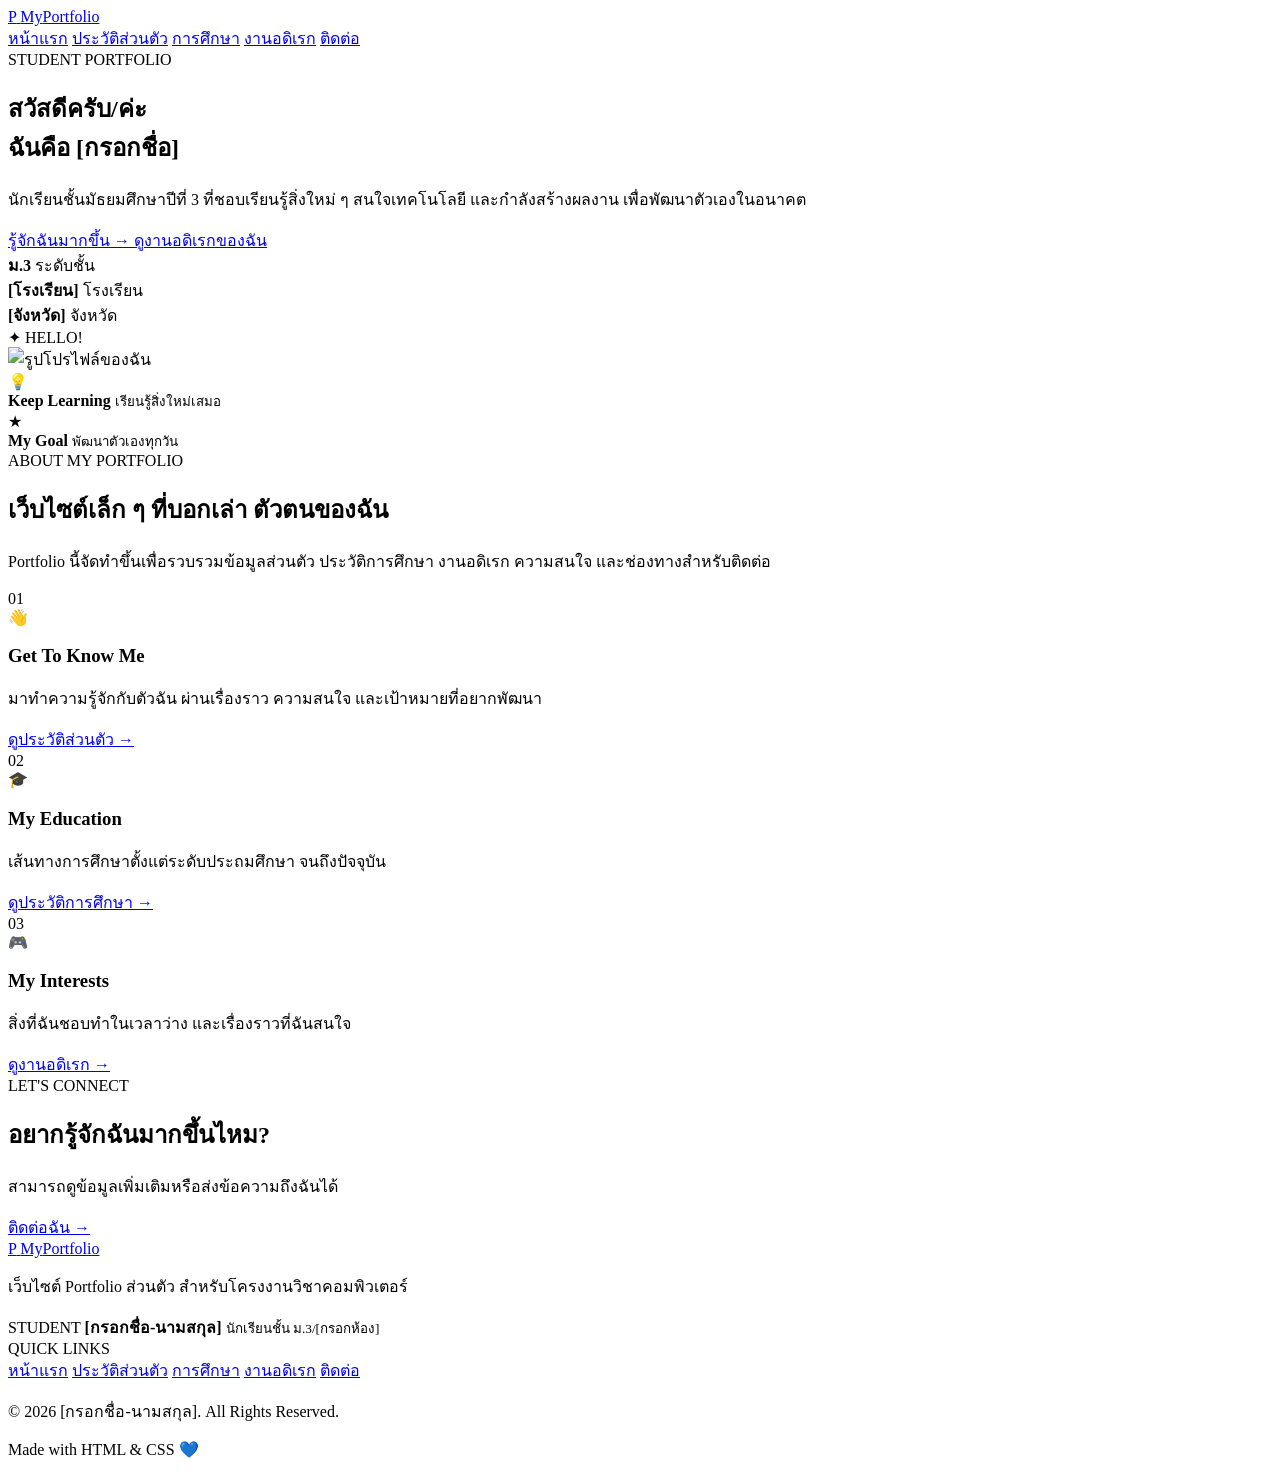
==== index.html @ a21ca3f0 "Create index.html" ====
<!DOCTYPE html>
<html lang="th">
<head>
    <meta charset="UTF-8">
    <meta name="viewport" content="width=device-width, initial-scale=1.0">
    <meta name="description" content="เว็บไซต์ Portfolio ส่วนตัวของนักเรียนชั้นมัธยมศึกษาปีที่ 3">
    <title>My Portfolio | หน้าแรก</title>

    <link rel="stylesheet" href="style.css">
</head>

<body>

    <!-- ================= NAVIGATION ================= -->
    <header class="site-header">
        <nav class="navbar container">

            <a href="index.html" class="logo">
                <span class="logo-mark">P</span>
                <span>My<span>Portfolio</span></span>
            </a>

            <div class="nav-links">
                <a href="index.html" class="active">หน้าแรก</a>
                <a href="profile.html">ประวัติส่วนตัว</a>
                <a href="education.html">การศึกษา</a>
                <a href="hobby.html">งานอดิเรก</a>
                <a href="contact.html">ติดต่อ</a>
            </div>

        </nav>
    </header>


    <main>

        <!-- ================= HERO ================= -->
        <section class="hero-section">
            <div class="hero-decoration hero-circle-one"></div>
            <div class="hero-decoration hero-circle-two"></div>
            <div class="hero-grid container">

                <div class="hero-content fade-up">

                    <div class="eyebrow">
                        <span class="eyebrow-dot"></span>
                        STUDENT PORTFOLIO
                    </div>

                    <h1>
                        สวัสดีครับ/ค่ะ<br>
                        ฉันคือ <span>[กรอกชื่อ]</span>
                    </h1>

                    <p class="hero-lead">
                        นักเรียนชั้นมัธยมศึกษาปีที่ 3
                        ที่ชอบเรียนรู้สิ่งใหม่ ๆ
                        สนใจเทคโนโลยี และกำลังสร้างผลงาน
                        เพื่อพัฒนาตัวเองในอนาคต
                    </p>

                    <div class="hero-actions">
                        <a href="profile.html" class="btn btn-primary">
                            รู้จักฉันมากขึ้น
                            <span>→</span>
                        </a>

                        <a href="hobby.html" class="btn btn-outline">
                            ดูงานอดิเรกของฉัน
                        </a>
                    </div>

                    <div class="hero-mini-info">
                        <div>
                            <strong>ม.3</strong>
                            <span>ระดับชั้น</span>
                        </div>

                        <div>
                            <strong>[โรงเรียน]</strong>
                            <span>โรงเรียน</span>
                        </div>

                        <div>
                            <strong>[จังหวัด]</strong>
                            <span>จังหวัด</span>
                        </div>
                    </div>

                </div>


                <div class="hero-visual fade-up delay-1">

                    <div class="profile-orbit orbit-one"></div>
                    <div class="profile-orbit orbit-two"></div>

                    <div class="profile-image-wrapper">

                        <div class="image-badge">
                            <span>✦</span>
                            HELLO!
                        </div>

                        <img
                            src="https://placehold.co/560x680/E3F2FD/0D47A1?text=YOUR+PHOTO"
                            alt="รูปโปรไฟล์ของฉัน"
                            class="hero-profile-image"
                        >

                    </div>

                    <div class="floating-card floating-card-top">
                        <span class="floating-icon">💡</span>
                        <div>
                            <strong>Keep Learning</strong>
                            <small>เรียนรู้สิ่งใหม่เสมอ</small>
                        </div>
                    </div>

                    <div class="floating-card floating-card-bottom">
                        <span class="floating-icon blue">★</span>
                        <div>
                            <strong>My Goal</strong>
                            <small>พัฒนาตัวเองทุกวัน</small>
                        </div>
                    </div>

                </div>

            </div>
        </section>


        <!-- ================= INTRO ================= -->
        <section class="section intro-section">
            <div class="container">

                <div class="section-heading centered">
                    <span class="section-label">ABOUT MY PORTFOLIO</span>

                    <h2>
                        เว็บไซต์เล็ก ๆ ที่บอกเล่า
                        <span>ตัวตนของฉัน</span>
                    </h2>

                    <p>
                        Portfolio นี้จัดทำขึ้นเพื่อรวบรวมข้อมูลส่วนตัว
                        ประวัติการศึกษา งานอดิเรก ความสนใจ
                        และช่องทางสำหรับติดต่อ
                    </p>
                </div>


                <div class="highlight-grid">

                    <article class="highlight-card highlight-main">
                        <div class="card-number">01</div>

                        <div class="highlight-icon">👋</div>

                        <h3>Get To Know Me</h3>

                        <p>
                            มาทำความรู้จักกับตัวฉัน
                            ผ่านเรื่องราว ความสนใจ
                            และเป้าหมายที่อยากพัฒนา
                        </p>

                        <a href="profile.html" class="text-link">
                            ดูประวัติส่วนตัว →
                        </a>
                    </article>


                    <article class="highlight-card">
                        <div class="card-number">02</div>

                        <div class="highlight-icon">🎓</div>

                        <h3>My Education</h3>

                        <p>
                            เส้นทางการศึกษาตั้งแต่ระดับประถมศึกษา
                            จนถึงปัจจุบัน
                        </p>

                        <a href="education.html" class="text-link">
                            ดูประวัติการศึกษา →
                        </a>
                    </article>


                    <article class="highlight-card">
                        <div class="card-number">03</div>

                        <div class="highlight-icon">🎮</div>

                        <h3>My Interests</h3>

                        <p>
                            สิ่งที่ฉันชอบทำในเวลาว่าง
                            และเรื่องราวที่ฉันสนใจ
                        </p>

                        <a href="hobby.html" class="text-link">
                            ดูงานอดิเรก →
                        </a>
                    </article>

                </div>

            </div>
        </section>


        <!-- ================= CTA ================= -->
        <section class="cta-section">
            <div class="container cta-inner">

                <div>
                    <span class="section-label light-label">LET'S CONNECT</span>

                    <h2>
                        อยากรู้จักฉันมากขึ้นไหม?
                    </h2>

                    <p>
                        สามารถดูข้อมูลเพิ่มเติมหรือส่งข้อความถึงฉันได้
                    </p>
                </div>

                <a href="contact.html" class="btn btn-white">
                    ติดต่อฉัน
                    <span>→</span>
                </a>

            </div>
        </section>

    </main>


    <!-- ================= FOOTER ================= -->
    <footer class="site-footer">

        <div class="container footer-grid">

            <div class="footer-brand">
                <a href="index.html" class="logo footer-logo">
                    <span class="logo-mark">P</span>
                    <span>My<span>Portfolio</span></span>
                </a>

                <p>
                    เว็บไซต์ Portfolio ส่วนตัว
                    สำหรับโครงงานวิชาคอมพิวเตอร์
                </p>
            </div>


            <div class="footer-info">
                <span>STUDENT</span>
                <strong>[กรอกชื่อ-นามสกุล]</strong>
                <small>นักเรียนชั้น ม.3/[กรอกห้อง]</small>
            </div>


            <div class="footer-links">
                <span>QUICK LINKS</span>

                <div>
                    <a href="index.html">หน้าแรก</a>
                    <a href="profile.html">ประวัติส่วนตัว</a>
                    <a href="education.html">การศึกษา</a>
                    <a href="hobby.html">งานอดิเรก</a>
                    <a href="contact.html">ติดต่อ</a>
                </div>
            </div>

        </div>

        <div class="container footer-bottom">
            <p>© 2026 [กรอกชื่อ-นามสกุล]. All Rights Reserved.</p>
            <p>Made with HTML & CSS 💙</p>
        </div>

    </footer>

</body>
</html>
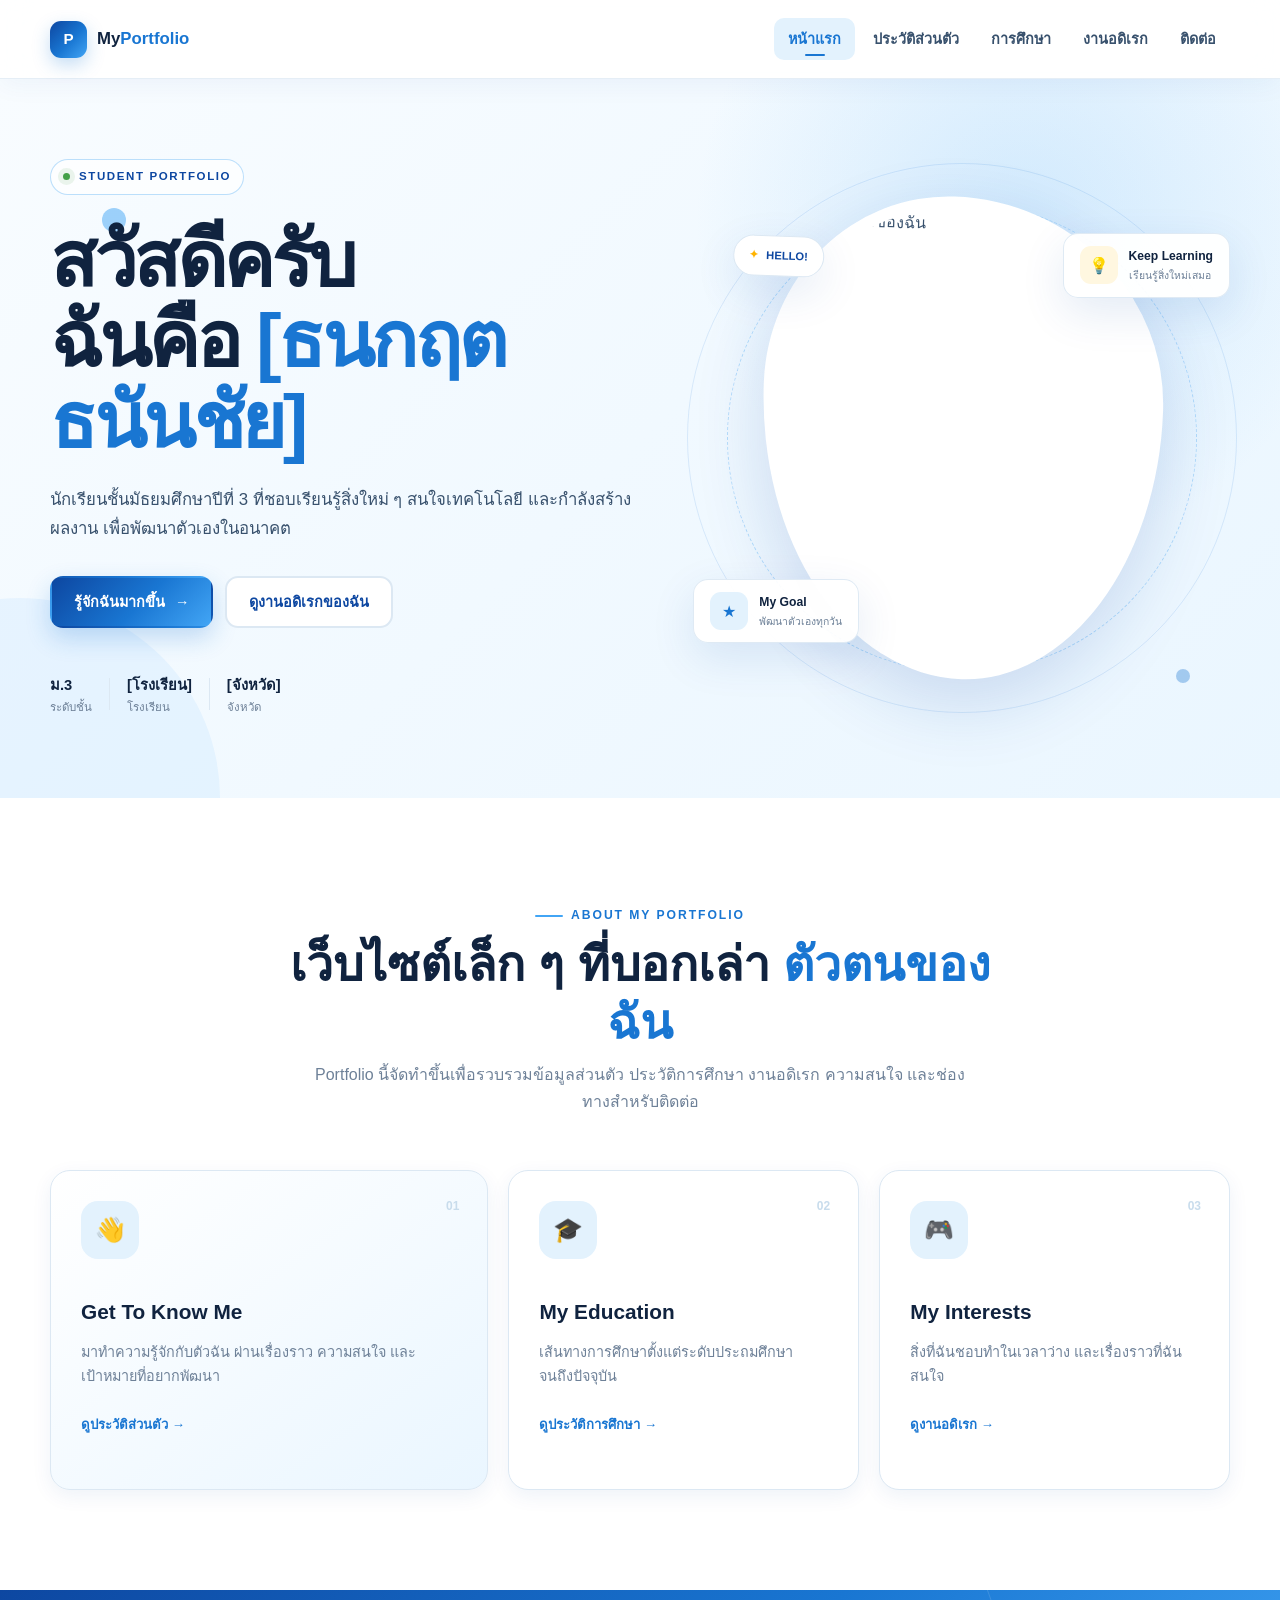
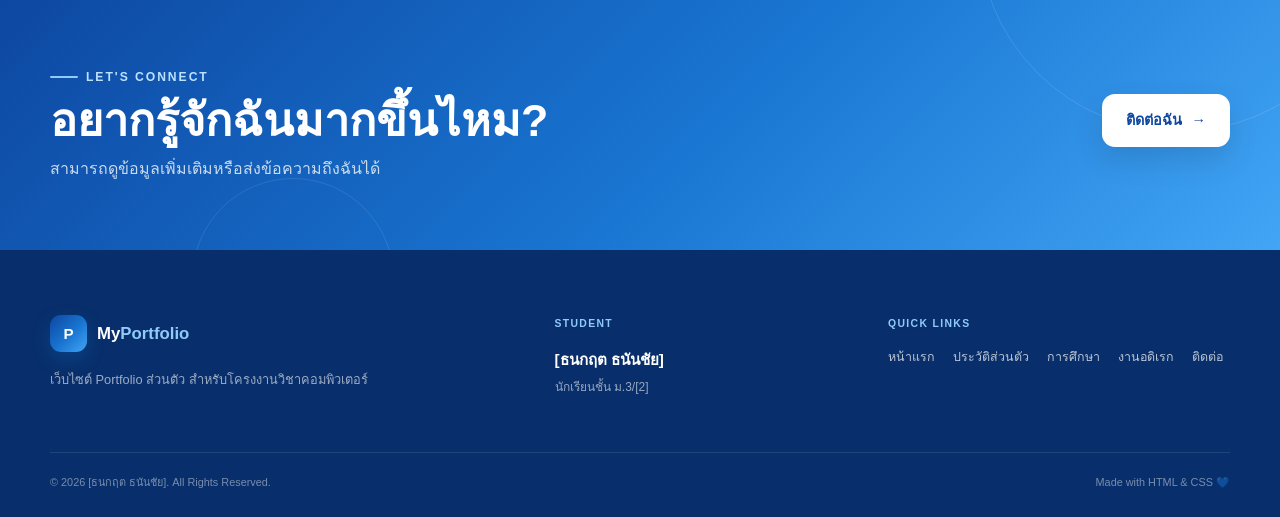
==== commit 8604038a: "Update index.html" ====
--- a/index.html
+++ b/index.html
@@ -48,8 +48,8 @@
                     </div>
 
                     <h1>
-                        สวัสดีครับ/ค่ะ<br>
-                        ฉันคือ <span>[กรอกชื่อ]</span>
+                        สวัสดีครับ<br>
+                        ฉันคือ <span>[ธนกฤต ธนันชัย]</span>
                     </h1>
 
                     <p class="hero-lead">
@@ -261,8 +261,8 @@
 
             <div class="footer-info">
                 <span>STUDENT</span>
-                <strong>[กรอกชื่อ-นามสกุล]</strong>
-                <small>นักเรียนชั้น ม.3/[กรอกห้อง]</small>
+                <strong>[ธนกฤต ธนันชัย]</strong>
+                <small>นักเรียนชั้น ม.3/[2]</small>
             </div>
 
 
@@ -281,7 +281,7 @@
         </div>
 
         <div class="container footer-bottom">
-            <p>© 2026 [กรอกชื่อ-นามสกุล]. All Rights Reserved.</p>
+            <p>© 2026 [ธนกฤต ธนันชัย]. All Rights Reserved.</p>
             <p>Made with HTML & CSS 💙</p>
         </div>
 
--- a/style.css
+++ b/style.css
@@ -0,0 +1,3005 @@
+/* =========================================================
+   MODERN STUDENT PORTFOLIO
+   HTML5 + CSS3
+   ========================================================= */
+
+
+/* =========================================================
+   1. VARIABLES
+   ========================================================= */
+
+:root {
+    --blue-dark: #0D47A1;
+    --blue: #1976D2;
+    --blue-light: #42A5F5;
+    --blue-soft: #90CAF9;
+    --blue-pale: #E3F2FD;
+
+    --white: #FFFFFF;
+    --background: #F7FAFD;
+    --surface: #FFFFFF;
+
+    --text-dark: #10233F;
+    --text: #38516D;
+    --text-light: #6E8198;
+
+    --border: #DCE8F3;
+
+    --shadow-sm:
+        0 6px 20px rgba(13, 71, 161, 0.07);
+
+    --shadow:
+        0 15px 45px rgba(13, 71, 161, 0.11);
+
+    --shadow-lg:
+        0 25px 70px rgba(13, 71, 161, 0.16);
+
+    --gradient:
+        linear-gradient(
+            135deg,
+            #0D47A1 0%,
+            #1976D2 55%,
+            #42A5F5 100%
+        );
+
+    --gradient-soft:
+        linear-gradient(
+            135deg,
+            #E3F2FD 0%,
+            #FFFFFF 100%
+        );
+
+    --radius-sm: 12px;
+    --radius: 20px;
+    --radius-lg: 30px;
+
+    --container: 1180px;
+}
+
+
+/* =========================================================
+   2. RESET
+   ========================================================= */
+
+* {
+    margin: 0;
+    padding: 0;
+    box-sizing: border-box;
+}
+
+html {
+    scroll-behavior: smooth;
+}
+
+body {
+    font-family:
+        "Segoe UI",
+        "Noto Sans Thai",
+        Tahoma,
+        Arial,
+        sans-serif;
+
+    color: var(--text);
+    background: var(--background);
+
+    line-height: 1.7;
+
+    overflow-x: hidden;
+}
+
+img {
+    max-width: 100%;
+    display: block;
+}
+
+a {
+    color: inherit;
+    text-decoration: none;
+}
+
+button,
+a {
+    -webkit-tap-highlight-color: transparent;
+}
+
+
+/* =========================================================
+   3. GENERAL
+   ========================================================= */
+
+.container {
+    width: min(
+        calc(100% - 40px),
+        var(--container)
+    );
+
+    margin-inline: auto;
+}
+
+.section {
+    padding: 100px 0;
+}
+
+.soft-section {
+    background: #EFF7FD;
+}
+
+.section-heading {
+    margin-bottom: 55px;
+    max-width: 720px;
+}
+
+.section-heading.centered {
+    margin-inline: auto;
+    text-align: center;
+}
+
+.section-heading h2,
+.section-heading p {
+    margin-top: 10px;
+}
+
+.section-heading h2 {
+    color: var(--text-dark);
+    font-size: clamp(2rem, 4vw, 3rem);
+    line-height: 1.2;
+}
+
+.section-heading h2 span {
+    color: var(--blue);
+}
+
+.section-heading p {
+    color: var(--text-light);
+    max-width: 650px;
+}
+
+.centered p {
+    margin-inline: auto;
+}
+
+.section-label {
+    display: inline-flex;
+    align-items: center;
+    gap: 8px;
+
+    color: var(--blue);
+    font-size: 0.76rem;
+    font-weight: 800;
+
+    letter-spacing: 0.16em;
+    text-transform: uppercase;
+}
+
+.section-label::before {
+    content: "";
+    width: 28px;
+    height: 2px;
+    background: var(--blue-light);
+    border-radius: 10px;
+}
+
+.light-label {
+    color: #BDE2FF;
+}
+
+.light-label::before {
+    background: #90CAF9;
+}
+
+
+/* =========================================================
+   4. NAVIGATION
+   ========================================================= */
+
+.site-header {
+    position: sticky;
+    top: 0;
+    z-index: 1000;
+
+    background: rgba(255, 255, 255, 0.9);
+
+    backdrop-filter: blur(16px);
+    -webkit-backdrop-filter: blur(16px);
+
+    border-bottom: 1px solid rgba(220, 232, 243, 0.75);
+
+    box-shadow:
+        0 5px 25px rgba(13, 71, 161, 0.05);
+}
+
+.navbar {
+    min-height: 78px;
+
+    display: flex;
+    align-items: center;
+    justify-content: space-between;
+
+    gap: 30px;
+}
+
+.logo {
+    display: inline-flex;
+    align-items: center;
+    gap: 10px;
+
+    color: var(--text-dark);
+
+    font-weight: 800;
+    font-size: 1.05rem;
+
+    white-space: nowrap;
+}
+
+.logo > span:last-child > span {
+    color: var(--blue);
+}
+
+.logo-mark {
+    width: 37px;
+    height: 37px;
+
+    display: grid;
+    place-items: center;
+
+    border-radius: 11px;
+
+    background: var(--gradient);
+
+    color: white;
+
+    font-size: 0.95rem;
+
+    box-shadow:
+        0 7px 18px rgba(25, 118, 210, 0.25);
+}
+
+.nav-links {
+    display: flex;
+    align-items: center;
+    gap: 4px;
+}
+
+.nav-links a {
+    position: relative;
+
+    padding: 9px 14px;
+
+    color: var(--text);
+
+    font-size: 0.9rem;
+    font-weight: 600;
+
+    border-radius: 10px;
+
+    transition:
+        color 0.25s ease,
+        background 0.25s ease;
+}
+
+.nav-links a::after {
+    content: "";
+
+    position: absolute;
+    left: 50%;
+    bottom: 4px;
+
+    width: 0;
+    height: 2px;
+
+    transform: translateX(-50%);
+
+    background: var(--blue);
+
+    border-radius: 5px;
+
+    transition: width 0.25s ease;
+}
+
+.nav-links a:hover,
+.nav-links a.active {
+    color: var(--blue);
+    background: var(--blue-pale);
+}
+
+.nav-links a:hover::after,
+.nav-links a.active::after {
+    width: 20px;
+}
+
+
+/* =========================================================
+   5. BUTTONS
+   ========================================================= */
+
+.btn {
+    min-height: 50px;
+
+    display: inline-flex;
+    align-items: center;
+    justify-content: center;
+    gap: 10px;
+
+    padding: 12px 22px;
+
+    border: 2px solid transparent;
+    border-radius: 13px;
+
+    font-size: 0.9rem;
+    font-weight: 700;
+
+    cursor: pointer;
+
+    transition:
+        transform 0.25s ease,
+        box-shadow 0.25s ease,
+        background 0.25s ease,
+        color 0.25s ease;
+}
+
+.btn:hover {
+    transform: translateY(-3px);
+}
+
+.btn-primary {
+    background: var(--gradient);
+    color: white;
+
+    box-shadow:
+        0 10px 25px rgba(25, 118, 210, 0.24);
+}
+
+.btn-primary:hover {
+    box-shadow:
+        0 15px 35px rgba(25, 118, 210, 0.32);
+}
+
+.btn-outline {
+    background: white;
+    border-color: var(--border);
+    color: var(--blue-dark);
+}
+
+.btn-outline:hover {
+    border-color: var(--blue-soft);
+    background: var(--blue-pale);
+}
+
+.btn-white {
+    background: white;
+    color: var(--blue-dark);
+
+    box-shadow:
+        0 12px 30px rgba(0, 0, 0, 0.12);
+}
+
+.btn-white:hover {
+    background: #F5FAFF;
+}
+
+
+/* =========================================================
+   6. HERO
+   ========================================================= */
+
+.hero-section {
+    position: relative;
+    min-height: 680px;
+
+    display: flex;
+    align-items: center;
+
+    overflow: hidden;
+
+    background:
+        radial-gradient(
+            circle at 80% 20%,
+            rgba(144, 202, 249, 0.32),
+            transparent 28%
+        ),
+        linear-gradient(
+            135deg,
+            #F8FCFF 0%,
+            #EAF6FF 100%
+        );
+}
+
+.hero-section::before {
+    content: "";
+
+    position: absolute;
+
+    width: 400px;
+    height: 400px;
+
+    left: -180px;
+    bottom: -200px;
+
+    border-radius: 50%;
+
+    background:
+        rgba(66, 165, 245, 0.08);
+}
+
+.hero-decoration {
+    position: absolute;
+    border-radius: 50%;
+    pointer-events: none;
+}
+
+.hero-circle-one {
+    width: 24px;
+    height: 24px;
+
+    top: 18%;
+    left: 8%;
+
+    background: var(--blue-light);
+    opacity: 0.5;
+}
+
+.hero-circle-two {
+    width: 14px;
+    height: 14px;
+
+    right: 7%;
+    bottom: 16%;
+
+    background: var(--blue);
+    opacity: 0.35;
+}
+
+.hero-grid {
+    position: relative;
+    z-index: 2;
+
+    display: grid;
+    grid-template-columns: 1.05fr 0.95fr;
+
+    align-items: center;
+
+    gap: 50px;
+
+    padding: 80px 0;
+}
+
+.eyebrow {
+    display: inline-flex;
+    align-items: center;
+    gap: 9px;
+
+    padding: 7px 12px;
+
+    background: rgba(255, 255, 255, 0.7);
+
+    border: 1px solid rgba(144, 202, 249, 0.6);
+
+    border-radius: 100px;
+
+    color: var(--blue-dark);
+
+    font-size: 0.72rem;
+    font-weight: 800;
+
+    letter-spacing: 0.14em;
+}
+
+.eyebrow-dot {
+    width: 7px;
+    height: 7px;
+
+    background: #43A047;
+
+    border-radius: 50%;
+
+    box-shadow:
+        0 0 0 5px rgba(67, 160, 71, 0.1);
+}
+
+.hero-content h1 {
+    margin-top: 25px;
+
+    color: var(--text-dark);
+
+    font-size: clamp(2.8rem, 6vw, 5.2rem);
+
+    line-height: 1.05;
+
+    letter-spacing: -0.045em;
+}
+
+.hero-content h1 span {
+    color: var(--blue);
+}
+
+.hero-lead {
+    max-width: 650px;
+
+    margin-top: 25px;
+
+    color: var(--text);
+
+    font-size: 1.05rem;
+}
+
+.hero-actions {
+    display: flex;
+    flex-wrap: wrap;
+
+    gap: 12px;
+
+    margin-top: 32px;
+}
+
+.hero-mini-info {
+    display: flex;
+    align-items: center;
+
+    gap: 35px;
+
+    margin-top: 45px;
+}
+
+.hero-mini-info div {
+    position: relative;
+
+    display: flex;
+    flex-direction: column;
+}
+
+.hero-mini-info div:not(:last-child)::after {
+    content: "";
+
+    position: absolute;
+
+    right: -18px;
+    top: 5px;
+
+    width: 1px;
+    height: 32px;
+
+    background: var(--border);
+}
+
+.hero-mini-info strong {
+    color: var(--text-dark);
+    font-size: 0.92rem;
+}
+
+.hero-mini-info span {
+    color: var(--text-light);
+    font-size: 0.72rem;
+}
+
+
+/* =========================================================
+   7. HERO VISUAL
+   ========================================================= */
+
+.hero-visual {
+    position: relative;
+
+    min-height: 550px;
+
+    display: grid;
+    place-items: center;
+}
+
+.profile-image-wrapper {
+    position: relative;
+    z-index: 2;
+
+    width: min(400px, 80%);
+
+    padding: 14px;
+
+    border-radius:
+        46% 54% 48% 52% /
+        40% 43% 57% 60%;
+
+    background: white;
+
+    box-shadow: var(--shadow-lg);
+
+    transform: rotate(2deg);
+
+    transition:
+        transform 0.4s ease;
+}
+
+.profile-image-wrapper:hover {
+    transform:
+        rotate(0deg)
+        scale(1.025);
+}
+
+.hero-profile-image {
+    width: 100%;
+    aspect-ratio: 0.82;
+
+    object-fit: cover;
+
+    border-radius:
+        44% 56% 45% 55% /
+        38% 40% 60% 62%;
+}
+
+.profile-orbit {
+    position: absolute;
+
+    border: 1px solid var(--blue-soft);
+
+    border-radius: 50%;
+}
+
+.orbit-one {
+    width: 470px;
+    height: 470px;
+
+    border-style: dashed;
+
+    opacity: 0.65;
+}
+
+.orbit-two {
+    width: 550px;
+    height: 550px;
+
+    border-color: rgba(25, 118, 210, 0.12);
+}
+
+.image-badge {
+    position: absolute;
+    z-index: 5;
+
+    top: 45px;
+    left: -35px;
+
+    display: flex;
+    align-items: center;
+    gap: 8px;
+
+    padding: 10px 15px;
+
+    background: white;
+
+    border: 1px solid var(--border);
+
+    border-radius: 100px;
+
+    color: var(--blue-dark);
+
+    font-size: 0.7rem;
+    font-weight: 800;
+
+    box-shadow: var(--shadow);
+}
+
+.image-badge span {
+    color: #FFB300;
+}
+
+.floating-card {
+    position: absolute;
+    z-index: 5;
+
+    display: flex;
+    align-items: center;
+    gap: 11px;
+
+    padding: 12px 16px;
+
+    background: rgba(255, 255, 255, 0.95);
+
+    border: 1px solid rgba(220, 232, 243, 0.9);
+
+    border-radius: 15px;
+
+    box-shadow: var(--shadow);
+
+    animation: floating 4s ease-in-out infinite;
+}
+
+.floating-card strong {
+    display: block;
+
+    color: var(--text-dark);
+
+    font-size: 0.76rem;
+}
+
+.floating-card small {
+    display: block;
+
+    color: var(--text-light);
+
+    font-size: 0.65rem;
+}
+
+.floating-icon {
+    width: 38px;
+    height: 38px;
+
+    display: grid;
+    place-items: center;
+
+    background: #FFF7E0;
+
+    border-radius: 11px;
+
+    font-size: 1rem;
+}
+
+.floating-icon.blue {
+    background: var(--blue-pale);
+    color: var(--blue);
+}
+
+.floating-card-top {
+    top: 70px;
+    right: 0;
+}
+
+.floating-card-bottom {
+    bottom: 70px;
+    left: 0;
+
+    animation-delay: -2s;
+}
+
+@keyframes floating {
+    0%,
+    100% {
+        transform: translateY(0);
+    }
+
+    50% {
+        transform: translateY(-9px);
+    }
+}
+
+
+/* =========================================================
+   8. INTRO / HIGHLIGHTS
+   ========================================================= */
+
+.intro-section {
+    background: white;
+}
+
+.highlight-grid {
+    display: grid;
+
+    grid-template-columns:
+        1.25fr
+        1fr
+        1fr;
+
+    gap: 20px;
+}
+
+.highlight-card {
+    position: relative;
+
+    min-height: 320px;
+
+    padding: 30px;
+
+    overflow: hidden;
+
+    background: white;
+
+    border: 1px solid var(--border);
+
+    border-radius: var(--radius);
+
+    box-shadow: var(--shadow-sm);
+
+    transition:
+        transform 0.3s ease,
+        box-shadow 0.3s ease,
+        border-color 0.3s ease;
+}
+
+.highlight-card:hover {
+    transform: translateY(-7px);
+
+    border-color: var(--blue-soft);
+
+    box-shadow: var(--shadow);
+}
+
+.highlight-main {
+    background:
+        linear-gradient(
+            145deg,
+            #FFFFFF,
+            #EAF6FF
+        );
+}
+
+.card-number {
+    position: absolute;
+
+    top: 25px;
+    right: 28px;
+
+    color: #C8DCEC;
+
+    font-size: 0.75rem;
+    font-weight: 800;
+}
+
+.highlight-icon {
+    width: 58px;
+    height: 58px;
+
+    display: grid;
+    place-items: center;
+
+    margin-bottom: 35px;
+
+    background: var(--blue-pale);
+
+    border-radius: 17px;
+
+    font-size: 1.5rem;
+}
+
+.highlight-card h3 {
+    color: var(--text-dark);
+    font-size: 1.3rem;
+}
+
+.highlight-card p {
+    max-width: 340px;
+
+    margin-top: 10px;
+
+    color: var(--text-light);
+
+    font-size: 0.9rem;
+}
+
+.text-link {
+    display: inline-block;
+
+    margin-top: 25px;
+
+    color: var(--blue);
+
+    font-size: 0.82rem;
+    font-weight: 800;
+
+    transition:
+        transform 0.2s ease;
+}
+
+.text-link:hover {
+    transform: translateX(4px);
+}
+
+
+/* =========================================================
+   9. CTA
+   ========================================================= */
+
+.cta-section {
+    position: relative;
+
+    overflow: hidden;
+
+    background: var(--gradient);
+
+    color: white;
+}
+
+.cta-section::before {
+    content: "";
+
+    position: absolute;
+
+    width: 400px;
+    height: 400px;
+
+    top: -260px;
+    right: -100px;
+
+    border: 1px solid rgba(255, 255, 255, 0.12);
+
+    border-radius: 50%;
+}
+
+.cta-section::after {
+    content: "";
+
+    position: absolute;
+
+    width: 200px;
+    height: 200px;
+
+    bottom: -130px;
+    left: 15%;
+
+    border: 1px solid rgba(255, 255, 255, 0.1);
+
+    border-radius: 50%;
+}
+
+.cta-inner {
+    position: relative;
+    z-index: 2;
+
+    min-height: 260px;
+
+    display: flex;
+    align-items: center;
+    justify-content: space-between;
+
+    gap: 40px;
+
+    padding-top: 55px;
+    padding-bottom: 55px;
+}
+
+.cta-inner h2 {
+    margin-top: 8px;
+
+    color: white;
+
+    font-size: clamp(1.8rem, 4vw, 2.8rem);
+
+    line-height: 1.15;
+}
+
+.cta-inner p {
+    margin-top: 8px;
+
+    color: rgba(255, 255, 255, 0.78);
+}
+
+
+/* =========================================================
+   10. PAGE HERO
+   ========================================================= */
+
+.page-hero {
+    position: relative;
+
+    overflow: hidden;
+
+    background:
+        linear-gradient(
+            135deg,
+            #EAF6FF,
+            #F8FCFF
+        );
+
+    border-bottom: 1px solid var(--border);
+}
+
+.page-hero::after {
+    content: "";
+
+    position: absolute;
+
+    width: 500px;
+    height: 500px;
+
+    right: -200px;
+    top: -350px;
+
+    border: 1px solid rgba(25, 118, 210, 0.12);
+
+    border-radius: 50%;
+}
+
+.page-hero-inner {
+    min-height: 350px;
+
+    display: flex;
+    align-items: center;
+    justify-content: space-between;
+
+    gap: 50px;
+}
+
+.page-hero h1 {
+    margin-top: 12px;
+
+    color: var(--text-dark);
+
+    font-size: clamp(2.5rem, 5vw, 4.2rem);
+
+    line-height: 1.1;
+
+    letter-spacing: -0.04em;
+}
+
+.page-hero p {
+    max-width: 600px;
+
+    margin-top: 15px;
+
+    color: var(--text-light);
+
+    font-size: 1rem;
+}
+
+.page-hero-number {
+    position: relative;
+    z-index: 2;
+
+    color: rgba(25, 118, 210, 0.1);
+
+    font-size: clamp(7rem, 16vw, 13rem);
+
+    font-weight: 900;
+
+    line-height: 1;
+}
+
+
+/* =========================================================
+   11. PROFILE PAGE
+   ========================================================= */
+
+.profile-layout {
+    display: grid;
+
+    grid-template-columns:
+        0.9fr
+        1.1fr;
+
+    align-items: center;
+
+    gap: 90px;
+}
+
+.profile-photo-area {
+    position: relative;
+
+    max-width: 480px;
+    margin-inline: auto;
+}
+
+.photo-decoration {
+    position: absolute;
+
+    width: 85%;
+    height: 85%;
+
+    left: -25px;
+    top: 30px;
+
+    background: var(--blue-pale);
+
+    border-radius:
+        35px 80px 40px 90px;
+
+    transform: rotate(-6deg);
+
+    z-index: 0;
+}
+
+.profile-large-image {
+    position: relative;
+    z-index: 1;
+
+    width: 100%;
+    aspect-ratio: 0.84;
+
+    object-fit: cover;
+
+    border: 12px solid white;
+
+    border-radius:
+        40px 90px 40px 90px;
+
+    box-shadow: var(--shadow-lg);
+
+    transition:
+        transform 0.35s ease;
+}
+
+.profile-large-image:hover {
+    transform: translateY(-7px);
+}
+
+.photo-caption {
+    position: absolute;
+    z-index: 3;
+
+    right: -30px;
+    bottom: 25px;
+
+    display: flex;
+    align-items: center;
+    gap: 12px;
+
+    padding: 14px 18px;
+
+    background: white;
+
+    border: 1px solid var(--border);
+
+    border-radius: 15px;
+
+    box-shadow: var(--shadow);
+}
+
+.photo-caption > span {
+    color: var(--blue);
+
+    font-weight: 900;
+}
+
+.photo-caption strong,
+.photo-caption small {
+    display: block;
+}
+
+.photo-caption strong {
+    color: var(--text-dark);
+
+    font-size: 0.78rem;
+}
+
+.photo-caption small {
+    color: var(--text-light);
+
+    font-size: 0.65rem;
+}
+
+.profile-information h2 {
+    margin-top: 12px;
+
+    color: var(--text-dark);
+
+    font-size: clamp(2.2rem, 4vw, 3.5rem);
+
+    line-height: 1.15;
+}
+
+.profile-information h2 span {
+    color: var(--blue);
+}
+
+.large-paragraph {
+    max-width: 650px;
+
+    margin-top: 20px;
+
+    font-size: 1rem;
+}
+
+.info-grid {
+    display: grid;
+
+    grid-template-columns: repeat(2, 1fr);
+
+    gap: 12px;
+
+    margin-top: 35px;
+}
+
+.info-item {
+    padding: 16px 18px;
+
+    background: #F7FBFE;
+
+    border: 1px solid var(--border);
+
+    border-radius: 13px;
+}
+
+.info-item span {
+    display: block;
+
+    color: var(--text-light);
+
+    font-size: 0.7rem;
+}
+
+.info-item strong {
+    display: block;
+
+    margin-top: 3px;
+
+    color: var(--text-dark);
+
+    font-size: 0.85rem;
+}
+
+
+/* =========================================================
+   12. ABOUT
+   ========================================================= */
+
+.about-grid {
+    display: grid;
+
+    grid-template-columns: 0.7fr 1.3fr;
+
+    gap: 80px;
+}
+
+.about-heading h2 {
+    margin-top: 12px;
+
+    color: var(--text-dark);
+
+    font-size: clamp(2.4rem, 5vw, 4rem);
+
+    line-height: 1.1;
+}
+
+.about-heading h2 span {
+    color: var(--blue);
+}
+
+.about-content {
+    max-width: 700px;
+}
+
+.about-content p + p {
+    margin-top: 18px;
+}
+
+.quote-box {
+    position: relative;
+
+    margin-top: 35px;
+    padding: 28px 30px 28px 60px;
+
+    background: white;
+
+    border: 1px solid var(--border);
+
+    border-radius: 18px;
+
+    box-shadow: var(--shadow-sm);
+}
+
+.quote-mark {
+    position: absolute;
+
+    left: 20px;
+    top: 15px;
+
+    color: var(--blue-light);
+
+    font-family: Georgia, serif;
+
+    font-size: 4rem;
+
+    line-height: 1;
+}
+
+.quote-box p {
+    color: var(--text-dark);
+
+    font-weight: 700;
+}
+
+.quote-line {
+    display: block;
+
+    width: 45px;
+    height: 3px;
+
+    margin-top: 15px;
+
+    background: var(--blue);
+
+    border-radius: 5px;
+}
+
+
+/* =========================================================
+   13. FACTS
+   ========================================================= */
+
+.fact-grid {
+    display: grid;
+
+    grid-template-columns: repeat(4, 1fr);
+
+    gap: 16px;
+}
+
+.fact-card {
+    padding: 28px;
+
+    background: white;
+
+    border: 1px solid var(--border);
+
+    border-radius: 18px;
+
+    transition:
+        transform 0.25s ease,
+        box-shadow 0.25s ease;
+}
+
+.fact-card:hover {
+    transform: translateY(-5px);
+
+    box-shadow: var(--shadow);
+}
+
+.fact-icon {
+    display: block;
+
+    margin-bottom: 20px;
+
+    font-size: 1.7rem;
+}
+
+.fact-card strong {
+    display: block;
+
+    color: var(--text-dark);
+}
+
+.fact-card p {
+    margin-top: 6px;
+
+    color: var(--text-light);
+
+    font-size: 0.84rem;
+}
+
+
+/* =========================================================
+   14. EDUCATION TIMELINE
+   ========================================================= */
+
+.timeline {
+    position: relative;
+
+    max-width: 850px;
+
+    margin: 0 auto;
+}
+
+.timeline::before {
+    content: "";
+
+    position: absolute;
+
+    left: 27px;
+    top: 20px;
+    bottom: 20px;
+
+    width: 2px;
+
+    background:
+        linear-gradient(
+            to bottom,
+            var(--blue-light),
+            var(--blue-pale)
+        );
+}
+
+.timeline-item {
+    position: relative;
+
+    display: grid;
+
+    grid-template-columns: 56px 1fr;
+
+    gap: 28px;
+
+    padding-bottom: 45px;
+}
+
+.timeline-item:last-child {
+    padding-bottom: 0;
+}
+
+.timeline-marker {
+    position: relative;
+    z-index: 2;
+
+    width: 56px;
+    height: 56px;
+
+    display: grid;
+    place-items: center;
+
+    background: white;
+
+    border: 2px solid var(--blue-light);
+
+    border-radius: 50%;
+
+    color: var(--blue);
+
+    font-size: 0.75rem;
+    font-weight: 900;
+
+    box-shadow:
+        0 0 0 7px var(--background);
+}
+
+.timeline-item.current .timeline-marker {
+    background: var(--blue);
+    color: white;
+
+    border-color: var(--blue);
+}
+
+.timeline-content {
+    padding: 25px 28px;
+
+    background: white;
+
+    border: 1px solid var(--border);
+
+    border-radius: 18px;
+
+    box-shadow: var(--shadow-sm);
+
+    transition:
+        transform 0.25s ease,
+        box-shadow 0.25s ease;
+}
+
+.timeline-content:hover {
+    transform: translateX(5px);
+
+    box-shadow: var(--shadow);
+}
+
+.timeline-year {
+    color: var(--blue);
+
+    font-size: 0.72rem;
+    font-weight: 800;
+
+    letter-spacing: 0.1em;
+    text-transform: uppercase;
+}
+
+.current-label {
+    color: #2E7D32;
+}
+
+.timeline-content h3 {
+    margin-top: 7px;
+
+    color: var(--text-dark);
+
+    font-size: 1.3rem;
+}
+
+.timeline-content p {
+    margin-top: 8px;
+
+    color: var(--text-light);
+
+    font-size: 0.9rem;
+}
+
+.timeline-tags {
+    display: flex;
+    flex-wrap: wrap;
+
+    gap: 7px;
+
+    margin-top: 17px;
+}
+
+.timeline-tags span {
+    padding: 5px 10px;
+
+    background: var(--blue-pale);
+
+    border-radius: 100px;
+
+    color: var(--blue-dark);
+
+    font-size: 0.67rem;
+    font-weight: 700;
+}
+
+
+/* =========================================================
+   15. EDUCATION HIGHLIGHTS
+   ========================================================= */
+
+.education-highlights {
+    display: grid;
+
+    grid-template-columns:
+        1.3fr
+        1fr
+        1fr;
+
+    gap: 18px;
+}
+
+.education-highlight {
+    min-height: 300px;
+
+    padding: 30px;
+
+    background: white;
+
+    border: 1px solid var(--border);
+
+    border-radius: 22px;
+
+    box-shadow: var(--shadow-sm);
+
+    transition:
+        transform 0.3s ease,
+        box-shadow 0.3s ease;
+}
+
+.education-highlight:hover {
+    transform: translateY(-6px);
+    box-shadow: var(--shadow);
+}
+
+.main-highlight {
+    background:
+        linear-gradient(
+            145deg,
+            #FFFFFF,
+            #E3F2FD
+        );
+}
+
+.highlight-top {
+    display: flex;
+    align-items: center;
+    justify-content: space-between;
+}
+
+.highlight-icon-large {
+    width: 55px;
+    height: 55px;
+
+    display: grid;
+    place-items: center;
+
+    background: white;
+
+    border-radius: 15px;
+
+    font-size: 1.4rem;
+
+    box-shadow: var(--shadow-sm);
+}
+
+.highlight-index {
+    color: #B9CBDD;
+
+    font-size: 0.72rem;
+    font-weight: 800;
+}
+
+.highlight-small-title {
+    display: block;
+
+    margin-top: 35px;
+
+    color: var(--blue);
+
+    font-size: 0.67rem;
+    font-weight: 800;
+
+    letter-spacing: 0.12em;
+}
+
+.education-highlight h3 {
+    margin-top: 5px;
+
+    color: var(--text-dark);
+
+    font-size: 1.25rem;
+}
+
+.education-highlight p {
+    margin-top: 10px;
+
+    color: var(--text-light);
+
+    font-size: 0.85rem;
+}
+
+
+/* =========================================================
+   16. EDUCATION TABLE
+   ========================================================= */
+
+.table-wrapper {
+    overflow-x: auto;
+
+    border: 1px solid var(--border);
+
+    border-radius: 18px;
+
+    background: white;
+
+    box-shadow: var(--shadow-sm);
+}
+
+.education-table {
+    width: 100%;
+
+    min-width: 650px;
+
+    border-collapse: collapse;
+}
+
+.education-table th,
+.education-table td {
+    padding: 17px 20px;
+
+    text-align: left;
+
+    border-bottom: 1px solid var(--border);
+}
+
+.education-table th {
+    background: #EDF7FD;
+
+    color: var(--blue-dark);
+
+    font-size: 0.75rem;
+
+    letter-spacing: 0.04em;
+}
+
+.education-table td {
+    color: var(--text);
+
+    font-size: 0.85rem;
+}
+
+.education-table tr:last-child td {
+    border-bottom: none;
+}
+
+.education-table tbody tr {
+    transition: background 0.2s ease;
+}
+
+.education-table tbody tr:hover {
+    background: #F8FCFF;
+}
+
+.status {
+    display: inline-flex;
+
+    padding: 5px 10px;
+
+    border-radius: 100px;
+
+    font-size: 0.68rem;
+    font-weight: 700;
+}
+
+.completed {
+    background: #EEF7EE;
+    color: #388E3C;
+}
+
+.current-status {
+    background: var(--blue-pale);
+    color: var(--blue-dark);
+}
+
+
+/* =========================================================
+   17. HOBBY
+   ========================================================= */
+
+.hobby-page-hero {
+    background:
+        radial-gradient(
+            circle at 80% 30%,
+            rgba(144, 202, 249, 0.4),
+            transparent 25%
+        ),
+        linear-gradient(
+            135deg,
+            #EAF6FF,
+            #FFFFFF
+        );
+}
+
+.hobby-grid {
+    display: grid;
+
+    grid-template-columns: repeat(3, 1fr);
+
+    gap: 18px;
+}
+
+.hobby-card {
+    position: relative;
+
+    min-height: 350px;
+
+    display: flex;
+    flex-direction: column;
+    justify-content: space-between;
+
+    padding: 28px;
+
+    overflow: hidden;
+
+    background: white;
+
+    border: 1px solid var(--border);
+
+    border-radius: 22px;
+
+    box-shadow: var(--shadow-sm);
+
+    transition:
+        transform 0.3s ease,
+        box-shadow 0.3s ease,
+        border-color 0.3s ease;
+}
+
+.hobby-card::before {
+    content: "";
+
+    position: absolute;
+
+    width: 180px;
+    height: 180px;
+
+    top: -100px;
+    right: -80px;
+
+    background: var(--blue-pale);
+
+    border-radius: 50%;
+
+    transition:
+        transform 0.4s ease;
+}
+
+.hobby-card:hover {
+    transform: translateY(-8px);
+
+    border-color: var(--blue-soft);
+
+    box-shadow: var(--shadow);
+}
+
+.hobby-card:hover::before {
+    transform: scale(1.3);
+}
+
+.hobby-featured {
+    background:
+        linear-gradient(
+            145deg,
+            #FFFFFF,
+            #E7F5FF
+        );
+}
+
+.hobby-wide {
+    grid-column: span 2;
+}
+
+.hobby-card-top {
+    position: relative;
+    z-index: 2;
+
+    display: flex;
+    justify-content: space-between;
+    align-items: flex-start;
+}
+
+.hobby-icon {
+    width: 58px;
+    height: 58px;
+
+    display: grid;
+    place-items: center;
+
+    background: var(--blue-pale);
+
+    border-radius: 17px;
+
+    font-size: 1.5rem;
+
+    transition:
+        transform 0.3s ease;
+}
+
+.hobby-card:hover .hobby-icon {
+    transform: rotate(-5deg) scale(1.08);
+}
+
+.hobby-number {
+    color: #B9CBDD;
+
+    font-size: 0.72rem;
+    font-weight: 800;
+}
+
+.hobby-label {
+    display: block;
+
+    color: var(--blue);
+
+    font-size: 0.65rem;
+    font-weight: 800;
+
+    letter-spacing: 0.13em;
+}
+
+.hobby-card h3 {
+    margin-top: 6px;
+
+    color: var(--text-dark);
+
+    font-size: 1.5rem;
+}
+
+.hobby-card p {
+    max-width: 500px;
+
+    margin-top: 9px;
+
+    color: var(--text-light);
+
+    font-size: 0.87rem;
+}
+
+.hobby-line {
+    width: 40px;
+    height: 3px;
+
+    background: var(--blue);
+
+    border-radius: 10px;
+
+    transition:
+        width 0.3s ease;
+}
+
+.hobby-card:hover .hobby-line {
+    width: 70px;
+}
+
+
+/* =========================================================
+   18. INTEREST BANNER
+   ========================================================= */
+
+.interest-banner {
+    padding: 75px 0;
+
+    background: #0D47A1;
+
+    color: white;
+}
+
+.interest-banner-inner {
+    display: flex;
+    align-items: center;
+
+    gap: 30px;
+}
+
+.interest-symbol {
+    width: 70px;
+    height: 70px;
+
+    flex-shrink: 0;
+
+    display: grid;
+    place-items: center;
+
+    border: 1px solid rgba(255, 255, 255, 0.2);
+
+    border-radius: 20px;
+
+    color: #90CAF9;
+
+    font-size: 1.7rem;
+}
+
+.interest-banner-inner > div:last-child span {
+    color: #90CAF9;
+
+    font-size: 0.7rem;
+    font-weight: 800;
+
+    letter-spacing: 0.15em;
+}
+
+.interest-banner h2 {
+    max-width: 850px;
+
+    margin-top: 7px;
+
+    font-size: clamp(1.5rem, 4vw, 2.6rem);
+
+    line-height: 1.3;
+}
+
+
+/* =========================================================
+   19. SIMPLE CTA
+   ========================================================= */
+
+.simple-cta {
+    display: flex;
+
+    align-items: center;
+    justify-content: space-between;
+
+    gap: 40px;
+
+    padding: 50px;
+
+    background: white;
+
+    border: 1px solid var(--border);
+
+    border-radius: 25px;
+
+    box-shadow: var(--shadow-sm);
+}
+
+.simple-cta h2 {
+    margin-top: 10px;
+
+    color: var(--text-dark);
+
+    font-size: clamp(1.8rem, 4vw, 2.6rem);
+
+    line-height: 1.15;
+}
+
+.simple-cta p {
+    max-width: 650px;
+
+    margin-top: 10px;
+
+    color: var(--text-light);
+}
+
+
+/* =========================================================
+   20. CONTACT
+   ========================================================= */
+
+.contact-page-hero {
+    background:
+        linear-gradient(
+            135deg,
+            #E8F5FF,
+            #FFFFFF
+        );
+}
+
+.contact-intro {
+    display: grid;
+
+    grid-template-columns: 1fr 1fr;
+
+    align-items: end;
+
+    gap: 70px;
+
+    margin-bottom: 50px;
+}
+
+.contact-intro h2 {
+    margin-top: 12px;
+
+    color: var(--text-dark);
+
+    font-size: clamp(2.5rem, 5vw, 4.3rem);
+
+    line-height: 1.05;
+}
+
+.contact-intro h2 span {
+    color: var(--blue);
+}
+
+.contact-intro > p {
+    color: var(--text-light);
+
+    max-width: 500px;
+}
+
+.contact-grid {
+    display: grid;
+
+    grid-template-columns: repeat(3, 1fr);
+
+    gap: 18px;
+}
+
+.contact-card {
+    position: relative;
+
+    min-height: 250px;
+
+    display: flex;
+    flex-direction: column;
+    justify-content: space-between;
+
+    padding: 27px;
+
+    background: white;
+
+    border: 1px solid var(--border);
+
+    border-radius: 22px;
+
+    box-shadow: var(--shadow-sm);
+
+    transition:
+        transform 0.3s ease,
+        box-shadow 0.3s ease,
+        border-color 0.3s ease;
+}
+
+.contact-card:hover {
+    transform: translateY(-7px);
+
+    border-color: var(--blue-soft);
+
+    box-shadow: var(--shadow);
+}
+
+.contact-primary {
+    background:
+        linear-gradient(
+            145deg,
+            #0D47A1,
+            #1976D2
+        );
+
+    border-color: transparent;
+}
+
+.contact-card-icon {
+    width: 53px;
+    height: 53px;
+
+    display: grid;
+    place-items: center;
+
+    background: var(--blue-pale);
+
+    border-radius: 15px;
+
+    font-size: 1.25rem;
+}
+
+.contact-primary .contact-card-icon {
+    background: rgba(255, 255, 255, 0.15);
+}
+
+.contact-card-content {
+    margin-top: 25px;
+}
+
+.contact-card-content > span {
+    color: var(--blue);
+
+    font-size: 0.65rem;
+    font-weight: 800;
+
+    letter-spacing: 0.13em;
+}
+
+.contact-primary .contact-card-content > span {
+    color: #A9D8FF;
+}
+
+.contact-card h3 {
+    margin-top: 5px;
+
+    color: var(--text-dark);
+
+    font-size: 1.1rem;
+
+    word-break: break-word;
+}
+
+.contact-primary h3 {
+    color: white;
+}
+
+.contact-card p {
+    margin-top: 4px;
+
+    color: var(--text-light);
+
+    font-size: 0.78rem;
+}
+
+.contact-primary p {
+    color: rgba(255, 255, 255, 0.72);
+}
+
+.contact-arrow {
+    position: absolute;
+
+    right: 25px;
+    bottom: 25px;
+
+    width: 35px;
+    height: 35px;
+
+    display: grid;
+    place-items: center;
+
+    background: #F2F8FC;
+
+    border-radius: 50%;
+
+    color: var(--blue);
+
+    font-weight: 800;
+
+    transition:
+        transform 0.25s ease;
+}
+
+.contact-primary .contact-arrow {
+    background: rgba(255, 255, 255, 0.14);
+    color: white;
+}
+
+.contact-card:hover .contact-arrow {
+    transform: translateX(4px);
+}
+
+
+/* =========================================================
+   21. CONTACT DETAILS
+   ========================================================= */
+
+.contact-details-grid {
+    display: grid;
+
+    grid-template-columns: 1fr 0.9fr;
+
+    gap: 80px;
+
+    align-items: center;
+}
+
+.contact-message h2 {
+    margin-top: 12px;
+
+    color: var(--text-dark);
+
+    font-size: clamp(2rem, 4vw, 3.3rem);
+
+    line-height: 1.15;
+}
+
+.contact-message p {
+    max-width: 650px;
+
+    margin-top: 20px;
+
+    color: var(--text-light);
+}
+
+.contact-info-panel {
+    padding: 10px 25px;
+
+    background: white;
+
+    border: 1px solid var(--border);
+
+    border-radius: 20px;
+
+    box-shadow: var(--shadow-sm);
+}
+
+.contact-info-row {
+    display: flex;
+    justify-content: space-between;
+    align-items: center;
+
+    gap: 20px;
+
+    padding: 19px 0;
+
+    border-bottom: 1px solid var(--border);
+}
+
+.contact-info-row:last-child {
+    border-bottom: none;
+}
+
+.contact-info-row span {
+    color: var(--text-light);
+
+    font-size: 0.68rem;
+    font-weight: 800;
+
+    letter-spacing: 0.1em;
+}
+
+.contact-info-row strong {
+    color: var(--text-dark);
+
+    font-size: 0.82rem;
+
+    text-align: right;
+}
+
+
+/* =========================================================
+   22. CONTACT FINAL
+   ========================================================= */
+
+.contact-final {
+    position: relative;
+
+    overflow: hidden;
+
+    padding: 100px 0;
+
+    background: var(--gradient);
+
+    color: white;
+
+    text-align: center;
+}
+
+.contact-final::before {
+    content: "";
+
+    position: absolute;
+
+    width: 450px;
+    height: 450px;
+
+    left: -180px;
+    top: -280px;
+
+    border: 1px solid rgba(255, 255, 255, 0.1);
+
+    border-radius: 50%;
+}
+
+.contact-final::after {
+    content: "";
+
+    position: absolute;
+
+    width: 300px;
+    height: 300px;
+
+    right: -120px;
+    bottom: -220px;
+
+    border: 1px solid rgba(255, 255, 255, 0.1);
+
+    border-radius: 50%;
+}
+
+.contact-final-inner {
+    position: relative;
+    z-index: 2;
+
+    display: flex;
+    flex-direction: column;
+    align-items: center;
+}
+
+.final-decoration {
+    color: #BDE2FF;
+
+    font-size: 2rem;
+
+    margin-bottom: 10px;
+}
+
+.contact-final h2 {
+    margin-top: 10px;
+
+    color: white;
+
+    font-size: clamp(2.5rem, 6vw, 4.5rem);
+
+    line-height: 1.05;
+}
+
+.contact-final p {
+    margin-top: 12px;
+
+    color: rgba(255, 255, 255, 0.78);
+}
+
+.contact-final .btn {
+    margin-top: 30px;
+}
+
+
+/* =========================================================
+   23. FOOTER
+   ========================================================= */
+
+.site-footer {
+    background: #082F6B;
+
+    color: white;
+}
+
+.footer-grid {
+    display: grid;
+
+    grid-template-columns:
+        1.3fr
+        0.8fr
+        1fr;
+
+    gap: 60px;
+
+    padding-top: 65px;
+    padding-bottom: 55px;
+}
+
+.footer-logo {
+    color: white;
+}
+
+.footer-logo > span:last-child > span {
+    color: #90CAF9;
+}
+
+.footer-brand p {
+    max-width: 330px;
+
+    margin-top: 17px;
+
+    color: rgba(255, 255, 255, 0.6);
+
+    font-size: 0.8rem;
+}
+
+.footer-info > span,
+.footer-links > span {
+    display: block;
+
+    margin-bottom: 14px;
+
+    color: #90CAF9;
+
+    font-size: 0.65rem;
+    font-weight: 800;
+
+    letter-spacing: 0.13em;
+}
+
+.footer-info strong {
+    display: block;
+
+    font-size: 0.95rem;
+}
+
+.footer-info small {
+    display: block;
+
+    margin-top: 4px;
+
+    color: rgba(255, 255, 255, 0.58);
+
+    font-size: 0.75rem;
+}
+
+.footer-links > div {
+    display: flex;
+    flex-wrap: wrap;
+
+    gap: 7px 18px;
+}
+
+.footer-links a {
+    color: rgba(255, 255, 255, 0.72);
+
+    font-size: 0.78rem;
+
+    transition:
+        color 0.2s ease,
+        transform 0.2s ease;
+}
+
+.footer-links a:hover {
+    color: white;
+
+    transform: translateY(-2px);
+}
+
+.footer-bottom {
+    display: flex;
+    align-items: center;
+    justify-content: space-between;
+
+    gap: 20px;
+
+    padding-top: 20px;
+    padding-bottom: 25px;
+
+    border-top: 1px solid rgba(255, 255, 255, 0.1);
+
+    color: rgba(255, 255, 255, 0.45);
+
+    font-size: 0.68rem;
+}
+
+
+/* =========================================================
+   24. ANIMATIONS
+   ========================================================= */
+
+.fade-up {
+    animation:
+        fadeUp 0.8s ease both;
+}
+
+.delay-1 {
+    animation-delay: 0.15s;
+}
+
+@keyframes fadeUp {
+
+    from {
+        opacity: 0;
+        transform: translateY(20px);
+    }
+
+    to {
+        opacity: 1;
+        transform: translateY(0);
+    }
+
+}
+
+
+/* =========================================================
+   25. ACCESSIBILITY
+   ========================================================= */
+
+a:focus-visible {
+    outline: 3px solid rgba(66, 165, 245, 0.45);
+    outline-offset: 3px;
+}
+
+
+/* =========================================================
+   26. TABLET
+   ========================================================= */
+
+@media (max-width: 1000px) {
+
+    .nav-links a {
+        padding-inline: 9px;
+
+        font-size: 0.8rem;
+    }
+
+    .hero-grid {
+        grid-template-columns: 1fr 0.85fr;
+    }
+
+    .hero-content h1 {
+        font-size: clamp(2.7rem, 6vw, 4.3rem);
+    }
+
+    .profile-orbit.orbit-two {
+        display: none;
+    }
+
+    .highlight-grid {
+        grid-template-columns: repeat(2, 1fr);
+    }
+
+    .highlight-main {
+        grid-column: span 2;
+    }
+
+    .profile-layout {
+        gap: 50px;
+    }
+
+    .fact-grid {
+        grid-template-columns: repeat(2, 1fr);
+    }
+
+    .education-highlights {
+        grid-template-columns: 1fr 1fr;
+    }
+
+    .main-highlight {
+        grid-column: span 2;
+    }
+
+    .hobby-grid {
+        grid-template-columns: repeat(2, 1fr);
+    }
+
+    .hobby-wide {
+        grid-column: span 2;
+    }
+
+    .footer-grid {
+        grid-template-columns: 1fr 1fr;
+    }
+
+    .footer-links {
+        grid-column: span 2;
+    }
+
+}
+
+
+/* =========================================================
+   27. MOBILE
+   ========================================================= */
+
+@media (max-width: 720px) {
+
+    .container {
+        width: min(
+            calc(100% - 28px),
+            var(--container)
+        );
+    }
+
+    .section {
+        padding: 70px 0;
+    }
+
+
+    /* Navigation */
+
+    .site-header {
+        position: relative;
+    }
+
+    .navbar {
+        min-height: auto;
+
+        flex-direction: column;
+
+        align-items: stretch;
+
+        gap: 10px;
+
+        padding-top: 14px;
+        padding-bottom: 14px;
+    }
+
+    .logo {
+        justify-content: center;
+    }
+
+    .nav-links {
+        display: grid;
+
+        grid-template-columns: repeat(3, 1fr);
+
+        gap: 4px;
+    }
+
+    .nav-links a {
+        padding: 7px 3px;
+
+        text-align: center;
+
+        font-size: 0.69rem;
+    }
+
+    .nav-links a::after {
+        bottom: 2px;
+    }
+
+
+    /* Hero */
+
+    .hero-section {
+        min-height: auto;
+    }
+
+    .hero-grid {
+        grid-template-columns: 1fr;
+
+        padding-top: 65px;
+        padding-bottom: 75px;
+
+        gap: 40px;
+    }
+
+    .hero-content {
+        text-align: center;
+    }
+
+    .eyebrow {
+        margin-inline: auto;
+    }
+
+    .hero-content h1 {
+        font-size: clamp(2.6rem, 13vw, 4rem);
+    }
+
+    .hero-lead {
+        margin-inline: auto;
+
+        font-size: 0.94rem;
+    }
+
+    .hero-actions {
+        justify-content: center;
+    }
+
+    .hero-mini-info {
+        justify-content: center;
+
+        gap: 22px;
+
+        margin-top: 32px;
+    }
+
+    .hero-mini-info div:not(:last-child)::after {
+        right: -12px;
+    }
+
+    .hero-visual {
+        min-height: 450px;
+    }
+
+    .profile-image-wrapper {
+        width: min(330px, 78%);
+    }
+
+    .orbit-one {
+        width: 380px;
+        height: 380px;
+    }
+
+    .image-badge {
+        left: -10px;
+        top: 25px;
+    }
+
+    .floating-card-top {
+        right: -3px;
+        top: 40px;
+    }
+
+    .floating-card-bottom {
+        left: -3px;
+        bottom: 45px;
+    }
+
+
+    /* General headings */
+
+    .section-heading {
+        margin-bottom: 38px;
+    }
+
+    .section-heading h2 {
+        font-size: 2rem;
+    }
+
+
+    /* Highlights */
+
+    .highlight-grid {
+        grid-template-columns: 1fr;
+    }
+
+    .highlight-main {
+        grid-column: auto;
+    }
+
+    .highlight-card {
+        min-height: 270px;
+    }
+
+
+    /* CTA */
+
+    .cta-inner {
+        flex-direction: column;
+
+        align-items: flex-start;
+
+        padding-top: 55px;
+        padding-bottom: 55px;
+    }
+
+
+    /* Page hero */
+
+    .page-hero-inner {
+        min-height: 280px;
+
+        align-items: center;
+    }
+
+    .page-hero-number {
+        display: none;
+    }
+
+    .page-hero h1 {
+        font-size: 2.7rem;
+    }
+
+
+    /* Profile */
+
+    .profile-layout {
+        grid-template-columns: 1fr;
+
+        gap: 60px;
+    }
+
+    .profile-information {
+        text-align: center;
+    }
+
+    .profile-information h2 {
+        font-size: 2.4rem;
+    }
+
+    .large-paragraph {
+        margin-inline: auto;
+    }
+
+    .info-grid {
+        text-align: left;
+    }
+
+    .photo-caption {
+        right: 0;
+    }
+
+    .about-grid {
+        grid-template-columns: 1fr;
+
+        gap: 30px;
+    }
+
+    .about-heading h2 {
+        font-size: 2.8rem;
+    }
+
+    .fact-grid {
+        grid-template-columns: 1fr 1fr;
+    }
+
+
+    /* Timeline */
+
+    .timeline::before {
+        left: 22px;
+    }
+
+    .timeline-item {
+        grid-template-columns: 45px 1fr;
+
+        gap: 18px;
+    }
+
+    .timeline-marker {
+        width: 45px;
+        height: 45px;
+    }
+
+    .timeline-content {
+        padding: 20px;
+    }
+
+
+    /* Education */
+
+    .education-highlights {
+        grid-template-columns: 1fr;
+    }
+
+    .main-highlight {
+        grid-column: auto;
+    }
+
+
+    /* Hobby */
+
+    .hobby-grid {
+        grid-template-columns: 1fr;
+    }
+
+    .hobby-wide {
+        grid-column: auto;
+    }
+
+    .hobby-card {
+        min-height: 300px;
+    }
+
+    .interest-banner-inner {
+        align-items: flex-start;
+
+        flex-direction: column;
+    }
+
+
+    /* Simple CTA */
+
+    .simple-cta {
+        flex-direction: column;
+
+        align-items: flex-start;
+
+        padding: 30px;
+    }
+
+
+    /* Contact */
+
+    .contact-intro {
+        grid-template-columns: 1fr;
+
+        gap: 20px;
+    }
+
+    .contact-intro h2 {
+        font-size: 2.8rem;
+    }
+
+    .contact-grid {
+        grid-template-columns: 1fr;
+    }
+
+    .contact-details-grid {
+        grid-template-columns: 1fr;
+
+        gap: 40px;
+    }
+
+    .contact-info-row {
+        align-items: flex-start;
+
+        flex-direction: column;
+
+        gap: 4px;
+    }
+
+    .contact-info-row strong {
+        text-align: left;
+    }
+
+
+    /* Footer */
+
+    .footer-grid {
+        grid-template-columns: 1fr;
+
+        gap: 35px;
+
+        padding-top: 50px;
+    }
+
+    .footer-links {
+        grid-column: auto;
+    }
+
+    .footer-bottom {
+        flex-direction: column;
+
+        align-items: flex-start;
+    }
+
+}
+
+
+/* =========================================================
+   28. SMALL MOBILE
+   ========================================================= */
+
+@media (max-width: 430px) {
+
+    .nav-links a {
+        font-size: 0.61rem;
+    }
+
+    .hero-content h1 {
+        font-size: 2.55rem;
+    }
+
+    .hero-actions {
+        flex-direction: column;
+    }
+
+    .hero-actions .btn {
+        width: 100%;
+    }
+
+    .hero-mini-info {
+        gap: 16px;
+    }
+
+    .hero-mini-info strong {
+        font-size: 0.76rem;
+    }
+
+    .hero-mini-info span {
+        font-size: 0.61rem;
+    }
+
+    .hero-visual {
+        min-height: 390px;
+    }
+
+    .floating-card {
+        padding: 9px 11px;
+    }
+
+    .floating-card strong {
+        font-size: 0.68rem;
+    }
+
+    .floating-card small {
+        font-size: 0.57rem;
+    }
+
+    .floating-icon {
+        width: 32px;
+        height: 32px;
+    }
+
+    .profile-image-wrapper {
+        width: 76%;
+    }
+
+    .orbit-one {
+        width: 320px;
+        height: 320px;
+    }
+
+    .fact-grid {
+        grid-template-columns: 1fr;
+    }
+
+    .info-grid {
+        grid-template-columns: 1fr;
+    }
+
+    .page-hero h1 {
+        font-size: 2.35rem;
+    }
+
+    .timeline-content h3 {
+        font-size: 1.1rem;
+    }
+
+    .simple-cta {
+        padding: 25px;
+    }
+
+    .contact-intro h2 {
+        font-size: 2.45rem;
+    }
+
+    .contact-final {
+        padding: 80px 0;
+    }
+
+}
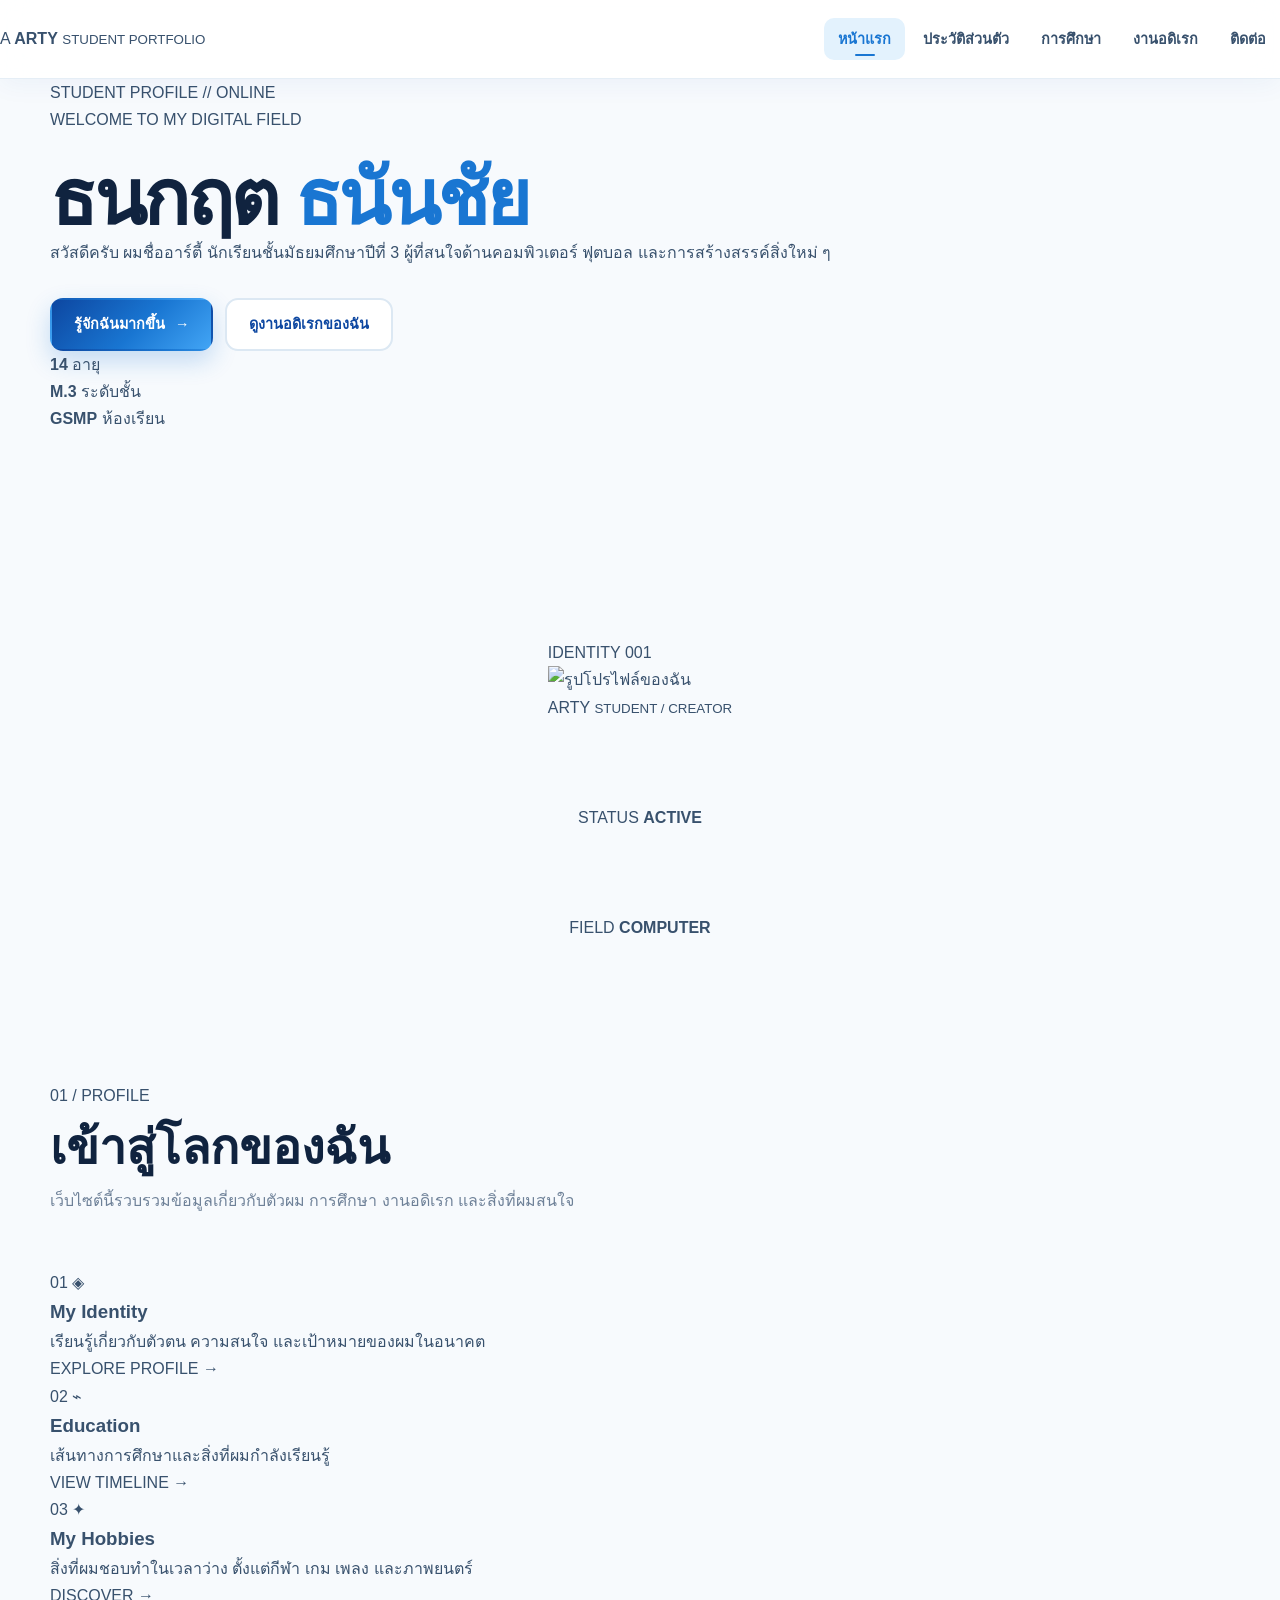
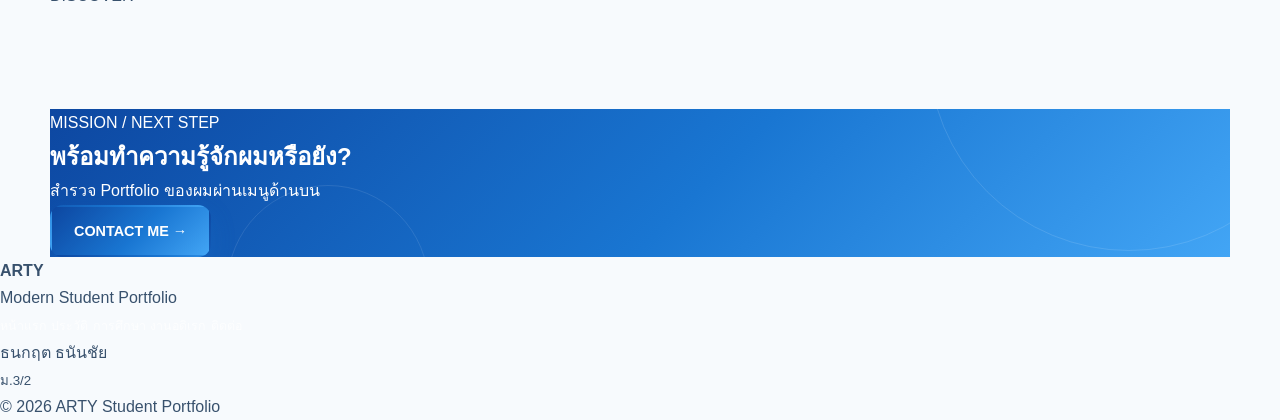
==== commit 931cf1f0: "Update index.html" ====
--- a/index.html
+++ b/index.html
@@ -3,21 +3,30 @@
 <head>
     <meta charset="UTF-8">
     <meta name="viewport" content="width=device-width, initial-scale=1.0">
-    <meta name="description" content="เว็บไซต์ Portfolio ส่วนตัวของนักเรียนชั้นมัธยมศึกษาปีที่ 3">
-    <title>My Portfolio | หน้าแรก</title>
-
+    <meta name="description" content="Arty - Modern Student Portfolio">
+    <title>ARTY | Student Portfolio</title>
     <link rel="stylesheet" href="style.css">
 </head>
 
 <body>
 
-    <!-- ================= NAVIGATION ================= -->
+    <!-- Background Effects -->
+    <div class="battlefield-bg"></div>
+    <div class="smoke-layer smoke-one"></div>
+    <div class="smoke-layer smoke-two"></div>
+    <div class="ember-layer"></div>
+    <div class="scanlines"></div>
+
+    <!-- Navigation -->
     <header class="site-header">
-        <nav class="navbar container">
-
-            <a href="index.html" class="logo">
-                <span class="logo-mark">P</span>
-                <span>My<span>Portfolio</span></span>
+        <nav class="navbar">
+
+            <a href="index.html" class="brand">
+                <span class="brand-mark">A</span>
+                <span>
+                    <strong>ARTY</strong>
+                    <small>STUDENT PORTFOLIO</small>
+                </span>
             </a>
 
             <div class="nav-links">
@@ -31,261 +40,247 @@
         </nav>
     </header>
 
-
     <main>
 
-        <!-- ================= HERO ================= -->
-        <section class="hero-section">
-            <div class="hero-decoration hero-circle-one"></div>
-            <div class="hero-decoration hero-circle-two"></div>
-            <div class="hero-grid container">
-
-                <div class="hero-content fade-up">
-
-                    <div class="eyebrow">
-                        <span class="eyebrow-dot"></span>
-                        STUDENT PORTFOLIO
-                    </div>
-
-                    <h1>
-                        สวัสดีครับ<br>
-                        ฉันคือ <span>[ธนกฤต ธนันชัย]</span>
-                    </h1>
-
-                    <p class="hero-lead">
-                        นักเรียนชั้นมัธยมศึกษาปีที่ 3
-                        ที่ชอบเรียนรู้สิ่งใหม่ ๆ
-                        สนใจเทคโนโลยี และกำลังสร้างผลงาน
-                        เพื่อพัฒนาตัวเองในอนาคต
-                    </p>
-
-                    <div class="hero-actions">
-                        <a href="profile.html" class="btn btn-primary">
-                            รู้จักฉันมากขึ้น
-                            <span>→</span>
-                        </a>
-
-                        <a href="hobby.html" class="btn btn-outline">
-                            ดูงานอดิเรกของฉัน
-                        </a>
-                    </div>
-
-                    <div class="hero-mini-info">
-                        <div>
-                            <strong>ม.3</strong>
-                            <span>ระดับชั้น</span>
-                        </div>
-
-                        <div>
-                            <strong>[โรงเรียน]</strong>
-                            <span>โรงเรียน</span>
-                        </div>
-
-                        <div>
-                            <strong>[จังหวัด]</strong>
-                            <span>จังหวัด</span>
-                        </div>
-                    </div>
-
-                </div>
-
-
-                <div class="hero-visual fade-up delay-1">
-
-                    <div class="profile-orbit orbit-one"></div>
-                    <div class="profile-orbit orbit-two"></div>
-
-                    <div class="profile-image-wrapper">
-
-                        <div class="image-badge">
-                            <span>✦</span>
-                            HELLO!
-                        </div>
-
-                        <img
-                            src="https://placehold.co/560x680/E3F2FD/0D47A1?text=YOUR+PHOTO"
-                            alt="รูปโปรไฟล์ของฉัน"
-                            class="hero-profile-image"
-                        >
-
-                    </div>
-
-                    <div class="floating-card floating-card-top">
-                        <span class="floating-icon">💡</span>
-                        <div>
-                            <strong>Keep Learning</strong>
-                            <small>เรียนรู้สิ่งใหม่เสมอ</small>
-                        </div>
-                    </div>
-
-                    <div class="floating-card floating-card-bottom">
-                        <span class="floating-icon blue">★</span>
-                        <div>
-                            <strong>My Goal</strong>
-                            <small>พัฒนาตัวเองทุกวัน</small>
-                        </div>
-                    </div>
-
-                </div>
-
-            </div>
+        <!-- Hero -->
+        <section class="hero container">
+
+            <div class="hero-content">
+
+                <div class="status-line">
+                    <span class="status-dot"></span>
+                    STUDENT PROFILE // ONLINE
+                </div>
+
+                <p class="hero-kicker">WELCOME TO MY DIGITAL FIELD</p>
+
+                <h1>
+                    ธนกฤต
+                    <span>ธนันชัย</span>
+                </h1>
+
+                <p class="hero-description">
+                    สวัสดีครับ ผมชื่ออาร์ตี้ นักเรียนชั้นมัธยมศึกษาปีที่ 3
+                    ผู้ที่สนใจด้านคอมพิวเตอร์ ฟุตบอล และการสร้างสรรค์สิ่งใหม่ ๆ
+                </p>
+
+                <div class="hero-actions">
+                    <a href="profile.html" class="btn btn-primary">
+                        รู้จักฉันมากขึ้น
+                        <span>→</span>
+                    </a>
+
+                    <a href="hobby.html" class="btn btn-outline">
+                        ดูงานอดิเรกของฉัน
+                    </a>
+                </div>
+
+                <div class="hero-stats">
+
+                    <div>
+                        <strong>14</strong>
+                        <span>อายุ</span>
+                    </div>
+
+                    <div>
+                        <strong>M.3</strong>
+                        <span>ระดับชั้น</span>
+                    </div>
+
+                    <div>
+                        <strong>GSMP</strong>
+                        <span>ห้องเรียน</span>
+                    </div>
+
+                </div>
+
+            </div>
+
+            <!-- Profile Visual -->
+            <div class="hero-visual">
+
+                <div class="target-ring ring-one"></div>
+                <div class="target-ring ring-two"></div>
+
+                <div class="profile-frame">
+
+                    <div class="frame-label">
+                        <span>IDENTITY</span>
+                        <span>001</span>
+                    </div>
+
+                    <img
+                        src="https://placehold.co/700x850/0a1726/bdeaff?text=ARTY"
+                        alt="รูปโปรไฟล์ของฉัน"
+                    >
+
+                    <div class="profile-overlay">
+                        <span>ARTY</span>
+                        <small>STUDENT / CREATOR</small>
+                    </div>
+
+                </div>
+
+                <div class="floating-data data-one">
+                    <span>STATUS</span>
+                    <strong>ACTIVE</strong>
+                </div>
+
+                <div class="floating-data data-two">
+                    <span>FIELD</span>
+                    <strong>COMPUTER</strong>
+                </div>
+
+            </div>
+
         </section>
 
-
-        <!-- ================= INTRO ================= -->
-        <section class="section intro-section">
-            <div class="container">
-
-                <div class="section-heading centered">
-                    <span class="section-label">ABOUT MY PORTFOLIO</span>
-
-                    <h2>
-                        เว็บไซต์เล็ก ๆ ที่บอกเล่า
-                        <span>ตัวตนของฉัน</span>
-                    </h2>
-
-                    <p>
-                        Portfolio นี้จัดทำขึ้นเพื่อรวบรวมข้อมูลส่วนตัว
-                        ประวัติการศึกษา งานอดิเรก ความสนใจ
-                        และช่องทางสำหรับติดต่อ
-                    </p>
-                </div>
-
-
-                <div class="highlight-grid">
-
-                    <article class="highlight-card highlight-main">
-                        <div class="card-number">01</div>
-
-                        <div class="highlight-icon">👋</div>
-
-                        <h3>Get To Know Me</h3>
-
-                        <p>
-                            มาทำความรู้จักกับตัวฉัน
-                            ผ่านเรื่องราว ความสนใจ
-                            และเป้าหมายที่อยากพัฒนา
-                        </p>
-
-                        <a href="profile.html" class="text-link">
-                            ดูประวัติส่วนตัว →
-                        </a>
-                    </article>
-
-
-                    <article class="highlight-card">
-                        <div class="card-number">02</div>
-
-                        <div class="highlight-icon">🎓</div>
-
-                        <h3>My Education</h3>
-
-                        <p>
-                            เส้นทางการศึกษาตั้งแต่ระดับประถมศึกษา
-                            จนถึงปัจจุบัน
-                        </p>
-
-                        <a href="education.html" class="text-link">
-                            ดูประวัติการศึกษา →
-                        </a>
-                    </article>
-
-
-                    <article class="highlight-card">
-                        <div class="card-number">03</div>
-
-                        <div class="highlight-icon">🎮</div>
-
-                        <h3>My Interests</h3>
-
-                        <p>
-                            สิ่งที่ฉันชอบทำในเวลาว่าง
-                            และเรื่องราวที่ฉันสนใจ
-                        </p>
-
-                        <a href="hobby.html" class="text-link">
-                            ดูงานอดิเรก →
-                        </a>
-                    </article>
-
-                </div>
-
-            </div>
+        <!-- Intro -->
+        <section class="section container">
+
+            <div class="section-heading">
+                <div>
+                    <span class="section-number">01 / PROFILE</span>
+                    <h2>เข้าสู่โลกของฉัน</h2>
+                </div>
+
+                <p>
+                    เว็บไซต์นี้รวบรวมข้อมูลเกี่ยวกับตัวผม
+                    การศึกษา งานอดิเรก และสิ่งที่ผมสนใจ
+                </p>
+            </div>
+
+            <div class="feature-grid">
+
+                <article class="feature-card large">
+                    <span class="feature-number">01</span>
+                    <span class="feature-icon">◈</span>
+                    <h3>My Identity</h3>
+                    <p>
+                        เรียนรู้เกี่ยวกับตัวตน ความสนใจ
+                        และเป้าหมายของผมในอนาคต
+                    </p>
+                    <a href="profile.html">EXPLORE PROFILE →</a>
+                </article>
+
+                <article class="feature-card">
+                    <span class="feature-number">02</span>
+                    <span class="feature-icon">⌁</span>
+                    <h3>Education</h3>
+                    <p>
+                        เส้นทางการศึกษาและสิ่งที่ผมกำลังเรียนรู้
+                    </p>
+                    <a href="education.html">VIEW TIMELINE →</a>
+                </article>
+
+                <article class="feature-card accent-card">
+                    <span class="feature-number">03</span>
+                    <span class="feature-icon">✦</span>
+                    <h3>My Hobbies</h3>
+                    <p>
+                        สิ่งที่ผมชอบทำในเวลาว่าง
+                        ตั้งแต่กีฬา เกม เพลง และภาพยนตร์
+                    </p>
+                    <a href="hobby.html">DISCOVER →</a>
+                </article>
+
+            </div>
+
         </section>
 
-
-        <!-- ================= CTA ================= -->
-        <section class="cta-section">
-            <div class="container cta-inner">
+        <!-- CTA -->
+        <section class="cta-section container">
+
+            <div class="cta-box">
 
                 <div>
-                    <span class="section-label light-label">LET'S CONNECT</span>
-
-                    <h2>
-                        อยากรู้จักฉันมากขึ้นไหม?
-                    </h2>
-
-                    <p>
-                        สามารถดูข้อมูลเพิ่มเติมหรือส่งข้อความถึงฉันได้
-                    </p>
-                </div>
-
-                <a href="contact.html" class="btn btn-white">
-                    ติดต่อฉัน
-                    <span>→</span>
+                    <span class="section-number">MISSION / NEXT STEP</span>
+                    <h2>พร้อมทำความรู้จักผมหรือยัง?</h2>
+                    <p>
+                        สำรวจ Portfolio ของผมผ่านเมนูด้านบน
+                    </p>
+                </div>
+
+                <a href="contact.html" class="btn btn-primary">
+                    CONTACT ME →
                 </a>
 
             </div>
+
         </section>
 
     </main>
 
-
-    <!-- ================= FOOTER ================= -->
-    <footer class="site-footer">
-
-        <div class="container footer-grid">
-
-            <div class="footer-brand">
-                <a href="index.html" class="logo footer-logo">
-                    <span class="logo-mark">P</span>
-                    <span>My<span>Portfolio</span></span>
-                </a>
-
-                <p>
-                    เว็บไซต์ Portfolio ส่วนตัว
-                    สำหรับโครงงานวิชาคอมพิวเตอร์
-                </p>
-            </div>
-
-
-            <div class="footer-info">
-                <span>STUDENT</span>
-                <strong>[ธนกฤต ธนันชัย]</strong>
-                <small>นักเรียนชั้น ม.3/[2]</small>
-            </div>
-
+    <!-- Footer -->
+    <footer class="footer">
+
+        <div class="footer-inner">
+
+            <div>
+                <strong>ARTY</strong>
+                <p>Modern Student Portfolio</p>
+            </div>
 
             <div class="footer-links">
-                <span>QUICK LINKS</span>
-
-                <div>
-                    <a href="index.html">หน้าแรก</a>
-                    <a href="profile.html">ประวัติส่วนตัว</a>
-                    <a href="education.html">การศึกษา</a>
-                    <a href="hobby.html">งานอดิเรก</a>
-                    <a href="contact.html">ติดต่อ</a>
-                </div>
+                <a href="index.html">หน้าแรก</a>
+                <a href="profile.html">ประวัติ</a>
+                <a href="education.html">การศึกษา</a>
+                <a href="hobby.html">งานอดิเรก</a>
+                <a href="contact.html">ติดต่อ</a>
+            </div>
+
+            <div>
+                <p>ธนกฤต ธนันชัย</p>
+                <small>ม.3/2</small>
             </div>
 
         </div>
 
-        <div class="container footer-bottom">
-            <p>© 2026 [ธนกฤต ธนันชัย]. All Rights Reserved.</p>
-            <p>Made with HTML & CSS 💙</p>
+        <div class="copyright">
+            © 2026 ARTY Student Portfolio
         </div>
 
     </footer>
+
+    <!-- Mouse Impact Effect -->
+    <script>
+        document.addEventListener("pointerdown", function(event) {
+
+            if (event.button !== 0) return;
+
+            if (
+                event.target.closest("a") ||
+                event.target.closest("button")
+            ) {
+                return;
+            }
+
+            const burst = document.createElement("div");
+            burst.className = "click-burst";
+
+            burst.style.left = event.clientX + "px";
+            burst.style.top = event.clientY + "px";
+
+            burst.innerHTML = `
+                <span class="burst-flash"></span>
+                <span class="burst-ring"></span>
+                <span class="burst-ring ring-delay"></span>
+                <span class="burst-spark s1"></span>
+                <span class="burst-spark s2"></span>
+                <span class="burst-spark s3"></span>
+                <span class="burst-spark s4"></span>
+                <span class="burst-spark s5"></span>
+                <span class="burst-spark s6"></span>
+                <span class="burst-smoke"></span>
+            `;
+
+            document.body.appendChild(burst);
+
+            setTimeout(() => {
+                burst.remove();
+            }, 900);
+        });
+    </script>
 
 </body>
 </html>
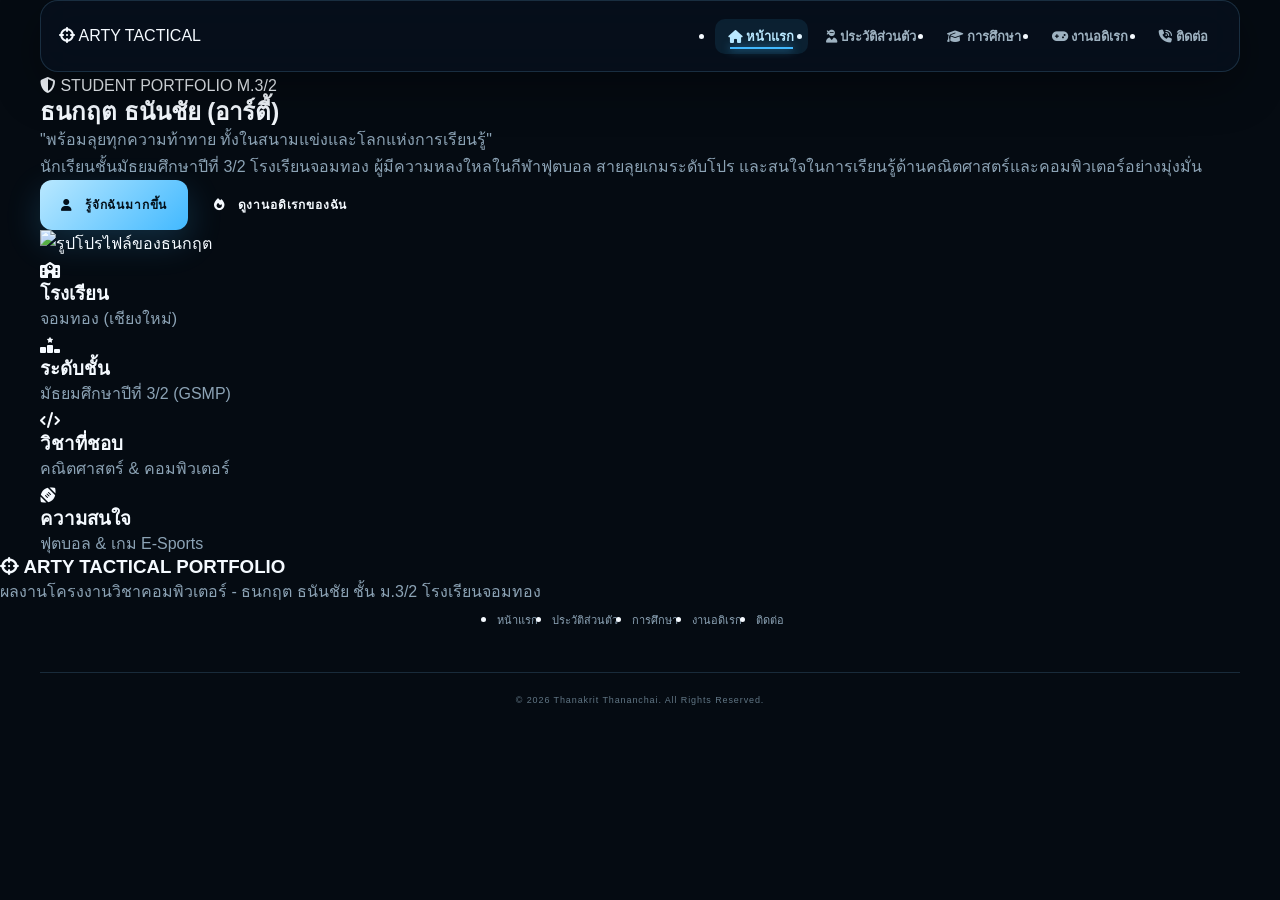
==== commit d0b7f21a: "Revise HTML structure and add effects Updated the title and footer content, added particle spark eff" ====
--- a/index.html
+++ b/index.html
@@ -3,284 +3,133 @@
 <head>
     <meta charset="UTF-8">
     <meta name="viewport" content="width=device-width, initial-scale=1.0">
-    <meta name="description" content="Arty - Modern Student Portfolio">
-    <title>ARTY | Student Portfolio</title>
+    <title>อาร์ตี้ ธนกฤต - Warzone Portfolio</title>
     <link rel="stylesheet" href="style.css">
+    <link rel="stylesheet" href="https://cdnjs.cloudflare.com/ajax/libs/font-awesome/6.4.0/css/all.min.css">
 </head>
-
 <body>
 
-    <!-- Background Effects -->
-    <div class="battlefield-bg"></div>
-    <div class="smoke-layer smoke-one"></div>
-    <div class="smoke-layer smoke-two"></div>
-    <div class="ember-layer"></div>
-    <div class="scanlines"></div>
+    <!-- Particle Spark Effect Layer -->
+    <div class="fire-sparks">
+        <div class="spark"></div>
+        <div class="spark"></div>
+        <div class="spark"></div>
+        <div class="spark"></div>
+        <div class="spark"></div>
+        <div class="spark"></div>
+        <div class="spark"></div>
+        <div class="spark"></div>
+    </div>
 
-    <!-- Navigation -->
-    <header class="site-header">
+    <!-- Navigation Bar -->
+    <header>
         <nav class="navbar">
-
-            <a href="index.html" class="brand">
-                <span class="brand-mark">A</span>
-                <span>
-                    <strong>ARTY</strong>
-                    <small>STUDENT PORTFOLIO</small>
-                </span>
-            </a>
-
-            <div class="nav-links">
-                <a href="index.html" class="active">หน้าแรก</a>
-                <a href="profile.html">ประวัติส่วนตัว</a>
-                <a href="education.html">การศึกษา</a>
-                <a href="hobby.html">งานอดิเรก</a>
-                <a href="contact.html">ติดต่อ</a>
+            <div class="logo">
+                <i class="fa-solid fa-crosshairs"></i> ARTY <span>TACTICAL</span>
             </div>
-
+            <ul class="nav-links">
+                <li><a href="index.html" class="active"><i class="fa-solid fa-house"></i> หน้าแรก</a></li>
+                <li><a href="profile.html"><i class="fa-solid fa-user-ninja"></i> ประวัติส่วนตัว</a></li>
+                <li><a href="education.html"><i class="fa-solid fa-graduation-cap"></i> การศึกษา</a></li>
+                <li><a href="hobby.html"><i class="fa-solid fa-gamepad"></i> งานอดิเรก</a></li>
+                <li><a href="contact.html"><i class="fa-solid fa-phone-volume"></i> ติดต่อ</a></li>
+            </ul>
         </nav>
     </header>
 
-    <main>
-
-        <!-- Hero -->
-        <section class="hero container">
-
+    <!-- Main Content: Hero Section -->
+    <main class="container">
+        <section class="hero-section">
             <div class="hero-content">
-
-                <div class="status-line">
-                    <span class="status-dot"></span>
-                    STUDENT PROFILE // ONLINE
+                <div class="badge"><i class="fa-solid fa-shield-halved"></i> STUDENT PORTFOLIO M.3/2</div>
+                <h1>ธนกฤต ธนันชัย <span class="highlight">(อาร์ตี้)</span></h1>
+                <p class="hero-subtitle">"พร้อมลุยทุกความท้าทาย ทั้งในสนามแข่งและโลกแห่งการเรียนรู้"</p>
+                <p class="hero-desc">นักเรียนชั้นมัธยมศึกษาปีที่ 3/2 โรงเรียนจอมทอง ผู้มีความหลงใหลในกีฬาฟุตบอล สายลุยเกมระดับโปร และสนใจในการเรียนรู้ด้านคณิตศาสตร์และคอมพิวเตอร์อย่างมุ่งมั่น</p>
+                
+                <div class="hero-buttons">
+                    <a href="profile.html" class="btn btn-primary"><i class="fa-solid fa-user"></i> รู้จักฉันมากขึ้น</a>
+                    <a href="hobby.html" class="btn btn-secondary"><i class="fa-solid fa-fire"></i> ดูงานอดิเรกของฉัน</a>
                 </div>
-
-                <p class="hero-kicker">WELCOME TO MY DIGITAL FIELD</p>
-
-                <h1>
-                    ธนกฤต
-                    <span>ธนันชัย</span>
-                </h1>
-
-                <p class="hero-description">
-                    สวัสดีครับ ผมชื่ออาร์ตี้ นักเรียนชั้นมัธยมศึกษาปีที่ 3
-                    ผู้ที่สนใจด้านคอมพิวเตอร์ ฟุตบอล และการสร้างสรรค์สิ่งใหม่ ๆ
-                </p>
-
-                <div class="hero-actions">
-                    <a href="profile.html" class="btn btn-primary">
-                        รู้จักฉันมากขึ้น
-                        <span>→</span>
-                    </a>
-
-                    <a href="hobby.html" class="btn btn-outline">
-                        ดูงานอดิเรกของฉัน
-                    </a>
-                </div>
-
-                <div class="hero-stats">
-
-                    <div>
-                        <strong>14</strong>
-                        <span>อายุ</span>
-                    </div>
-
-                    <div>
-                        <strong>M.3</strong>
-                        <span>ระดับชั้น</span>
-                    </div>
-
-                    <div>
-                        <strong>GSMP</strong>
-                        <span>ห้องเรียน</span>
-                    </div>
-
-                </div>
-
             </div>
 
-            <!-- Profile Visual -->
-            <div class="hero-visual">
-
-                <div class="target-ring ring-one"></div>
-                <div class="target-ring ring-two"></div>
-
-                <div class="profile-frame">
-
-                    <div class="frame-label">
-                        <span>IDENTITY</span>
-                        <span>001</span>
-                    </div>
-
-                    <img
-                        src="https://placehold.co/700x850/0a1726/bdeaff?text=ARTY"
-                        alt="รูปโปรไฟล์ของฉัน"
-                    >
-
-                    <div class="profile-overlay">
-                        <span>ARTY</span>
-                        <small>STUDENT / CREATOR</small>
-                    </div>
-
+            <div class="hero-image-wrapper">
+                <div class="image-frame">
+                    <img src="https://placehold.co/400x500/2b1a0e/ff6600?text=ARTY+PROFILE" alt="รูปโปรไฟล์ของธนกฤต">
+                    <div class="frame-border"></div>
                 </div>
-
-                <div class="floating-data data-one">
-                    <span>STATUS</span>
-                    <strong>ACTIVE</strong>
-                </div>
-
-                <div class="floating-data data-two">
-                    <span>FIELD</span>
-                    <strong>COMPUTER</strong>
-                </div>
-
             </div>
-
         </section>
 
-        <!-- Intro -->
-        <section class="section container">
-
-            <div class="section-heading">
-                <div>
-                    <span class="section-number">01 / PROFILE</span>
-                    <h2>เข้าสู่โลกของฉัน</h2>
-                </div>
-
-                <p>
-                    เว็บไซต์นี้รวบรวมข้อมูลเกี่ยวกับตัวผม
-                    การศึกษา งานอดิเรก และสิ่งที่ผมสนใจ
-                </p>
+        <!-- Highlight Grid Section -->
+        <section class="stats-grid">
+            <div class="stat-card">
+                <i class="fa-solid fa-school icon"></i>
+                <h3>โรงเรียน</h3>
+                <p>จอมทอง (เชียงใหม่)</p>
             </div>
-
-            <div class="feature-grid">
-
-                <article class="feature-card large">
-                    <span class="feature-number">01</span>
-                    <span class="feature-icon">◈</span>
-                    <h3>My Identity</h3>
-                    <p>
-                        เรียนรู้เกี่ยวกับตัวตน ความสนใจ
-                        และเป้าหมายของผมในอนาคต
-                    </p>
-                    <a href="profile.html">EXPLORE PROFILE →</a>
-                </article>
-
-                <article class="feature-card">
-                    <span class="feature-number">02</span>
-                    <span class="feature-icon">⌁</span>
-                    <h3>Education</h3>
-                    <p>
-                        เส้นทางการศึกษาและสิ่งที่ผมกำลังเรียนรู้
-                    </p>
-                    <a href="education.html">VIEW TIMELINE →</a>
-                </article>
-
-                <article class="feature-card accent-card">
-                    <span class="feature-number">03</span>
-                    <span class="feature-icon">✦</span>
-                    <h3>My Hobbies</h3>
-                    <p>
-                        สิ่งที่ผมชอบทำในเวลาว่าง
-                        ตั้งแต่กีฬา เกม เพลง และภาพยนตร์
-                    </p>
-                    <a href="hobby.html">DISCOVER →</a>
-                </article>
-
+            <div class="stat-card">
+                <i class="fa-solid fa-ranking-star icon"></i>
+                <h3>ระดับชั้น</h3>
+                <p>มัธยมศึกษาปีที่ 3/2 (GSMP)</p>
             </div>
-
+            <div class="stat-card">
+                <i class="fa-solid fa-code icon"></i>
+                <h3>วิชาที่ชอบ</h3>
+                <p>คณิตศาสตร์ & คอมพิวเตอร์</p>
+            </div>
+            <div class="stat-card">
+                <i class="fa-solid fa-football icon"></i>
+                <h3>ความสนใจ</h3>
+                <p>ฟุตบอล & เกม E-Sports</p>
+            </div>
         </section>
-
-        <!-- CTA -->
-        <section class="cta-section container">
-
-            <div class="cta-box">
-
-                <div>
-                    <span class="section-number">MISSION / NEXT STEP</span>
-                    <h2>พร้อมทำความรู้จักผมหรือยัง?</h2>
-                    <p>
-                        สำรวจ Portfolio ของผมผ่านเมนูด้านบน
-                    </p>
-                </div>
-
-                <a href="contact.html" class="btn btn-primary">
-                    CONTACT ME →
-                </a>
-
-            </div>
-
-        </section>
-
     </main>
 
     <!-- Footer -->
-    <footer class="footer">
-
-        <div class="footer-inner">
-
-            <div>
-                <strong>ARTY</strong>
-                <p>Modern Student Portfolio</p>
+    <footer>
+        <div class="footer-container">
+            <div class="footer-info">
+                <h3><i class="fa-solid fa-crosshairs"></i> ARTY TACTICAL PORTFOLIO</h3>
+                <p>ผลงานโครงงานวิชาคอมพิวเตอร์ - ธนกฤต ธนันชัย ชั้น ม.3/2 โรงเรียนจอมทอง</p>
             </div>
-
-            <div class="footer-links">
-                <a href="index.html">หน้าแรก</a>
-                <a href="profile.html">ประวัติ</a>
-                <a href="education.html">การศึกษา</a>
-                <a href="hobby.html">งานอดิเรก</a>
-                <a href="contact.html">ติดต่อ</a>
+            <ul class="footer-links">
+                <li><a href="index.html">หน้าแรก</a></li>
+                <li><a href="profile.html">ประวัติส่วนตัว</a></li>
+                <li><a href="education.html">การศึกษา</a></li>
+                <li><a href="hobby.html">งานอดิเรก</a></li>
+                <li><a href="contact.html">ติดต่อ</a></li>
+            </ul>
+            <div class="copyright">
+                &copy; 2026 Thanakrit Thananchai. All Rights Reserved.
             </div>
-
-            <div>
-                <p>ธนกฤต ธนันชัย</p>
-                <small>ม.3/2</small>
-            </div>
-
         </div>
-
-        <div class="copyright">
-            © 2026 ARTY Student Portfolio
-        </div>
-
     </footer>
 
-    <!-- Mouse Impact Effect -->
+    <!-- Interactive Explosion Effect Script -->
     <script>
-        document.addEventListener("pointerdown", function(event) {
-
-            if (event.button !== 0) return;
-
-            if (
-                event.target.closest("a") ||
-                event.target.closest("button")
-            ) {
-                return;
+        document.addEventListener('click', function(e) {
+            const explosion = document.createElement('div');
+            explosion.className = 'explosion';
+            explosion.style.left = e.clientX + 'px';
+            explosion.style.top = e.clientY + 'px';
+            
+            // Create particle sparks on click
+            for (let i = 0; i < 12; i++) {
+                const spark = document.createElement('div');
+                spark.className = 'spark-particle';
+                const angle = Math.random() * Math.PI * 2;
+                const dist = Math.random() * 80 + 20;
+                spark.style.setProperty('--dx', Math.cos(angle) * dist + 'px');
+                spark.style.setProperty('--dy', Math.sin(angle) * dist + 'px');
+                explosion.appendChild(spark);
             }
 
-            const burst = document.createElement("div");
-            burst.className = "click-burst";
-
-            burst.style.left = event.clientX + "px";
-            burst.style.top = event.clientY + "px";
-
-            burst.innerHTML = `
-                <span class="burst-flash"></span>
-                <span class="burst-ring"></span>
-                <span class="burst-ring ring-delay"></span>
-                <span class="burst-spark s1"></span>
-                <span class="burst-spark s2"></span>
-                <span class="burst-spark s3"></span>
-                <span class="burst-spark s4"></span>
-                <span class="burst-spark s5"></span>
-                <span class="burst-spark s6"></span>
-                <span class="burst-smoke"></span>
-            `;
-
-            document.body.appendChild(burst);
+            document.body.appendChild(explosion);
 
             setTimeout(() => {
-                burst.remove();
-            }, 900);
+                explosion.remove();
+            }, 800);
         });
     </script>
-
 </body>
 </html>
--- a/style.css
+++ b/style.css
@@ -1,64 +1,33 @@
 /* =========================================================
-   MODERN STUDENT PORTFOLIO
-   HTML5 + CSS3
+   ARTY STUDENT PORTFOLIO
+   Modern Cinematic Battlefield-Inspired Theme
    ========================================================= */
 
+:root {
+    --bg: #050b12;
+    --bg-soft: #0a1420;
+    --panel: rgba(13, 28, 43, 0.72);
+    --panel-strong: #0c1a29;
+
+    --blue: #42b9ff;
+    --blue-light: #b9e8ff;
+    --blue-dark: #0b5f91;
+
+    --amber: #ffb84d;
+    --white: #f5faff;
+    --muted: #8ca3b5;
+
+    --border: rgba(115, 190, 235, 0.18);
+
+    --shadow:
+        0 25px 70px rgba(0, 0, 0, 0.45);
+
+    --radius: 22px;
+    --max-width: 1200px;
+}
 
 /* =========================================================
-   1. VARIABLES
-   ========================================================= */
-
-:root {
-    --blue-dark: #0D47A1;
-    --blue: #1976D2;
-    --blue-light: #42A5F5;
-    --blue-soft: #90CAF9;
-    --blue-pale: #E3F2FD;
-
-    --white: #FFFFFF;
-    --background: #F7FAFD;
-    --surface: #FFFFFF;
-
-    --text-dark: #10233F;
-    --text: #38516D;
-    --text-light: #6E8198;
-
-    --border: #DCE8F3;
-
-    --shadow-sm:
-        0 6px 20px rgba(13, 71, 161, 0.07);
-
-    --shadow:
-        0 15px 45px rgba(13, 71, 161, 0.11);
-
-    --shadow-lg:
-        0 25px 70px rgba(13, 71, 161, 0.16);
-
-    --gradient:
-        linear-gradient(
-            135deg,
-            #0D47A1 0%,
-            #1976D2 55%,
-            #42A5F5 100%
-        );
-
-    --gradient-soft:
-        linear-gradient(
-            135deg,
-            #E3F2FD 0%,
-            #FFFFFF 100%
-        );
-
-    --radius-sm: 12px;
-    --radius: 20px;
-    --radius-lg: 30px;
-
-    --container: 1180px;
-}
-
-
-/* =========================================================
-   2. RESET
+   RESET
    ========================================================= */
 
 * {
@@ -72,24 +41,23 @@
 }
 
 body {
+    min-height: 100vh;
+    background: var(--bg);
+    color: var(--white);
     font-family:
+        Inter,
         "Segoe UI",
-        "Noto Sans Thai",
         Tahoma,
         Arial,
         sans-serif;
 
-    color: var(--text);
-    background: var(--background);
-
     line-height: 1.7;
-
     overflow-x: hidden;
 }
 
 img {
+    display: block;
     max-width: 100%;
-    display: block;
 }
 
 a {
@@ -102,15 +70,307 @@
     -webkit-tap-highlight-color: transparent;
 }
 
-
 /* =========================================================
-   3. GENERAL
+   CINEMATIC BACKGROUND
+   ========================================================= */
+
+.battlefield-bg {
+    position: fixed;
+    inset: 0;
+    z-index: -10;
+
+    background:
+        radial-gradient(
+            circle at 75% 35%,
+            rgba(47, 132, 177, 0.2),
+            transparent 25%
+        ),
+        radial-gradient(
+            circle at 15% 80%,
+            rgba(31, 76, 99, 0.22),
+            transparent 30%
+        ),
+        linear-gradient(
+            115deg,
+            #03080d 0%,
+            #071522 45%,
+            #050b11 100%
+        );
+
+    overflow: hidden;
+}
+
+.battlefield-bg::before {
+    content: "";
+    position: absolute;
+    inset: 0;
+
+    background:
+        linear-gradient(
+            transparent 0 96%,
+            rgba(91, 182, 230, 0.05) 96% 100%
+        );
+
+    background-size: 100% 45px;
+
+    animation: gridMove 9s linear infinite;
+}
+
+.battlefield-bg::after {
+    content: "";
+    position: absolute;
+    inset: -20%;
+
+    background:
+        radial-gradient(
+            ellipse at 30% 70%,
+            rgba(200, 215, 220, 0.08),
+            transparent 22%
+        ),
+        radial-gradient(
+            ellipse at 70% 40%,
+            rgba(140, 160, 170, 0.08),
+            transparent 25%
+        ),
+        radial-gradient(
+            ellipse at 50% 90%,
+            rgba(255, 160, 60, 0.05),
+            transparent 20%
+        );
+
+    filter: blur(25px);
+
+    animation: atmosphere 16s ease-in-out infinite alternate;
+}
+
+.smoke-layer {
+    position: fixed;
+    inset: -20%;
+    z-index: -7;
+    pointer-events: none;
+
+    filter: blur(45px);
+    opacity: 0.32;
+}
+
+.smoke-one {
+    background:
+        radial-gradient(
+            ellipse at 25% 55%,
+            rgba(165, 180, 188, 0.18),
+            transparent 30%
+        ),
+        radial-gradient(
+            ellipse at 65% 45%,
+            rgba(118, 137, 148, 0.15),
+            transparent 28%
+        );
+
+    animation: smokeDrift 18s ease-in-out infinite alternate;
+}
+
+.smoke-two {
+    background:
+        radial-gradient(
+            ellipse at 75% 70%,
+            rgba(60, 94, 111, 0.2),
+            transparent 30%
+        ),
+        radial-gradient(
+            ellipse at 20% 20%,
+            rgba(115, 145, 158, 0.1),
+            transparent 25%
+        );
+
+    animation: smokeDriftReverse 25s ease-in-out infinite alternate;
+}
+
+.ember-layer {
+    position: fixed;
+    inset: 0;
+    z-index: -4;
+    pointer-events: none;
+
+    background-image:
+        radial-gradient(
+            circle,
+            rgba(255, 184, 77, 0.85) 0 1px,
+            transparent 2px
+        ),
+        radial-gradient(
+            circle,
+            rgba(116, 204, 255, 0.65) 0 1px,
+            transparent 2px
+        );
+
+    background-size:
+        150px 130px,
+        220px 190px;
+
+    background-position:
+        20px 30px,
+        100px 80px;
+
+    opacity: 0.28;
+
+    animation: emberFloat 14s linear infinite;
+}
+
+.scanlines {
+    position: fixed;
+    inset: 0;
+    z-index: 20;
+    pointer-events: none;
+
+    background:
+        repeating-linear-gradient(
+            0deg,
+            transparent,
+            transparent 3px,
+            rgba(255, 255, 255, 0.012) 4px
+        );
+
+    opacity: 0.5;
+}
+
+/* =========================================================
+   HEADER
+   ========================================================= */
+
+.site-header {
+    position: sticky;
+    top: 14px;
+    z-index: 100;
+
+    padding: 14px 20px 0;
+}
+
+.navbar {
+    max-width: var(--max-width);
+    margin: auto;
+
+    min-height: 72px;
+
+    display: flex;
+    align-items: center;
+    justify-content: space-between;
+    gap: 30px;
+
+    padding: 12px 18px;
+
+    background: rgba(7, 17, 29, 0.76);
+    border: 1px solid var(--border);
+
+    border-radius: 18px;
+
+    backdrop-filter: blur(18px);
+    -webkit-backdrop-filter: blur(18px);
+
+    box-shadow: 0 15px 45px rgba(0, 0, 0, 0.35);
+}
+
+.brand {
+    display: flex;
+    align-items: center;
+    gap: 11px;
+}
+
+.brand-mark {
+    width: 42px;
+    height: 42px;
+
+    display: grid;
+    place-items: center;
+
+    color: #06111a;
+
+    background:
+        linear-gradient(
+            135deg,
+            var(--blue-light),
+            var(--blue)
+        );
+
+    border-radius: 10px;
+
+    font-weight: 900;
+
+    box-shadow:
+        0 0 25px rgba(66, 185, 255, 0.28);
+}
+
+.brand strong {
+    display: block;
+    font-size: 15px;
+    letter-spacing: 0.14em;
+}
+
+.brand small {
+    display: block;
+    color: var(--muted);
+    font-size: 8px;
+    letter-spacing: 0.16em;
+}
+
+.nav-links {
+    display: flex;
+    align-items: center;
+    gap: 5px;
+}
+
+.nav-links a {
+    position: relative;
+
+    padding: 10px 13px;
+
+    color: #9eb2c1;
+
+    font-size: 13px;
+    font-weight: 600;
+
+    border-radius: 10px;
+
+    transition:
+        color 0.25s ease,
+        background 0.25s ease,
+        transform 0.25s ease;
+}
+
+.nav-links a:hover {
+    color: var(--white);
+    background: rgba(66, 185, 255, 0.08);
+    transform: translateY(-2px);
+}
+
+.nav-links a.active {
+    color: var(--blue-light);
+    background: rgba(66, 185, 255, 0.1);
+}
+
+.nav-links a.active::after {
+    content: "";
+
+    position: absolute;
+    left: 15px;
+    right: 15px;
+    bottom: 5px;
+
+    height: 2px;
+
+    background: var(--blue);
+
+    box-shadow:
+        0 0 10px var(--blue);
+}
+
+/* =========================================================
+   GLOBAL
    ========================================================= */
 
 .container {
     width: min(
         calc(100% - 40px),
-        var(--container)
+        var(--max-width)
     );
 
     margin-inline: auto;
@@ -120,2886 +380,1986 @@
     padding: 100px 0;
 }
 
-.soft-section {
-    background: #EFF7FD;
-}
-
 .section-heading {
-    margin-bottom: 55px;
-    max-width: 720px;
-}
-
-.section-heading.centered {
-    margin-inline: auto;
-    text-align: center;
-}
-
-.section-heading h2,
-.section-heading p {
-    margin-top: 10px;
-}
-
-.section-heading h2 {
-    color: var(--text-dark);
-    font-size: clamp(2rem, 4vw, 3rem);
-    line-height: 1.2;
-}
-
-.section-heading h2 span {
+    display: flex;
+    align-items: end;
+    justify-content: space-between;
+    gap: 40px;
+
+    margin-bottom: 42px;
+}
+
+.section-heading > p {
+    max-width: 450px;
+    color: var(--muted);
+}
+
+.section-number {
+    display: inline-block;
+
     color: var(--blue);
-}
-
-.section-heading p {
-    color: var(--text-light);
-    max-width: 650px;
-}
-
-.centered p {
-    margin-inline: auto;
-}
-
-.section-label {
+    font-size: 11px;
+    font-weight: 800;
+
+    letter-spacing: 0.2em;
+}
+
+h1,
+h2,
+h3 {
+    line-height: 1.1;
+}
+
+p {
+    color: var(--muted);
+}
+
+/* =========================================================
+   HERO
+   ========================================================= */
+
+.hero {
+    min-height: calc(100vh - 110px);
+
+    display: grid;
+    grid-template-columns: 1.05fr 0.95fr;
+
+    align-items: center;
+
+    gap: 70px;
+
+    padding-top: 70px;
+    padding-bottom: 90px;
+}
+
+.status-line {
     display: inline-flex;
     align-items: center;
-    gap: 8px;
+    gap: 9px;
+
+    padding: 7px 12px;
+
+    margin-bottom: 22px;
+
+    color: #a7c4d5;
+
+    background: rgba(66, 185, 255, 0.07);
+    border: 1px solid rgba(66, 185, 255, 0.13);
+
+    border-radius: 100px;
+
+    font-size: 10px;
+    letter-spacing: 0.14em;
+}
+
+.status-dot {
+    width: 7px;
+    height: 7px;
+
+    border-radius: 50%;
+
+    background: #5ff0a8;
+
+    box-shadow:
+        0 0 12px #5ff0a8;
+
+    animation: pulse 1.8s infinite;
+}
+
+.hero-kicker {
+    margin-bottom: 10px;
 
     color: var(--blue);
-    font-size: 0.76rem;
+    font-size: 12px;
     font-weight: 800;
-
+    letter-spacing: 0.24em;
+}
+
+.hero h1 {
+    max-width: 720px;
+
+    font-size: clamp(
+        55px,
+        8vw,
+        100px
+    );
+
+    letter-spacing: -0.055em;
+
+    text-shadow:
+        0 15px 40px rgba(0, 0, 0, 0.45);
+}
+
+.hero h1 span {
+    display: block;
+    color: transparent;
+
+    -webkit-text-stroke:
+        1px rgba(189, 232, 255, 0.55);
+
+    background:
+        linear-gradient(
+            120deg,
+            #ffffff,
+            #5ebfff
+        );
+
+    background-clip: text;
+    -webkit-background-clip: text;
+}
+
+.hero-description {
+    max-width: 590px;
+
+    margin-top: 25px;
+
+    font-size: 17px;
+}
+
+.hero-actions {
+    display: flex;
+    flex-wrap: wrap;
+
+    gap: 12px;
+
+    margin-top: 35px;
+}
+
+.btn {
+    min-height: 50px;
+
+    display: inline-flex;
+    align-items: center;
+    justify-content: center;
+    gap: 12px;
+
+    padding: 0 21px;
+
+    border-radius: 12px;
+
+    font-size: 12px;
+    font-weight: 800;
+    letter-spacing: 0.07em;
+
+    transition:
+        transform 0.25s ease,
+        box-shadow 0.25s ease,
+        background 0.25s ease;
+}
+
+.btn:hover {
+    transform: translateY(-4px);
+}
+
+.btn-primary {
+    color: #04101a;
+
+    background:
+        linear-gradient(
+            135deg,
+            var(--blue-light),
+            var(--blue)
+        );
+
+    box-shadow:
+        0 12px 35px rgba(66, 185, 255, 0.2);
+}
+
+.btn-primary:hover {
+    box-shadow:
+        0 18px 45px rgba(66, 185, 255, 0.34);
+}
+
+.btn-outline {
+    color: var(--white);
+
+    border: 1px solid var(--border);
+
+    background: rgba(255, 255, 255, 0.025);
+}
+
+.btn-outline:hover {
+    border-color: rgba(66, 185, 255, 0.45);
+    background: rgba(66, 185, 255, 0.08);
+}
+
+.hero-stats {
+    display: flex;
+    gap: 38px;
+
+    margin-top: 50px;
+}
+
+.hero-stats div {
+    position: relative;
+}
+
+.hero-stats div:not(:last-child)::after {
+    content: "";
+
+    position: absolute;
+
+    width: 1px;
+    height: 35px;
+
+    right: -20px;
+    top: 5px;
+
+    background: var(--border);
+}
+
+.hero-stats strong {
+    display: block;
+
+    color: var(--blue-light);
+
+    font-size: 23px;
+}
+
+.hero-stats span {
+    color: var(--muted);
+
+    font-size: 10px;
+    letter-spacing: 0.12em;
+}
+
+/* =========================================================
+   PROFILE VISUAL
+   ========================================================= */
+
+.hero-visual {
+    position: relative;
+
+    min-height: 600px;
+
+    display: grid;
+    place-items: center;
+}
+
+.profile-frame {
+    position: relative;
+
+    width: min(390px, 80vw);
+
+    padding: 10px;
+
+    border: 1px solid rgba(141, 216, 255, 0.35);
+
+    background:
+        linear-gradient(
+            145deg,
+            rgba(61, 153, 198, 0.18),
+            rgba(0, 0, 0, 0.35)
+        );
+
+    box-shadow:
+        0 40px 100px rgba(0, 0, 0, 0.6),
+        0 0 70px rgba(39, 133, 177, 0.12);
+
+    transform: rotate(2deg);
+
+    transition:
+        transform 0.5s ease,
+        box-shadow 0.5s ease;
+}
+
+.profile-frame:hover {
+    transform:
+        rotate(0deg)
+        translateY(-8px)
+        scale(1.02);
+
+    box-shadow:
+        0 50px 120px rgba(0, 0, 0, 0.65),
+        0 0 90px rgba(66, 185, 255, 0.18);
+}
+
+.profile-frame img {
+    width: 100%;
+    aspect-ratio: 0.82;
+
+    object-fit: cover;
+
+    filter:
+        saturate(0.8)
+        contrast(1.12);
+}
+
+.frame-label {
+    position: absolute;
+    z-index: 2;
+
+    top: 23px;
+    left: 23px;
+    right: 23px;
+
+    display: flex;
+    justify-content: space-between;
+
+    color: rgba(230, 247, 255, 0.8);
+
+    font-size: 9px;
+    font-weight: 800;
+    letter-spacing: 0.18em;
+}
+
+.profile-overlay {
+    position: absolute;
+    left: 20px;
+    bottom: 20px;
+
+    padding: 12px 16px;
+
+    background: rgba(3, 10, 17, 0.75);
+
+    border-left: 2px solid var(--blue);
+
+    backdrop-filter: blur(8px);
+}
+
+.profile-overlay span {
+    display: block;
+
+    color: var(--white);
+
+    font-size: 18px;
+    font-weight: 900;
+}
+
+.profile-overlay small {
+    color: var(--blue-light);
+
+    font-size: 8px;
     letter-spacing: 0.16em;
-    text-transform: uppercase;
-}
-
-.section-label::before {
+}
+
+.target-ring {
+    position: absolute;
+
+    border: 1px solid rgba(66, 185, 255, 0.17);
+
+    border-radius: 50%;
+
+    pointer-events: none;
+
+    animation: rotateRing 20s linear infinite;
+}
+
+.ring-one {
+    width: 540px;
+    height: 540px;
+}
+
+.ring-two {
+    width: 680px;
+    height: 680px;
+
+    border-style: dashed;
+
+    opacity: 0.35;
+
+    animation-duration: 35s;
+    animation-direction: reverse;
+}
+
+.floating-data {
+    position: absolute;
+
+    padding: 11px 14px;
+
+    background: rgba(5, 14, 24, 0.78);
+
+    border: 1px solid var(--border);
+
+    backdrop-filter: blur(12px);
+
+    box-shadow: var(--shadow);
+}
+
+.floating-data span {
+    display: block;
+
+    color: var(--muted);
+
+    font-size: 8px;
+    letter-spacing: 0.15em;
+}
+
+.floating-data strong {
+    color: var(--blue-light);
+
+    font-size: 12px;
+}
+
+.data-one {
+    top: 20%;
+    right: 0;
+}
+
+.data-two {
+    bottom: 18%;
+    left: 0;
+}
+
+/* =========================================================
+   FEATURE CARDS
+   ========================================================= */
+
+.feature-grid {
+    display: grid;
+
+    grid-template-columns:
+        1.25fr
+        0.9fr
+        0.9fr;
+
+    gap: 18px;
+}
+
+.feature-card {
+    position: relative;
+
+    min-height: 300px;
+
+    padding: 32px;
+
+    overflow: hidden;
+
+    background:
+        linear-gradient(
+            145deg,
+            rgba(17, 39, 57, 0.82),
+            rgba(7, 16, 27, 0.78)
+        );
+
+    border: 1px solid var(--border);
+
+    border-radius: var(--radius);
+
+    box-shadow: var(--shadow);
+
+    transition:
+        transform 0.35s ease,
+        border-color 0.35s ease,
+        box-shadow 0.35s ease;
+}
+
+.feature-card::before {
     content: "";
-    width: 28px;
-    height: 2px;
-    background: var(--blue-light);
-    border-radius: 10px;
-}
-
-.light-label {
-    color: #BDE2FF;
-}
-
-.light-label::before {
-    background: #90CAF9;
-}
-
+
+    position: absolute;
+
+    width: 180px;
+    height: 180px;
+
+    right: -70px;
+    bottom: -80px;
+
+    border-radius: 50%;
+
+    background: rgba(66, 185, 255, 0.1);
+
+    filter: blur(15px);
+}
+
+.feature-card:hover {
+    transform: translateY(-9px);
+
+    border-color:
+        rgba(66, 185, 255, 0.4);
+
+    box-shadow:
+        0 30px 70px rgba(0, 0, 0, 0.45),
+        0 0 45px rgba(66, 185, 255, 0.07);
+}
+
+.feature-number {
+    position: absolute;
+    top: 22px;
+    right: 25px;
+
+    color: rgba(255,255,255,0.18);
+
+    font-size: 32px;
+    font-weight: 900;
+}
+
+.feature-icon {
+    display: block;
+
+    margin-bottom: 60px;
+
+    color: var(--blue);
+
+    font-size: 30px;
+}
+
+.feature-card h3 {
+    font-size: 27px;
+}
+
+.feature-card p {
+    margin-top: 12px;
+
+    font-size: 14px;
+}
+
+.feature-card a {
+    display: inline-block;
+
+    margin-top: 25px;
+
+    color: var(--blue-light);
+
+    font-size: 10px;
+    font-weight: 800;
+    letter-spacing: 0.12em;
+}
+
+.accent-card {
+    background:
+        linear-gradient(
+            145deg,
+            rgba(17, 54, 76, 0.88),
+            rgba(6, 19, 30, 0.85)
+        );
+}
 
 /* =========================================================
-   4. NAVIGATION
+   CTA
    ========================================================= */
 
-.site-header {
-    position: sticky;
-    top: 0;
-    z-index: 1000;
-
-    background: rgba(255, 255, 255, 0.9);
-
-    backdrop-filter: blur(16px);
-    -webkit-backdrop-filter: blur(16px);
-
-    border-bottom: 1px solid rgba(220, 232, 243, 0.75);
-
-    box-shadow:
-        0 5px 25px rgba(13, 71, 161, 0.05);
-}
-
-.navbar {
-    min-height: 78px;
-
+.cta-section {
+    padding-bottom: 110px;
+}
+
+.cta-box {
     display: flex;
     align-items: center;
     justify-content: space-between;
-
     gap: 30px;
-}
-
-.logo {
-    display: inline-flex;
+
+    padding: 40px;
+
+    background:
+        linear-gradient(
+            100deg,
+            rgba(27, 69, 94, 0.45),
+            rgba(10, 22, 34, 0.8)
+        );
+
+    border: 1px solid var(--border);
+
+    border-radius: 22px;
+
+    box-shadow: var(--shadow);
+}
+
+.cta-box h2 {
+    margin-top: 8px;
+
+    font-size: clamp(28px, 4vw, 45px);
+}
+
+.cta-box p {
+    margin-top: 8px;
+}
+
+/* =========================================================
+   PAGE HERO
+   ========================================================= */
+
+.page-hero {
+    padding-top: 150px;
+    padding-bottom: 70px;
+}
+
+.page-hero h1 {
+    margin-top: 10px;
+
+    font-size: clamp(
+        60px,
+        9vw,
+        110px
+    );
+
+    letter-spacing: -0.06em;
+}
+
+.page-hero h1 span {
+    color: transparent;
+
+    -webkit-text-stroke:
+        1px rgba(189, 232, 255, 0.55);
+}
+
+.page-hero p {
+    margin-top: 15px;
+    font-size: 17px;
+}
+
+/* =========================================================
+   PROFILE PAGE
+   ========================================================= */
+
+.profile-layout {
+    display: grid;
+
+    grid-template-columns:
+        0.75fr
+        1.25fr;
+
+    gap: 70px;
+
     align-items: center;
-    gap: 10px;
-
-    color: var(--text-dark);
-
-    font-weight: 800;
-    font-size: 1.05rem;
-
-    white-space: nowrap;
-}
-
-.logo > span:last-child > span {
-    color: var(--blue);
-}
-
-.logo-mark {
-    width: 37px;
-    height: 37px;
+}
+
+.profile-large .profile-frame {
+    width: 100%;
+    max-width: 410px;
+    margin: auto;
+}
+
+.profile-information h2 {
+    margin-top: 10px;
+
+    font-size: clamp(
+        35px,
+        5vw,
+        58px
+    );
+}
+
+.lead {
+    margin-top: 20px;
+
+    max-width: 620px;
+
+    font-size: 17px;
+}
+
+.info-grid {
+    display: grid;
+
+    grid-template-columns: repeat(2, 1fr);
+
+    gap: 12px;
+
+    margin-top: 35px;
+}
+
+.info-box {
+    padding: 18px;
+
+    background: rgba(14, 31, 46, 0.7);
+
+    border: 1px solid var(--border);
+
+    border-radius: 14px;
+
+    transition:
+        transform 0.25s ease,
+        border-color 0.25s ease;
+}
+
+.info-box:hover {
+    transform: translateY(-4px);
+    border-color: rgba(66, 185, 255, 0.35);
+}
+
+.info-box span {
+    display: block;
+
+    color: var(--muted);
+
+    font-size: 10px;
+    letter-spacing: 0.1em;
+}
+
+.info-box strong {
+    display: block;
+
+    margin-top: 5px;
+
+    color: var(--blue-light);
+}
+
+.about-panel {
+    display: grid;
+
+    grid-template-columns: 0.65fr 1.35fr;
+
+    gap: 60px;
+
+    padding: 45px;
+
+    background:
+        linear-gradient(
+            135deg,
+            rgba(16, 39, 56, 0.8),
+            rgba(7, 16, 25, 0.8)
+        );
+
+    border: 1px solid var(--border);
+
+    border-radius: 22px;
+
+    box-shadow: var(--shadow);
+}
+
+.about-title h2 {
+    margin-top: 8px;
+    font-size: 42px;
+}
+
+.about-text p + p {
+    margin-top: 20px;
+}
+
+/* =========================================================
+   TIMELINE
+   ========================================================= */
+
+.timeline {
+    position: relative;
+
+    max-width: 900px;
+
+    margin: auto;
+}
+
+.timeline::before {
+    content: "";
+
+    position: absolute;
+
+    left: 27px;
+    top: 0;
+    bottom: 0;
+
+    width: 1px;
+
+    background:
+        linear-gradient(
+            transparent,
+            var(--blue),
+            transparent
+        );
+}
+
+.timeline-item {
+    position: relative;
+
+    display: grid;
+
+    grid-template-columns: 55px 1fr;
+
+    gap: 28px;
+
+    margin-bottom: 35px;
+}
+
+.timeline-dot {
+    position: relative;
+    z-index: 2;
+
+    width: 55px;
+    height: 55px;
 
     display: grid;
     place-items: center;
 
-    border-radius: 11px;
-
-    background: var(--gradient);
-
-    color: white;
-
-    font-size: 0.95rem;
-
-    box-shadow:
-        0 7px 18px rgba(25, 118, 210, 0.25);
-}
-
-.nav-links {
-    display: flex;
-    align-items: center;
-    gap: 4px;
-}
-
-.nav-links a {
-    position: relative;
-
-    padding: 9px 14px;
-
-    color: var(--text);
-
-    font-size: 0.9rem;
-    font-weight: 600;
-
-    border-radius: 10px;
-
-    transition:
-        color 0.25s ease,
-        background 0.25s ease;
-}
-
-.nav-links a::after {
-    content: "";
-
-    position: absolute;
-    left: 50%;
-    bottom: 4px;
-
-    width: 0;
-    height: 2px;
-
-    transform: translateX(-50%);
-
-    background: var(--blue);
-
-    border-radius: 5px;
-
-    transition: width 0.25s ease;
-}
-
-.nav-links a:hover,
-.nav-links a.active {
+    color: var(--blue-light);
+
+    background: #081522;
+
+    border: 1px solid rgba(66, 185, 255, 0.35);
+
+    border-radius: 50%;
+
+    font-size: 10px;
+    font-weight: 900;
+}
+
+.timeline-content {
+    padding: 28px;
+
+    background: rgba(13, 29, 44, 0.7);
+
+    border: 1px solid var(--border);
+
+    border-radius: 18px;
+
+    transition: transform 0.3s ease;
+}
+
+.timeline-content:hover {
+    transform: translateX(8px);
+}
+
+.timeline-content > span {
     color: var(--blue);
-    background: var(--blue-pale);
-}
-
-.nav-links a:hover::after,
-.nav-links a.active::after {
-    width: 20px;
-}
-
-
-/* =========================================================
-   5. BUTTONS
-   ========================================================= */
-
-.btn {
-    min-height: 50px;
-
-    display: inline-flex;
-    align-items: center;
-    justify-content: center;
-    gap: 10px;
-
-    padding: 12px 22px;
-
-    border: 2px solid transparent;
-    border-radius: 13px;
-
-    font-size: 0.9rem;
-    font-weight: 700;
-
-    cursor: pointer;
-
-    transition:
-        transform 0.25s ease,
-        box-shadow 0.25s ease,
-        background 0.25s ease,
-        color 0.25s ease;
-}
-
-.btn:hover {
-    transform: translateY(-3px);
-}
-
-.btn-primary {
-    background: var(--gradient);
-    color: white;
-
-    box-shadow:
-        0 10px 25px rgba(25, 118, 210, 0.24);
-}
-
-.btn-primary:hover {
-    box-shadow:
-        0 15px 35px rgba(25, 118, 210, 0.32);
-}
-
-.btn-outline {
-    background: white;
-    border-color: var(--border);
-    color: var(--blue-dark);
-}
-
-.btn-outline:hover {
-    border-color: var(--blue-soft);
-    background: var(--blue-pale);
-}
-
-.btn-white {
-    background: white;
-    color: var(--blue-dark);
-
-    box-shadow:
-        0 12px 30px rgba(0, 0, 0, 0.12);
-}
-
-.btn-white:hover {
-    background: #F5FAFF;
-}
-
-
-/* =========================================================
-   6. HERO
-   ========================================================= */
-
-.hero-section {
-    position: relative;
-    min-height: 680px;
-
-    display: flex;
-    align-items: center;
-
-    overflow: hidden;
-
-    background:
-        radial-gradient(
-            circle at 80% 20%,
-            rgba(144, 202, 249, 0.32),
-            transparent 28%
-        ),
+
+    font-size: 9px;
+    font-weight: 800;
+
+    letter-spacing: 0.15em;
+}
+
+.timeline-content h2 {
+    margin-top: 8px;
+    font-size: 28px;
+}
+
+.timeline-content p {
+    margin-top: 10px;
+}
+
+.timeline-item.current .timeline-dot {
+    color: #07121c;
+
+    background:
         linear-gradient(
             135deg,
-            #F8FCFF 0%,
-            #EAF6FF 100%
+            var(--blue-light),
+            var(--blue)
         );
-}
-
-.hero-section::before {
+
+    box-shadow:
+        0 0 30px rgba(66, 185, 255, 0.35);
+}
+
+/* =========================================================
+   EDUCATION
+   ========================================================= */
+
+.education-highlight {
+    display: grid;
+
+    grid-template-columns:
+        1fr
+        1fr;
+
+    overflow: hidden;
+
+    background:
+        linear-gradient(
+            125deg,
+            rgba(19, 55, 75, 0.75),
+            rgba(7, 18, 29, 0.85)
+        );
+
+    border: 1px solid var(--border);
+
+    border-radius: 24px;
+
+    box-shadow: var(--shadow);
+}
+
+.highlight-main {
+    padding: 55px;
+}
+
+.highlight-main h2 {
+    margin-top: 10px;
+
+    font-size: clamp(
+        35px,
+        5vw,
+        65px
+    );
+}
+
+.highlight-main p {
+    margin-top: 10px;
+
+    font-size: 18px;
+}
+
+.class-badge {
+    display: inline-block;
+
+    margin-top: 25px;
+    padding: 8px 15px;
+
+    color: #05131c;
+
+    background: var(--blue);
+
+    border-radius: 100px;
+
+    font-size: 10px;
+    font-weight: 900;
+}
+
+.highlight-side {
+    display: grid;
+
+    grid-template-columns: 1fr 1fr;
+
+    background: rgba(0, 0, 0, 0.18);
+}
+
+.highlight-side div {
+    padding: 30px;
+
+    border-left: 1px solid var(--border);
+    border-bottom: 1px solid var(--border);
+}
+
+.highlight-side span {
+    display: block;
+
+    color: var(--muted);
+
+    font-size: 10px;
+}
+
+.highlight-side strong {
+    display: block;
+
+    margin-top: 5px;
+
+    color: var(--blue-light);
+}
+
+/* =========================================================
+   TABLE
+   ========================================================= */
+
+.table-wrapper {
+    overflow-x: auto;
+
+    border: 1px solid var(--border);
+
+    border-radius: 18px;
+
+    background: rgba(10, 23, 35, 0.7);
+}
+
+table {
+    width: 100%;
+
+    border-collapse: collapse;
+
+    min-width: 650px;
+}
+
+th,
+td {
+    padding: 18px 20px;
+
+    text-align: left;
+
+    border-bottom: 1px solid var(--border);
+}
+
+th {
+    color: var(--blue-light);
+
+    background: rgba(66, 185, 255, 0.06);
+
+    font-size: 11px;
+
+    letter-spacing: 0.1em;
+}
+
+td {
+    color: #b8c9d5;
+
+    font-size: 13px;
+}
+
+tr:last-child td {
+    border-bottom: 0;
+}
+
+tr:hover td {
+    background: rgba(66, 185, 255, 0.035);
+}
+
+/* =========================================================
+   HOBBIES
+   ========================================================= */
+
+.hobby-grid {
+    display: grid;
+
+    grid-template-columns: repeat(2, 1fr);
+
+    gap: 20px;
+}
+
+.hobby-card {
+    overflow: hidden;
+
+    background:
+        linear-gradient(
+            145deg,
+            rgba(16, 35, 51, 0.82),
+            rgba(7, 16, 26, 0.9)
+        );
+
+    border: 1px solid var(--border);
+
+    border-radius: 22px;
+
+    box-shadow: var(--shadow);
+
+    transition:
+        transform 0.35s ease,
+        border-color 0.35s ease;
+}
+
+.hobby-card:hover {
+    transform: translateY(-10px);
+
+    border-color:
+        rgba(66, 185, 255, 0.38);
+}
+
+.hobby-image {
+    position: relative;
+
+    overflow: hidden;
+}
+
+.hobby-image::after {
     content: "";
 
     position: absolute;
-
-    width: 400px;
-    height: 400px;
-
-    left: -180px;
-    bottom: -200px;
+    inset: 0;
+
+    background:
+        linear-gradient(
+            transparent 40%,
+            rgba(3, 10, 16, 0.8)
+        );
+}
+
+.hobby-image img {
+    width: 100%;
+
+    aspect-ratio: 16 / 8;
+
+    object-fit: cover;
+
+    filter:
+        saturate(0.75)
+        contrast(1.15);
+
+    transition:
+        transform 0.6s ease;
+}
+
+.hobby-card:hover .hobby-image img {
+    transform: scale(1.07);
+}
+
+.hobby-content {
+    padding: 28px;
+}
+
+.hobby-content > span {
+    color: var(--blue);
+
+    font-size: 9px;
+    font-weight: 900;
+
+    letter-spacing: 0.15em;
+}
+
+.hobby-content h2 {
+    margin-top: 7px;
+
+    font-size: 32px;
+}
+
+.hobby-content p {
+    margin-top: 10px;
+}
+
+.accent-hobby {
+    border-color:
+        rgba(255, 184, 77, 0.18);
+}
+
+.accent-hobby:hover {
+    border-color:
+        rgba(255, 184, 77, 0.45);
+}
+
+.interest-banner {
+    position: relative;
+
+    overflow: hidden;
+
+    padding: 65px;
+
+    background:
+        linear-gradient(
+            110deg,
+            rgba(26, 64, 83, 0.7),
+            rgba(8, 19, 29, 0.9)
+        );
+
+    border: 1px solid var(--border);
+
+    border-radius: 25px;
+
+    text-align: center;
+}
+
+.interest-banner::after {
+    content: "";
+
+    position: absolute;
+
+    width: 300px;
+    height: 300px;
+
+    left: 50%;
+    top: 50%;
+
+    transform: translate(-50%, -50%);
+
+    border: 1px solid rgba(66, 185, 255, 0.12);
 
     border-radius: 50%;
 
-    background:
-        rgba(66, 165, 245, 0.08);
-}
-
-.hero-decoration {
-    position: absolute;
-    border-radius: 50%;
-    pointer-events: none;
-}
-
-.hero-circle-one {
-    width: 24px;
-    height: 24px;
-
-    top: 18%;
-    left: 8%;
-
-    background: var(--blue-light);
-    opacity: 0.5;
-}
-
-.hero-circle-two {
-    width: 14px;
-    height: 14px;
-
-    right: 7%;
-    bottom: 16%;
-
-    background: var(--blue);
-    opacity: 0.35;
-}
-
-.hero-grid {
+    box-shadow:
+        0 0 0 40px rgba(66, 185, 255, 0.025),
+        0 0 0 80px rgba(66, 185, 255, 0.018);
+}
+
+.interest-banner > * {
     position: relative;
     z-index: 2;
-
+}
+
+.interest-banner h2 {
+    margin-top: 10px;
+
+    font-size: clamp(
+        55px,
+        10vw,
+        100px
+    );
+
+    letter-spacing: -0.06em;
+}
+
+.interest-banner p {
+    max-width: 650px;
+
+    margin: 15px auto 0;
+}
+
+/* =========================================================
+   CONTACT
+   ========================================================= */
+
+.contact-layout {
     display: grid;
-    grid-template-columns: 1.05fr 0.95fr;
+
+    grid-template-columns:
+        0.8fr
+        1.2fr;
+
+    gap: 70px;
 
     align-items: center;
-
-    gap: 50px;
-
-    padding: 80px 0;
-}
-
-.eyebrow {
+}
+
+.contact-intro h2 {
+    margin-top: 10px;
+
+    font-size: clamp(
+        50px,
+        7vw,
+        85px
+    );
+
+    letter-spacing: -0.06em;
+}
+
+.contact-intro > p {
+    max-width: 500px;
+
+    margin-top: 20px;
+
+    font-size: 17px;
+}
+
+.contact-status {
     display: inline-flex;
     align-items: center;
     gap: 9px;
 
-    padding: 7px 12px;
-
-    background: rgba(255, 255, 255, 0.7);
-
-    border: 1px solid rgba(144, 202, 249, 0.6);
+    margin-top: 30px;
+
+    padding: 8px 13px;
+
+    color: #9fb9c8;
+
+    border: 1px solid var(--border);
 
     border-radius: 100px;
 
-    color: var(--blue-dark);
-
-    font-size: 0.72rem;
+    font-size: 9px;
     font-weight: 800;
-
-    letter-spacing: 0.14em;
-}
-
-.eyebrow-dot {
+    letter-spacing: 0.1em;
+}
+
+.contact-status span {
     width: 7px;
     height: 7px;
 
-    background: #43A047;
-
     border-radius: 50%;
 
-    box-shadow:
-        0 0 0 5px rgba(67, 160, 71, 0.1);
-}
-
-.hero-content h1 {
-    margin-top: 25px;
-
-    color: var(--text-dark);
-
-    font-size: clamp(2.8rem, 6vw, 5.2rem);
-
-    line-height: 1.05;
-
-    letter-spacing: -0.045em;
-}
-
-.hero-content h1 span {
-    color: var(--blue);
-}
-
-.hero-lead {
-    max-width: 650px;
-
-    margin-top: 25px;
-
-    color: var(--text);
-
-    font-size: 1.05rem;
-}
-
-.hero-actions {
-    display: flex;
-    flex-wrap: wrap;
-
-    gap: 12px;
-
-    margin-top: 32px;
-}
-
-.hero-mini-info {
+    background: #61e6a1;
+
+    box-shadow: 0 0 12px #61e6a1;
+}
+
+.contact-cards {
+    display: grid;
+
+    gap: 14px;
+}
+
+.contact-card {
     display: flex;
     align-items: center;
 
-    gap: 35px;
-
-    margin-top: 45px;
-}
-
-.hero-mini-info div {
-    position: relative;
-
-    display: flex;
-    flex-direction: column;
-}
-
-.hero-mini-info div:not(:last-child)::after {
-    content: "";
-
-    position: absolute;
-
-    right: -18px;
-    top: 5px;
-
-    width: 1px;
-    height: 32px;
-
-    background: var(--border);
-}
-
-.hero-mini-info strong {
-    color: var(--text-dark);
-    font-size: 0.92rem;
-}
-
-.hero-mini-info span {
-    color: var(--text-light);
-    font-size: 0.72rem;
-}
-
-
-/* =========================================================
-   7. HERO VISUAL
-   ========================================================= */
-
-.hero-visual {
-    position: relative;
-
-    min-height: 550px;
+    gap: 18px;
+
+    padding: 22px;
+
+    background:
+        rgba(12, 28, 42, 0.75);
+
+    border: 1px solid var(--border);
+
+    border-radius: 16px;
+
+    transition:
+        transform 0.3s ease,
+        border-color 0.3s ease,
+        background 0.3s ease;
+}
+
+.contact-card:hover {
+    transform: translateX(8px);
+
+    border-color:
+        rgba(66, 185, 255, 0.4);
+
+    background:
+        rgba(19, 44, 63, 0.85);
+}
+
+.contact-icon {
+    width: 48px;
+    height: 48px;
 
     display: grid;
     place-items: center;
-}
-
-.profile-image-wrapper {
+
+    color: var(--blue);
+
+    background:
+        rgba(66, 185, 255, 0.08);
+
+    border: 1px solid rgba(66, 185, 255, 0.14);
+
+    border-radius: 12px;
+
+    font-weight: 900;
+}
+
+.contact-card div {
+    flex: 1;
+}
+
+.contact-card small {
+    display: block;
+
+    color: var(--muted);
+
+    font-size: 8px;
+    letter-spacing: 0.16em;
+}
+
+.contact-card strong {
+    display: block;
+
+    margin-top: 3px;
+
+    color: var(--white);
+}
+
+.contact-arrow {
+    color: var(--blue);
+
+    font-size: 20px;
+}
+
+.contact-cta {
+    margin-top: 20px;
+}
+
+/* =========================================================
+   FOOTER
+   ========================================================= */
+
+.footer {
     position: relative;
-    z-index: 2;
-
-    width: min(400px, 80%);
-
-    padding: 14px;
-
-    border-radius:
-        46% 54% 48% 52% /
-        40% 43% 57% 60%;
-
-    background: white;
-
-    box-shadow: var(--shadow-lg);
-
-    transform: rotate(2deg);
-
-    transition:
-        transform 0.4s ease;
-}
-
-.profile-image-wrapper:hover {
-    transform:
-        rotate(0deg)
-        scale(1.025);
-}
-
-.hero-profile-image {
-    width: 100%;
-    aspect-ratio: 0.82;
-
-    object-fit: cover;
-
-    border-radius:
-        44% 56% 45% 55% /
-        38% 40% 60% 62%;
-}
-
-.profile-orbit {
-    position: absolute;
-
-    border: 1px solid var(--blue-soft);
-
-    border-radius: 50%;
-}
-
-.orbit-one {
-    width: 470px;
-    height: 470px;
-
-    border-style: dashed;
-
-    opacity: 0.65;
-}
-
-.orbit-two {
-    width: 550px;
-    height: 550px;
-
-    border-color: rgba(25, 118, 210, 0.12);
-}
-
-.image-badge {
-    position: absolute;
-    z-index: 5;
-
-    top: 45px;
-    left: -35px;
-
-    display: flex;
-    align-items: center;
-    gap: 8px;
-
-    padding: 10px 15px;
-
-    background: white;
-
-    border: 1px solid var(--border);
-
-    border-radius: 100px;
-
-    color: var(--blue-dark);
-
-    font-size: 0.7rem;
-    font-weight: 800;
-
-    box-shadow: var(--shadow);
-}
-
-.image-badge span {
-    color: #FFB300;
-}
-
-.floating-card {
-    position: absolute;
-    z-index: 5;
-
-    display: flex;
-    align-items: center;
-    gap: 11px;
-
-    padding: 12px 16px;
-
-    background: rgba(255, 255, 255, 0.95);
-
-    border: 1px solid rgba(220, 232, 243, 0.9);
-
-    border-radius: 15px;
-
-    box-shadow: var(--shadow);
-
-    animation: floating 4s ease-in-out infinite;
-}
-
-.floating-card strong {
-    display: block;
-
-    color: var(--text-dark);
-
-    font-size: 0.76rem;
-}
-
-.floating-card small {
-    display: block;
-
-    color: var(--text-light);
-
-    font-size: 0.65rem;
-}
-
-.floating-icon {
-    width: 38px;
-    height: 38px;
+
+    margin-top: 70px;
+
+    padding:
+        55px 20px
+        25px;
+
+    background:
+        rgba(3, 9, 15, 0.88);
+
+    border-top: 1px solid var(--border);
+}
+
+.footer-inner {
+    width: min(
+        100%,
+        var(--max-width)
+    );
+
+    margin: auto;
 
     display: grid;
-    place-items: center;
-
-    background: #FFF7E0;
-
-    border-radius: 11px;
-
-    font-size: 1rem;
-}
-
-.floating-icon.blue {
-    background: var(--blue-pale);
-    color: var(--blue);
-}
-
-.floating-card-top {
-    top: 70px;
-    right: 0;
-}
-
-.floating-card-bottom {
-    bottom: 70px;
-    left: 0;
-
-    animation-delay: -2s;
-}
-
-@keyframes floating {
-    0%,
-    100% {
-        transform: translateY(0);
-    }
-
-    50% {
-        transform: translateY(-9px);
-    }
-}
-
-
-/* =========================================================
-   8. INTRO / HIGHLIGHTS
-   ========================================================= */
-
-.intro-section {
-    background: white;
-}
-
-.highlight-grid {
-    display: grid;
 
     grid-template-columns:
-        1.25fr
+        1fr
         1fr
         1fr;
 
-    gap: 20px;
-}
-
-.highlight-card {
-    position: relative;
-
-    min-height: 320px;
-
-    padding: 30px;
-
-    overflow: hidden;
-
-    background: white;
-
-    border: 1px solid var(--border);
-
-    border-radius: var(--radius);
-
-    box-shadow: var(--shadow-sm);
-
-    transition:
-        transform 0.3s ease,
-        box-shadow 0.3s ease,
-        border-color 0.3s ease;
-}
-
-.highlight-card:hover {
-    transform: translateY(-7px);
-
-    border-color: var(--blue-soft);
-
-    box-shadow: var(--shadow);
-}
-
-.highlight-main {
+    gap: 30px;
+}
+
+.footer strong {
+    color: var(--blue-light);
+
+    font-size: 18px;
+    letter-spacing: 0.12em;
+}
+
+.footer p {
+    font-size: 12px;
+}
+
+.footer-links {
+    display: flex;
+
+    justify-content: center;
+
+    flex-wrap: wrap;
+
+    gap: 14px;
+}
+
+.footer-links a {
+    color: var(--muted);
+
+    font-size: 11px;
+
+    transition: color 0.25s ease;
+}
+
+.footer-links a:hover {
+    color: var(--blue-light);
+}
+
+.footer-inner > div:last-child {
+    text-align: right;
+}
+
+.copyright {
+    width: min(
+        100%,
+        var(--max-width)
+    );
+
+    margin: 40px auto 0;
+    padding-top: 20px;
+
+    border-top: 1px solid var(--border);
+
+    color: #617685;
+
+    text-align: center;
+
+    font-size: 9px;
+    letter-spacing: 0.1em;
+}
+
+/* =========================================================
+   CLICK IMPACT EFFECT
+   ========================================================= */
+
+.click-burst {
+    position: fixed;
+
+    width: 1px;
+    height: 1px;
+
+    z-index: 999;
+
+    pointer-events: none;
+}
+
+.burst-flash {
+    position: absolute;
+
+    width: 18px;
+    height: 18px;
+
+    left: -9px;
+    top: -9px;
+
+    border-radius: 50%;
+
+    background: rgba(255, 237, 191, 0.95);
+
+    box-shadow:
+        0 0 25px 12px rgba(255, 181, 73, 0.6);
+
+    animation: flashBurst 0.35s ease-out forwards;
+}
+
+.burst-ring {
+    position: absolute;
+
+    left: -12px;
+    top: -12px;
+
+    width: 24px;
+    height: 24px;
+
+    border: 2px solid rgba(117, 211, 255, 0.95);
+
+    border-radius: 50%;
+
+    animation:
+        impactRing
+        0.7s
+        cubic-bezier(.1,.7,.2,1)
+        forwards;
+}
+
+.ring-delay {
+    border-color: rgba(255, 184, 77, 0.8);
+
+    animation-delay: 0.08s;
+}
+
+.burst-spark {
+    position: absolute;
+
+    left: -3px;
+    top: -3px;
+
+    width: 6px;
+    height: 24px;
+
+    border-radius: 10px;
+
     background:
         linear-gradient(
-            145deg,
-            #FFFFFF,
-            #EAF6FF
+            white,
+            var(--amber),
+            transparent
         );
-}
-
-.card-number {
+
+    transform-origin: 50% 3px;
+
+    animation:
+        sparkFly
+        0.65s
+        ease-out
+        forwards;
+}
+
+.s1 { transform: rotate(0deg); }
+.s2 { transform: rotate(60deg); }
+.s3 { transform: rotate(120deg); }
+.s4 { transform: rotate(180deg); }
+.s5 { transform: rotate(240deg); }
+.s6 { transform: rotate(300deg); }
+
+.burst-smoke {
     position: absolute;
 
-    top: 25px;
-    right: 28px;
-
-    color: #C8DCEC;
-
-    font-size: 0.75rem;
-    font-weight: 800;
-}
-
-.highlight-icon {
-    width: 58px;
-    height: 58px;
-
-    display: grid;
-    place-items: center;
-
-    margin-bottom: 35px;
-
-    background: var(--blue-pale);
-
-    border-radius: 17px;
-
-    font-size: 1.5rem;
-}
-
-.highlight-card h3 {
-    color: var(--text-dark);
-    font-size: 1.3rem;
-}
-
-.highlight-card p {
-    max-width: 340px;
-
-    margin-top: 10px;
-
-    color: var(--text-light);
-
-    font-size: 0.9rem;
-}
-
-.text-link {
-    display: inline-block;
-
-    margin-top: 25px;
-
-    color: var(--blue);
-
-    font-size: 0.82rem;
-    font-weight: 800;
-
-    transition:
-        transform 0.2s ease;
-}
-
-.text-link:hover {
-    transform: translateX(4px);
-}
-
+    left: -20px;
+    top: -20px;
+
+    width: 40px;
+    height: 40px;
+
+    border-radius: 50%;
+
+    background:
+        radial-gradient(
+            circle,
+            rgba(180, 193, 198, 0.28),
+            transparent 70%
+        );
+
+    filter: blur(4px);
+
+    animation:
+        smokeBurst
+        0.9s
+        ease-out
+        forwards;
+}
 
 /* =========================================================
-   9. CTA
+   ANIMATIONS
    ========================================================= */
 
-.cta-section {
-    position: relative;
-
-    overflow: hidden;
-
-    background: var(--gradient);
-
-    color: white;
-}
-
-.cta-section::before {
-    content: "";
-
-    position: absolute;
-
-    width: 400px;
-    height: 400px;
-
-    top: -260px;
-    right: -100px;
-
-    border: 1px solid rgba(255, 255, 255, 0.12);
-
-    border-radius: 50%;
-}
-
-.cta-section::after {
-    content: "";
-
-    position: absolute;
-
-    width: 200px;
-    height: 200px;
-
-    bottom: -130px;
-    left: 15%;
-
-    border: 1px solid rgba(255, 255, 255, 0.1);
-
-    border-radius: 50%;
-}
-
-.cta-inner {
-    position: relative;
-    z-index: 2;
-
-    min-height: 260px;
-
-    display: flex;
-    align-items: center;
-    justify-content: space-between;
-
-    gap: 40px;
-
-    padding-top: 55px;
-    padding-bottom: 55px;
-}
-
-.cta-inner h2 {
-    margin-top: 8px;
-
-    color: white;
-
-    font-size: clamp(1.8rem, 4vw, 2.8rem);
-
-    line-height: 1.15;
-}
-
-.cta-inner p {
-    margin-top: 8px;
-
-    color: rgba(255, 255, 255, 0.78);
-}
-
+@keyframes pulse {
+    50% {
+        opacity: 0.4;
+        transform: scale(0.75);
+    }
+}
+
+@keyframes gridMove {
+    from {
+        background-position: 0 0;
+    }
+
+    to {
+        background-position: 0 45px;
+    }
+}
+
+@keyframes atmosphere {
+    from {
+        transform:
+            translate3d(-2%, -1%, 0)
+            scale(1);
+    }
+
+    to {
+        transform:
+            translate3d(3%, 2%, 0)
+            scale(1.08);
+    }
+}
+
+@keyframes smokeDrift {
+    from {
+        transform:
+            translate(-4%, 1%)
+            scale(1);
+    }
+
+    to {
+        transform:
+            translate(5%, -3%)
+            scale(1.1);
+    }
+}
+
+@keyframes smokeDriftReverse {
+    from {
+        transform:
+            translate(4%, -2%)
+            scale(1.05);
+    }
+
+    to {
+        transform:
+            translate(-5%, 3%)
+            scale(1);
+    }
+}
+
+@keyframes emberFloat {
+    from {
+        background-position:
+            20px 30px,
+            100px 80px;
+    }
+
+    to {
+        background-position:
+            20px -160px,
+            100px -220px;
+    }
+}
+
+@keyframes rotateRing {
+    to {
+        transform: rotate(360deg);
+    }
+}
+
+@keyframes flashBurst {
+    0% {
+        transform: scale(0.4);
+        opacity: 1;
+    }
+
+    100% {
+        transform: scale(2.5);
+        opacity: 0;
+    }
+}
+
+@keyframes impactRing {
+    0% {
+        transform: scale(0.3);
+        opacity: 1;
+    }
+
+    100% {
+        transform: scale(7);
+        opacity: 0;
+    }
+}
+
+@keyframes sparkFly {
+    0% {
+        opacity: 1;
+        height: 8px;
+    }
+
+    100% {
+        opacity: 0;
+        height: 75px;
+        transform:
+            rotate(var(--angle))
+            translateY(-35px);
+    }
+}
+
+@keyframes smokeBurst {
+    0% {
+        opacity: 0.5;
+        transform: scale(0.5);
+    }
+
+    100% {
+        opacity: 0;
+        transform: scale(5);
+    }
+}
 
 /* =========================================================
-   10. PAGE HERO
+   RESPONSIVE
    ========================================================= */
 
-.page-hero {
-    position: relative;
-
-    overflow: hidden;
-
-    background:
-        linear-gradient(
-            135deg,
-            #EAF6FF,
-            #F8FCFF
-        );
-
-    border-bottom: 1px solid var(--border);
-}
-
-.page-hero::after {
-    content: "";
-
-    position: absolute;
-
-    width: 500px;
-    height: 500px;
-
-    right: -200px;
-    top: -350px;
-
-    border: 1px solid rgba(25, 118, 210, 0.12);
-
-    border-radius: 50%;
-}
-
-.page-hero-inner {
-    min-height: 350px;
-
-    display: flex;
-    align-items: center;
-    justify-content: space-between;
-
-    gap: 50px;
-}
-
-.page-hero h1 {
-    margin-top: 12px;
-
-    color: var(--text-dark);
-
-    font-size: clamp(2.5rem, 5vw, 4.2rem);
-
-    line-height: 1.1;
-
-    letter-spacing: -0.04em;
-}
-
-.page-hero p {
-    max-width: 600px;
-
-    margin-top: 15px;
-
-    color: var(--text-light);
-
-    font-size: 1rem;
-}
-
-.page-hero-number {
-    position: relative;
-    z-index: 2;
-
-    color: rgba(25, 118, 210, 0.1);
-
-    font-size: clamp(7rem, 16vw, 13rem);
-
-    font-weight: 900;
-
-    line-height: 1;
-}
-
-
-/* =========================================================
-   11. PROFILE PAGE
-   ========================================================= */
-
-.profile-layout {
-    display: grid;
-
-    grid-template-columns:
-        0.9fr
-        1.1fr;
-
-    align-items: center;
-
-    gap: 90px;
-}
-
-.profile-photo-area {
-    position: relative;
-
-    max-width: 480px;
-    margin-inline: auto;
-}
-
-.photo-decoration {
-    position: absolute;
-
-    width: 85%;
-    height: 85%;
-
-    left: -25px;
-    top: 30px;
-
-    background: var(--blue-pale);
-
-    border-radius:
-        35px 80px 40px 90px;
-
-    transform: rotate(-6deg);
-
-    z-index: 0;
-}
-
-.profile-large-image {
-    position: relative;
-    z-index: 1;
-
-    width: 100%;
-    aspect-ratio: 0.84;
-
-    object-fit: cover;
-
-    border: 12px solid white;
-
-    border-radius:
-        40px 90px 40px 90px;
-
-    box-shadow: var(--shadow-lg);
-
-    transition:
-        transform 0.35s ease;
-}
-
-.profile-large-image:hover {
-    transform: translateY(-7px);
-}
-
-.photo-caption {
-    position: absolute;
-    z-index: 3;
-
-    right: -30px;
-    bottom: 25px;
-
-    display: flex;
-    align-items: center;
-    gap: 12px;
-
-    padding: 14px 18px;
-
-    background: white;
-
-    border: 1px solid var(--border);
-
-    border-radius: 15px;
-
-    box-shadow: var(--shadow);
-}
-
-.photo-caption > span {
-    color: var(--blue);
-
-    font-weight: 900;
-}
-
-.photo-caption strong,
-.photo-caption small {
-    display: block;
-}
-
-.photo-caption strong {
-    color: var(--text-dark);
-
-    font-size: 0.78rem;
-}
-
-.photo-caption small {
-    color: var(--text-light);
-
-    font-size: 0.65rem;
-}
-
-.profile-information h2 {
-    margin-top: 12px;
-
-    color: var(--text-dark);
-
-    font-size: clamp(2.2rem, 4vw, 3.5rem);
-
-    line-height: 1.15;
-}
-
-.profile-information h2 span {
-    color: var(--blue);
-}
-
-.large-paragraph {
-    max-width: 650px;
-
-    margin-top: 20px;
-
-    font-size: 1rem;
-}
-
-.info-grid {
-    display: grid;
-
-    grid-template-columns: repeat(2, 1fr);
-
-    gap: 12px;
-
-    margin-top: 35px;
-}
-
-.info-item {
-    padding: 16px 18px;
-
-    background: #F7FBFE;
-
-    border: 1px solid var(--border);
-
-    border-radius: 13px;
-}
-
-.info-item span {
-    display: block;
-
-    color: var(--text-light);
-
-    font-size: 0.7rem;
-}
-
-.info-item strong {
-    display: block;
-
-    margin-top: 3px;
-
-    color: var(--text-dark);
-
-    font-size: 0.85rem;
-}
-
-
-/* =========================================================
-   12. ABOUT
-   ========================================================= */
-
-.about-grid {
-    display: grid;
-
-    grid-template-columns: 0.7fr 1.3fr;
-
-    gap: 80px;
-}
-
-.about-heading h2 {
-    margin-top: 12px;
-
-    color: var(--text-dark);
-
-    font-size: clamp(2.4rem, 5vw, 4rem);
-
-    line-height: 1.1;
-}
-
-.about-heading h2 span {
-    color: var(--blue);
-}
-
-.about-content {
-    max-width: 700px;
-}
-
-.about-content p + p {
-    margin-top: 18px;
-}
-
-.quote-box {
-    position: relative;
-
-    margin-top: 35px;
-    padding: 28px 30px 28px 60px;
-
-    background: white;
-
-    border: 1px solid var(--border);
-
-    border-radius: 18px;
-
-    box-shadow: var(--shadow-sm);
-}
-
-.quote-mark {
-    position: absolute;
-
-    left: 20px;
-    top: 15px;
-
-    color: var(--blue-light);
-
-    font-family: Georgia, serif;
-
-    font-size: 4rem;
-
-    line-height: 1;
-}
-
-.quote-box p {
-    color: var(--text-dark);
-
-    font-weight: 700;
-}
-
-.quote-line {
-    display: block;
-
-    width: 45px;
-    height: 3px;
-
-    margin-top: 15px;
-
-    background: var(--blue);
-
-    border-radius: 5px;
-}
-
-
-/* =========================================================
-   13. FACTS
-   ========================================================= */
-
-.fact-grid {
-    display: grid;
-
-    grid-template-columns: repeat(4, 1fr);
-
-    gap: 16px;
-}
-
-.fact-card {
-    padding: 28px;
-
-    background: white;
-
-    border: 1px solid var(--border);
-
-    border-radius: 18px;
-
-    transition:
-        transform 0.25s ease,
-        box-shadow 0.25s ease;
-}
-
-.fact-card:hover {
-    transform: translateY(-5px);
-
-    box-shadow: var(--shadow);
-}
-
-.fact-icon {
-    display: block;
-
-    margin-bottom: 20px;
-
-    font-size: 1.7rem;
-}
-
-.fact-card strong {
-    display: block;
-
-    color: var(--text-dark);
-}
-
-.fact-card p {
-    margin-top: 6px;
-
-    color: var(--text-light);
-
-    font-size: 0.84rem;
-}
-
-
-/* =========================================================
-   14. EDUCATION TIMELINE
-   ========================================================= */
-
-.timeline {
-    position: relative;
-
-    max-width: 850px;
-
-    margin: 0 auto;
-}
-
-.timeline::before {
-    content: "";
-
-    position: absolute;
-
-    left: 27px;
-    top: 20px;
-    bottom: 20px;
-
-    width: 2px;
-
-    background:
-        linear-gradient(
-            to bottom,
-            var(--blue-light),
-            var(--blue-pale)
-        );
-}
-
-.timeline-item {
-    position: relative;
-
-    display: grid;
-
-    grid-template-columns: 56px 1fr;
-
-    gap: 28px;
-
-    padding-bottom: 45px;
-}
-
-.timeline-item:last-child {
-    padding-bottom: 0;
-}
-
-.timeline-marker {
-    position: relative;
-    z-index: 2;
-
-    width: 56px;
-    height: 56px;
-
-    display: grid;
-    place-items: center;
-
-    background: white;
-
-    border: 2px solid var(--blue-light);
-
-    border-radius: 50%;
-
-    color: var(--blue);
-
-    font-size: 0.75rem;
-    font-weight: 900;
-
-    box-shadow:
-        0 0 0 7px var(--background);
-}
-
-.timeline-item.current .timeline-marker {
-    background: var(--blue);
-    color: white;
-
-    border-color: var(--blue);
-}
-
-.timeline-content {
-    padding: 25px 28px;
-
-    background: white;
-
-    border: 1px solid var(--border);
-
-    border-radius: 18px;
-
-    box-shadow: var(--shadow-sm);
-
-    transition:
-        transform 0.25s ease,
-        box-shadow 0.25s ease;
-}
-
-.timeline-content:hover {
-    transform: translateX(5px);
-
-    box-shadow: var(--shadow);
-}
-
-.timeline-year {
-    color: var(--blue);
-
-    font-size: 0.72rem;
-    font-weight: 800;
-
-    letter-spacing: 0.1em;
-    text-transform: uppercase;
-}
-
-.current-label {
-    color: #2E7D32;
-}
-
-.timeline-content h3 {
-    margin-top: 7px;
-
-    color: var(--text-dark);
-
-    font-size: 1.3rem;
-}
-
-.timeline-content p {
-    margin-top: 8px;
-
-    color: var(--text-light);
-
-    font-size: 0.9rem;
-}
-
-.timeline-tags {
-    display: flex;
-    flex-wrap: wrap;
-
-    gap: 7px;
-
-    margin-top: 17px;
-}
-
-.timeline-tags span {
-    padding: 5px 10px;
-
-    background: var(--blue-pale);
-
-    border-radius: 100px;
-
-    color: var(--blue-dark);
-
-    font-size: 0.67rem;
-    font-weight: 700;
-}
-
-
-/* =========================================================
-   15. EDUCATION HIGHLIGHTS
-   ========================================================= */
-
-.education-highlights {
-    display: grid;
-
-    grid-template-columns:
-        1.3fr
-        1fr
-        1fr;
-
-    gap: 18px;
-}
-
-.education-highlight {
-    min-height: 300px;
-
-    padding: 30px;
-
-    background: white;
-
-    border: 1px solid var(--border);
-
-    border-radius: 22px;
-
-    box-shadow: var(--shadow-sm);
-
-    transition:
-        transform 0.3s ease,
-        box-shadow 0.3s ease;
-}
-
-.education-highlight:hover {
-    transform: translateY(-6px);
-    box-shadow: var(--shadow);
-}
-
-.main-highlight {
-    background:
-        linear-gradient(
-            145deg,
-            #FFFFFF,
-            #E3F2FD
-        );
-}
-
-.highlight-top {
-    display: flex;
-    align-items: center;
-    justify-content: space-between;
-}
-
-.highlight-icon-large {
-    width: 55px;
-    height: 55px;
-
-    display: grid;
-    place-items: center;
-
-    background: white;
-
-    border-radius: 15px;
-
-    font-size: 1.4rem;
-
-    box-shadow: var(--shadow-sm);
-}
-
-.highlight-index {
-    color: #B9CBDD;
-
-    font-size: 0.72rem;
-    font-weight: 800;
-}
-
-.highlight-small-title {
-    display: block;
-
-    margin-top: 35px;
-
-    color: var(--blue);
-
-    font-size: 0.67rem;
-    font-weight: 800;
-
-    letter-spacing: 0.12em;
-}
-
-.education-highlight h3 {
-    margin-top: 5px;
-
-    color: var(--text-dark);
-
-    font-size: 1.25rem;
-}
-
-.education-highlight p {
-    margin-top: 10px;
-
-    color: var(--text-light);
-
-    font-size: 0.85rem;
-}
-
-
-/* =========================================================
-   16. EDUCATION TABLE
-   ========================================================= */
-
-.table-wrapper {
-    overflow-x: auto;
-
-    border: 1px solid var(--border);
-
-    border-radius: 18px;
-
-    background: white;
-
-    box-shadow: var(--shadow-sm);
-}
-
-.education-table {
-    width: 100%;
-
-    min-width: 650px;
-
-    border-collapse: collapse;
-}
-
-.education-table th,
-.education-table td {
-    padding: 17px 20px;
-
-    text-align: left;
-
-    border-bottom: 1px solid var(--border);
-}
-
-.education-table th {
-    background: #EDF7FD;
-
-    color: var(--blue-dark);
-
-    font-size: 0.75rem;
-
-    letter-spacing: 0.04em;
-}
-
-.education-table td {
-    color: var(--text);
-
-    font-size: 0.85rem;
-}
-
-.education-table tr:last-child td {
-    border-bottom: none;
-}
-
-.education-table tbody tr {
-    transition: background 0.2s ease;
-}
-
-.education-table tbody tr:hover {
-    background: #F8FCFF;
-}
-
-.status {
-    display: inline-flex;
-
-    padding: 5px 10px;
-
-    border-radius: 100px;
-
-    font-size: 0.68rem;
-    font-weight: 700;
-}
-
-.completed {
-    background: #EEF7EE;
-    color: #388E3C;
-}
-
-.current-status {
-    background: var(--blue-pale);
-    color: var(--blue-dark);
-}
-
-
-/* =========================================================
-   17. HOBBY
-   ========================================================= */
-
-.hobby-page-hero {
-    background:
-        radial-gradient(
-            circle at 80% 30%,
-            rgba(144, 202, 249, 0.4),
-            transparent 25%
-        ),
-        linear-gradient(
-            135deg,
-            #EAF6FF,
-            #FFFFFF
-        );
-}
-
-.hobby-grid {
-    display: grid;
-
-    grid-template-columns: repeat(3, 1fr);
-
-    gap: 18px;
-}
-
-.hobby-card {
-    position: relative;
-
-    min-height: 350px;
-
-    display: flex;
-    flex-direction: column;
-    justify-content: space-between;
-
-    padding: 28px;
-
-    overflow: hidden;
-
-    background: white;
-
-    border: 1px solid var(--border);
-
-    border-radius: 22px;
-
-    box-shadow: var(--shadow-sm);
-
-    transition:
-        transform 0.3s ease,
-        box-shadow 0.3s ease,
-        border-color 0.3s ease;
-}
-
-.hobby-card::before {
-    content: "";
-
-    position: absolute;
-
-    width: 180px;
-    height: 180px;
-
-    top: -100px;
-    right: -80px;
-
-    background: var(--blue-pale);
-
-    border-radius: 50%;
-
-    transition:
-        transform 0.4s ease;
-}
-
-.hobby-card:hover {
-    transform: translateY(-8px);
-
-    border-color: var(--blue-soft);
-
-    box-shadow: var(--shadow);
-}
-
-.hobby-card:hover::before {
-    transform: scale(1.3);
-}
-
-.hobby-featured {
-    background:
-        linear-gradient(
-            145deg,
-            #FFFFFF,
-            #E7F5FF
-        );
-}
-
-.hobby-wide {
-    grid-column: span 2;
-}
-
-.hobby-card-top {
-    position: relative;
-    z-index: 2;
-
-    display: flex;
-    justify-content: space-between;
-    align-items: flex-start;
-}
-
-.hobby-icon {
-    width: 58px;
-    height: 58px;
-
-    display: grid;
-    place-items: center;
-
-    background: var(--blue-pale);
-
-    border-radius: 17px;
-
-    font-size: 1.5rem;
-
-    transition:
-        transform 0.3s ease;
-}
-
-.hobby-card:hover .hobby-icon {
-    transform: rotate(-5deg) scale(1.08);
-}
-
-.hobby-number {
-    color: #B9CBDD;
-
-    font-size: 0.72rem;
-    font-weight: 800;
-}
-
-.hobby-label {
-    display: block;
-
-    color: var(--blue);
-
-    font-size: 0.65rem;
-    font-weight: 800;
-
-    letter-spacing: 0.13em;
-}
-
-.hobby-card h3 {
-    margin-top: 6px;
-
-    color: var(--text-dark);
-
-    font-size: 1.5rem;
-}
-
-.hobby-card p {
-    max-width: 500px;
-
-    margin-top: 9px;
-
-    color: var(--text-light);
-
-    font-size: 0.87rem;
-}
-
-.hobby-line {
-    width: 40px;
-    height: 3px;
-
-    background: var(--blue);
-
-    border-radius: 10px;
-
-    transition:
-        width 0.3s ease;
-}
-
-.hobby-card:hover .hobby-line {
-    width: 70px;
-}
-
-
-/* =========================================================
-   18. INTEREST BANNER
-   ========================================================= */
-
-.interest-banner {
-    padding: 75px 0;
-
-    background: #0D47A1;
-
-    color: white;
-}
-
-.interest-banner-inner {
-    display: flex;
-    align-items: center;
-
-    gap: 30px;
-}
-
-.interest-symbol {
-    width: 70px;
-    height: 70px;
-
-    flex-shrink: 0;
-
-    display: grid;
-    place-items: center;
-
-    border: 1px solid rgba(255, 255, 255, 0.2);
-
-    border-radius: 20px;
-
-    color: #90CAF9;
-
-    font-size: 1.7rem;
-}
-
-.interest-banner-inner > div:last-child span {
-    color: #90CAF9;
-
-    font-size: 0.7rem;
-    font-weight: 800;
-
-    letter-spacing: 0.15em;
-}
-
-.interest-banner h2 {
-    max-width: 850px;
-
-    margin-top: 7px;
-
-    font-size: clamp(1.5rem, 4vw, 2.6rem);
-
-    line-height: 1.3;
-}
-
-
-/* =========================================================
-   19. SIMPLE CTA
-   ========================================================= */
-
-.simple-cta {
-    display: flex;
-
-    align-items: center;
-    justify-content: space-between;
-
-    gap: 40px;
-
-    padding: 50px;
-
-    background: white;
-
-    border: 1px solid var(--border);
-
-    border-radius: 25px;
-
-    box-shadow: var(--shadow-sm);
-}
-
-.simple-cta h2 {
-    margin-top: 10px;
-
-    color: var(--text-dark);
-
-    font-size: clamp(1.8rem, 4vw, 2.6rem);
-
-    line-height: 1.15;
-}
-
-.simple-cta p {
-    max-width: 650px;
-
-    margin-top: 10px;
-
-    color: var(--text-light);
-}
-
-
-/* =========================================================
-   20. CONTACT
-   ========================================================= */
-
-.contact-page-hero {
-    background:
-        linear-gradient(
-            135deg,
-            #E8F5FF,
-            #FFFFFF
-        );
-}
-
-.contact-intro {
-    display: grid;
-
-    grid-template-columns: 1fr 1fr;
-
-    align-items: end;
-
-    gap: 70px;
-
-    margin-bottom: 50px;
-}
-
-.contact-intro h2 {
-    margin-top: 12px;
-
-    color: var(--text-dark);
-
-    font-size: clamp(2.5rem, 5vw, 4.3rem);
-
-    line-height: 1.05;
-}
-
-.contact-intro h2 span {
-    color: var(--blue);
-}
-
-.contact-intro > p {
-    color: var(--text-light);
-
-    max-width: 500px;
-}
-
-.contact-grid {
-    display: grid;
-
-    grid-template-columns: repeat(3, 1fr);
-
-    gap: 18px;
-}
-
-.contact-card {
-    position: relative;
-
-    min-height: 250px;
-
-    display: flex;
-    flex-direction: column;
-    justify-content: space-between;
-
-    padding: 27px;
-
-    background: white;
-
-    border: 1px solid var(--border);
-
-    border-radius: 22px;
-
-    box-shadow: var(--shadow-sm);
-
-    transition:
-        transform 0.3s ease,
-        box-shadow 0.3s ease,
-        border-color 0.3s ease;
-}
-
-.contact-card:hover {
-    transform: translateY(-7px);
-
-    border-color: var(--blue-soft);
-
-    box-shadow: var(--shadow);
-}
-
-.contact-primary {
-    background:
-        linear-gradient(
-            145deg,
-            #0D47A1,
-            #1976D2
-        );
-
-    border-color: transparent;
-}
-
-.contact-card-icon {
-    width: 53px;
-    height: 53px;
-
-    display: grid;
-    place-items: center;
-
-    background: var(--blue-pale);
-
-    border-radius: 15px;
-
-    font-size: 1.25rem;
-}
-
-.contact-primary .contact-card-icon {
-    background: rgba(255, 255, 255, 0.15);
-}
-
-.contact-card-content {
-    margin-top: 25px;
-}
-
-.contact-card-content > span {
-    color: var(--blue);
-
-    font-size: 0.65rem;
-    font-weight: 800;
-
-    letter-spacing: 0.13em;
-}
-
-.contact-primary .contact-card-content > span {
-    color: #A9D8FF;
-}
-
-.contact-card h3 {
-    margin-top: 5px;
-
-    color: var(--text-dark);
-
-    font-size: 1.1rem;
-
-    word-break: break-word;
-}
-
-.contact-primary h3 {
-    color: white;
-}
-
-.contact-card p {
-    margin-top: 4px;
-
-    color: var(--text-light);
-
-    font-size: 0.78rem;
-}
-
-.contact-primary p {
-    color: rgba(255, 255, 255, 0.72);
-}
-
-.contact-arrow {
-    position: absolute;
-
-    right: 25px;
-    bottom: 25px;
-
-    width: 35px;
-    height: 35px;
-
-    display: grid;
-    place-items: center;
-
-    background: #F2F8FC;
-
-    border-radius: 50%;
-
-    color: var(--blue);
-
-    font-weight: 800;
-
-    transition:
-        transform 0.25s ease;
-}
-
-.contact-primary .contact-arrow {
-    background: rgba(255, 255, 255, 0.14);
-    color: white;
-}
-
-.contact-card:hover .contact-arrow {
-    transform: translateX(4px);
-}
-
-
-/* =========================================================
-   21. CONTACT DETAILS
-   ========================================================= */
-
-.contact-details-grid {
-    display: grid;
-
-    grid-template-columns: 1fr 0.9fr;
-
-    gap: 80px;
-
-    align-items: center;
-}
-
-.contact-message h2 {
-    margin-top: 12px;
-
-    color: var(--text-dark);
-
-    font-size: clamp(2rem, 4vw, 3.3rem);
-
-    line-height: 1.15;
-}
-
-.contact-message p {
-    max-width: 650px;
-
-    margin-top: 20px;
-
-    color: var(--text-light);
-}
-
-.contact-info-panel {
-    padding: 10px 25px;
-
-    background: white;
-
-    border: 1px solid var(--border);
-
-    border-radius: 20px;
-
-    box-shadow: var(--shadow-sm);
-}
-
-.contact-info-row {
-    display: flex;
-    justify-content: space-between;
-    align-items: center;
-
-    gap: 20px;
-
-    padding: 19px 0;
-
-    border-bottom: 1px solid var(--border);
-}
-
-.contact-info-row:last-child {
-    border-bottom: none;
-}
-
-.contact-info-row span {
-    color: var(--text-light);
-
-    font-size: 0.68rem;
-    font-weight: 800;
-
-    letter-spacing: 0.1em;
-}
-
-.contact-info-row strong {
-    color: var(--text-dark);
-
-    font-size: 0.82rem;
-
-    text-align: right;
-}
-
-
-/* =========================================================
-   22. CONTACT FINAL
-   ========================================================= */
-
-.contact-final {
-    position: relative;
-
-    overflow: hidden;
-
-    padding: 100px 0;
-
-    background: var(--gradient);
-
-    color: white;
-
-    text-align: center;
-}
-
-.contact-final::before {
-    content: "";
-
-    position: absolute;
-
-    width: 450px;
-    height: 450px;
-
-    left: -180px;
-    top: -280px;
-
-    border: 1px solid rgba(255, 255, 255, 0.1);
-
-    border-radius: 50%;
-}
-
-.contact-final::after {
-    content: "";
-
-    position: absolute;
-
-    width: 300px;
-    height: 300px;
-
-    right: -120px;
-    bottom: -220px;
-
-    border: 1px solid rgba(255, 255, 255, 0.1);
-
-    border-radius: 50%;
-}
-
-.contact-final-inner {
-    position: relative;
-    z-index: 2;
-
-    display: flex;
-    flex-direction: column;
-    align-items: center;
-}
-
-.final-decoration {
-    color: #BDE2FF;
-
-    font-size: 2rem;
-
-    margin-bottom: 10px;
-}
-
-.contact-final h2 {
-    margin-top: 10px;
-
-    color: white;
-
-    font-size: clamp(2.5rem, 6vw, 4.5rem);
-
-    line-height: 1.05;
-}
-
-.contact-final p {
-    margin-top: 12px;
-
-    color: rgba(255, 255, 255, 0.78);
-}
-
-.contact-final .btn {
-    margin-top: 30px;
-}
-
-
-/* =========================================================
-   23. FOOTER
-   ========================================================= */
-
-.site-footer {
-    background: #082F6B;
-
-    color: white;
-}
-
-.footer-grid {
-    display: grid;
-
-    grid-template-columns:
-        1.3fr
-        0.8fr
-        1fr;
-
-    gap: 60px;
-
-    padding-top: 65px;
-    padding-bottom: 55px;
-}
-
-.footer-logo {
-    color: white;
-}
-
-.footer-logo > span:last-child > span {
-    color: #90CAF9;
-}
-
-.footer-brand p {
-    max-width: 330px;
-
-    margin-top: 17px;
-
-    color: rgba(255, 255, 255, 0.6);
-
-    font-size: 0.8rem;
-}
-
-.footer-info > span,
-.footer-links > span {
-    display: block;
-
-    margin-bottom: 14px;
-
-    color: #90CAF9;
-
-    font-size: 0.65rem;
-    font-weight: 800;
-
-    letter-spacing: 0.13em;
-}
-
-.footer-info strong {
-    display: block;
-
-    font-size: 0.95rem;
-}
-
-.footer-info small {
-    display: block;
-
-    margin-top: 4px;
-
-    color: rgba(255, 255, 255, 0.58);
-
-    font-size: 0.75rem;
-}
-
-.footer-links > div {
-    display: flex;
-    flex-wrap: wrap;
-
-    gap: 7px 18px;
-}
-
-.footer-links a {
-    color: rgba(255, 255, 255, 0.72);
-
-    font-size: 0.78rem;
-
-    transition:
-        color 0.2s ease,
-        transform 0.2s ease;
-}
-
-.footer-links a:hover {
-    color: white;
-
-    transform: translateY(-2px);
-}
-
-.footer-bottom {
-    display: flex;
-    align-items: center;
-    justify-content: space-between;
-
-    gap: 20px;
-
-    padding-top: 20px;
-    padding-bottom: 25px;
-
-    border-top: 1px solid rgba(255, 255, 255, 0.1);
-
-    color: rgba(255, 255, 255, 0.45);
-
-    font-size: 0.68rem;
-}
-
-
-/* =========================================================
-   24. ANIMATIONS
-   ========================================================= */
-
-.fade-up {
-    animation:
-        fadeUp 0.8s ease both;
-}
-
-.delay-1 {
-    animation-delay: 0.15s;
-}
-
-@keyframes fadeUp {
-
-    from {
-        opacity: 0;
-        transform: translateY(20px);
-    }
-
-    to {
-        opacity: 1;
-        transform: translateY(0);
-    }
-
-}
-
-
-/* =========================================================
-   25. ACCESSIBILITY
-   ========================================================= */
-
-a:focus-visible {
-    outline: 3px solid rgba(66, 165, 245, 0.45);
-    outline-offset: 3px;
-}
-
-
-/* =========================================================
-   26. TABLET
-   ========================================================= */
-
-@media (max-width: 1000px) {
+@media (max-width: 950px) {
+
+    .nav-links {
+        gap: 0;
+    }
 
     .nav-links a {
-        padding-inline: 9px;
-
-        font-size: 0.8rem;
-    }
-
-    .hero-grid {
-        grid-template-columns: 1fr 0.85fr;
-    }
-
-    .hero-content h1 {
-        font-size: clamp(2.7rem, 6vw, 4.3rem);
-    }
-
-    .profile-orbit.orbit-two {
-        display: none;
-    }
-
-    .highlight-grid {
-        grid-template-columns: repeat(2, 1fr);
-    }
-
-    .highlight-main {
+        padding-inline: 8px;
+        font-size: 11px;
+    }
+
+    .hero {
+        grid-template-columns: 1fr;
+
+        text-align: center;
+
+        padding-top: 100px;
+    }
+
+    .hero-content {
+        display: flex;
+        flex-direction: column;
+        align-items: center;
+    }
+
+    .hero-description {
+        max-width: 680px;
+    }
+
+    .hero-visual {
+        min-height: 540px;
+    }
+
+    .feature-grid {
+        grid-template-columns: 1fr 1fr;
+    }
+
+    .feature-card.large {
         grid-column: span 2;
     }
 
-    .profile-layout {
-        gap: 50px;
-    }
-
-    .fact-grid {
-        grid-template-columns: repeat(2, 1fr);
-    }
-
-    .education-highlights {
-        grid-template-columns: 1fr 1fr;
-    }
-
-    .main-highlight {
-        grid-column: span 2;
-    }
-
-    .hobby-grid {
-        grid-template-columns: repeat(2, 1fr);
-    }
-
-    .hobby-wide {
-        grid-column: span 2;
-    }
-
-    .footer-grid {
-        grid-template-columns: 1fr 1fr;
-    }
-
-    .footer-links {
-        grid-column: span 2;
-    }
-
-}
-
-
-/* =========================================================
-   27. MOBILE
-   ========================================================= */
-
-@media (max-width: 720px) {
+    .profile-layout,
+    .contact-layout {
+        grid-template-columns: 1fr;
+    }
+
+    .profile-large {
+        max-width: 500px;
+        margin: auto;
+    }
+
+    .education-highlight {
+        grid-template-columns: 1fr;
+    }
+
+    .about-panel {
+        grid-template-columns: 1fr;
+    }
+
+}
+
+@media (max-width: 700px) {
+
+    .site-header {
+        top: 6px;
+        padding-inline: 8px;
+    }
+
+    .navbar {
+        flex-direction: column;
+
+        align-items: stretch;
+
+        gap: 8px;
+
+        padding: 10px;
+    }
+
+    .brand {
+        justify-content: center;
+    }
+
+    .nav-links {
+        justify-content: center;
+
+        flex-wrap: wrap;
+    }
+
+    .nav-links a {
+        font-size: 10px;
+
+        padding: 7px 8px;
+    }
 
     .container {
         width: min(
-            calc(100% - 28px),
-            var(--container)
+            calc(100% - 26px),
+            var(--max-width)
         );
+    }
+
+    .hero {
+        min-height: auto;
+
+        padding-top: 80px;
+    }
+
+    .hero h1 {
+        font-size: 57px;
+    }
+
+    .hero-description {
+        font-size: 14px;
+    }
+
+    .hero-actions {
+        flex-direction: column;
+
+        width: 100%;
+    }
+
+    .hero-actions .btn {
+        width: 100%;
+    }
+
+    .hero-stats {
+        gap: 24px;
+    }
+
+    .hero-stats div:not(:last-child)::after {
+        right: -13px;
+    }
+
+    .hero-visual {
+        min-height: 460px;
+    }
+
+    .ring-one {
+        width: 400px;
+        height: 400px;
+    }
+
+    .ring-two {
+        width: 500px;
+        height: 500px;
+    }
+
+    .floating-data {
+        display: none;
     }
 
     .section {
         padding: 70px 0;
     }
 
-
-    /* Navigation */
-
-    .site-header {
-        position: relative;
-    }
-
-    .navbar {
-        min-height: auto;
-
-        flex-direction: column;
-
-        align-items: stretch;
-
-        gap: 10px;
-
-        padding-top: 14px;
-        padding-bottom: 14px;
-    }
-
-    .logo {
-        justify-content: center;
-    }
-
-    .nav-links {
-        display: grid;
-
-        grid-template-columns: repeat(3, 1fr);
-
-        gap: 4px;
-    }
-
-    .nav-links a {
-        padding: 7px 3px;
-
-        text-align: center;
-
-        font-size: 0.69rem;
-    }
-
-    .nav-links a::after {
-        bottom: 2px;
-    }
-
-
-    /* Hero */
-
-    .hero-section {
-        min-height: auto;
-    }
-
-    .hero-grid {
+    .section-heading {
+        display: block;
+    }
+
+    .section-heading > p {
+        margin-top: 15px;
+    }
+
+    .feature-grid {
         grid-template-columns: 1fr;
-
-        padding-top: 65px;
-        padding-bottom: 75px;
-
-        gap: 40px;
-    }
-
-    .hero-content {
-        text-align: center;
-    }
-
-    .eyebrow {
-        margin-inline: auto;
-    }
-
-    .hero-content h1 {
-        font-size: clamp(2.6rem, 13vw, 4rem);
-    }
-
-    .hero-lead {
-        margin-inline: auto;
-
-        font-size: 0.94rem;
-    }
-
-    .hero-actions {
-        justify-content: center;
-    }
-
-    .hero-mini-info {
-        justify-content: center;
-
-        gap: 22px;
-
-        margin-top: 32px;
-    }
-
-    .hero-mini-info div:not(:last-child)::after {
-        right: -12px;
-    }
-
-    .hero-visual {
-        min-height: 450px;
-    }
-
-    .profile-image-wrapper {
-        width: min(330px, 78%);
-    }
-
-    .orbit-one {
-        width: 380px;
-        height: 380px;
-    }
-
-    .image-badge {
-        left: -10px;
-        top: 25px;
-    }
-
-    .floating-card-top {
-        right: -3px;
-        top: 40px;
-    }
-
-    .floating-card-bottom {
-        left: -3px;
-        bottom: 45px;
-    }
-
-
-    /* General headings */
-
-    .section-heading {
-        margin-bottom: 38px;
-    }
-
-    .section-heading h2 {
-        font-size: 2rem;
-    }
-
-
-    /* Highlights */
-
-    .highlight-grid {
+    }
+
+    .feature-card.large {
+        grid-column: auto;
+    }
+
+    .page-hero {
+        padding-top: 120px;
+        padding-bottom: 40px;
+    }
+
+    .page-hero h1 {
+        font-size: 62px;
+    }
+
+    .info-grid {
         grid-template-columns: 1fr;
     }
 
-    .highlight-main {
-        grid-column: auto;
-    }
-
-    .highlight-card {
-        min-height: 270px;
-    }
-
-
-    /* CTA */
-
-    .cta-inner {
-        flex-direction: column;
-
-        align-items: flex-start;
-
-        padding-top: 55px;
-        padding-bottom: 55px;
-    }
-
-
-    /* Page hero */
-
-    .page-hero-inner {
-        min-height: 280px;
-
-        align-items: center;
-    }
-
-    .page-hero-number {
-        display: none;
-    }
-
-    .page-hero h1 {
-        font-size: 2.7rem;
-    }
-
-
-    /* Profile */
-
-    .profile-layout {
-        grid-template-columns: 1fr;
-
-        gap: 60px;
-    }
-
-    .profile-information {
-        text-align: center;
-    }
-
-    .profile-information h2 {
-        font-size: 2.4rem;
-    }
-
-    .large-paragraph {
-        margin-inline: auto;
-    }
-
-    .info-grid {
-        text-align: left;
-    }
-
-    .photo-caption {
-        right: 0;
-    }
-
-    .about-grid {
-        grid-template-columns: 1fr;
-
-        gap: 30px;
-    }
-
-    .about-heading h2 {
-        font-size: 2.8rem;
-    }
-
-    .fact-grid {
-        grid-template-columns: 1fr 1fr;
-    }
-
-
-    /* Timeline */
+    .about-panel {
+        padding: 28px;
+    }
+
+    .timeline-item {
+        grid-template-columns: 42px 1fr;
+        gap: 17px;
+    }
 
     .timeline::before {
-        left: 22px;
-    }
-
-    .timeline-item {
-        grid-template-columns: 45px 1fr;
-
-        gap: 18px;
-    }
-
-    .timeline-marker {
-        width: 45px;
-        height: 45px;
+        left: 20px;
+    }
+
+    .timeline-dot {
+        width: 42px;
+        height: 42px;
     }
 
     .timeline-content {
         padding: 20px;
     }
 
-
-    /* Education */
-
-    .education-highlights {
-        grid-template-columns: 1fr;
-    }
-
-    .main-highlight {
-        grid-column: auto;
-    }
-
-
-    /* Hobby */
+    .timeline-content h2 {
+        font-size: 22px;
+    }
+
+    .highlight-main {
+        padding: 35px 25px;
+    }
+
+    .highlight-side div {
+        padding: 22px 18px;
+    }
 
     .hobby-grid {
         grid-template-columns: 1fr;
     }
 
-    .hobby-wide {
-        grid-column: auto;
-    }
-
-    .hobby-card {
-        min-height: 300px;
-    }
-
-    .interest-banner-inner {
+    .interest-banner {
+        padding: 45px 22px;
+    }
+
+    .contact-intro h2 {
+        font-size: 60px;
+    }
+
+    .cta-box {
+        flex-direction: column;
+
         align-items: flex-start;
 
-        flex-direction: column;
-    }
-
-
-    /* Simple CTA */
-
-    .simple-cta {
-        flex-direction: column;
-
-        align-items: flex-start;
-
         padding: 30px;
     }
 
-
-    /* Contact */
-
-    .contact-intro {
+    .footer-inner {
         grid-template-columns: 1fr;
 
-        gap: 20px;
-    }
-
-    .contact-intro h2 {
-        font-size: 2.8rem;
-    }
-
-    .contact-grid {
+        text-align: center;
+    }
+
+    .footer-inner > div:last-child {
+        text-align: center;
+    }
+
+    .footer-links {
+        justify-content: center;
+    }
+
+}
+
+@media (max-width: 420px) {
+
+    .hero h1 {
+        font-size: 48px;
+    }
+
+    .page-hero h1 {
+        font-size: 52px;
+    }
+
+    .hero-stats {
+        gap: 15px;
+    }
+
+    .hero-stats div:not(:last-child)::after {
+        display: none;
+    }
+
+    .profile-frame {
+        width: 92%;
+    }
+
+    .highlight-side {
         grid-template-columns: 1fr;
     }
 
-    .contact-details-grid {
-        grid-template-columns: 1fr;
-
-        gap: 40px;
-    }
-
-    .contact-info-row {
-        align-items: flex-start;
-
-        flex-direction: column;
-
-        gap: 4px;
-    }
-
-    .contact-info-row strong {
-        text-align: left;
-    }
-
-
-    /* Footer */
-
-    .footer-grid {
-        grid-template-columns: 1fr;
-
-        gap: 35px;
-
-        padding-top: 50px;
-    }
-
-    .footer-links {
-        grid-column: auto;
-    }
-
-    .footer-bottom {
-        flex-direction: column;
-
-        align-items: flex-start;
-    }
-
-}
-
+    .highlight-side div {
+        border-left: 0;
+    }
+
+}
 
 /* =========================================================
-   28. SMALL MOBILE
+   REDUCED MOTION
    ========================================================= */
 
-@media (max-width: 430px) {
-
-    .nav-links a {
-        font-size: 0.61rem;
-    }
-
-    .hero-content h1 {
-        font-size: 2.55rem;
-    }
-
-    .hero-actions {
-        flex-direction: column;
-    }
-
-    .hero-actions .btn {
-        width: 100%;
-    }
-
-    .hero-mini-info {
-        gap: 16px;
-    }
-
-    .hero-mini-info strong {
-        font-size: 0.76rem;
-    }
-
-    .hero-mini-info span {
-        font-size: 0.61rem;
-    }
-
-    .hero-visual {
-        min-height: 390px;
-    }
-
-    .floating-card {
-        padding: 9px 11px;
-    }
-
-    .floating-card strong {
-        font-size: 0.68rem;
-    }
-
-    .floating-card small {
-        font-size: 0.57rem;
-    }
-
-    .floating-icon {
-        width: 32px;
-        height: 32px;
-    }
-
-    .profile-image-wrapper {
-        width: 76%;
-    }
-
-    .orbit-one {
-        width: 320px;
-        height: 320px;
-    }
-
-    .fact-grid {
-        grid-template-columns: 1fr;
-    }
-
-    .info-grid {
-        grid-template-columns: 1fr;
-    }
-
-    .page-hero h1 {
-        font-size: 2.35rem;
-    }
-
-    .timeline-content h3 {
-        font-size: 1.1rem;
-    }
-
-    .simple-cta {
-        padding: 25px;
-    }
-
-    .contact-intro h2 {
-        font-size: 2.45rem;
-    }
-
-    .contact-final {
-        padding: 80px 0;
-    }
-
-}
+@media (prefers-reduced-motion: reduce) {
+
+    *,
+    *::before,
+    *::after {
+        animation-duration: 0.01ms !important;
+        animation-iteration-count: 1 !important;
+        scroll-behavior: auto !important;
+        transition-duration: 0.01ms !important;
+    }
+
+}
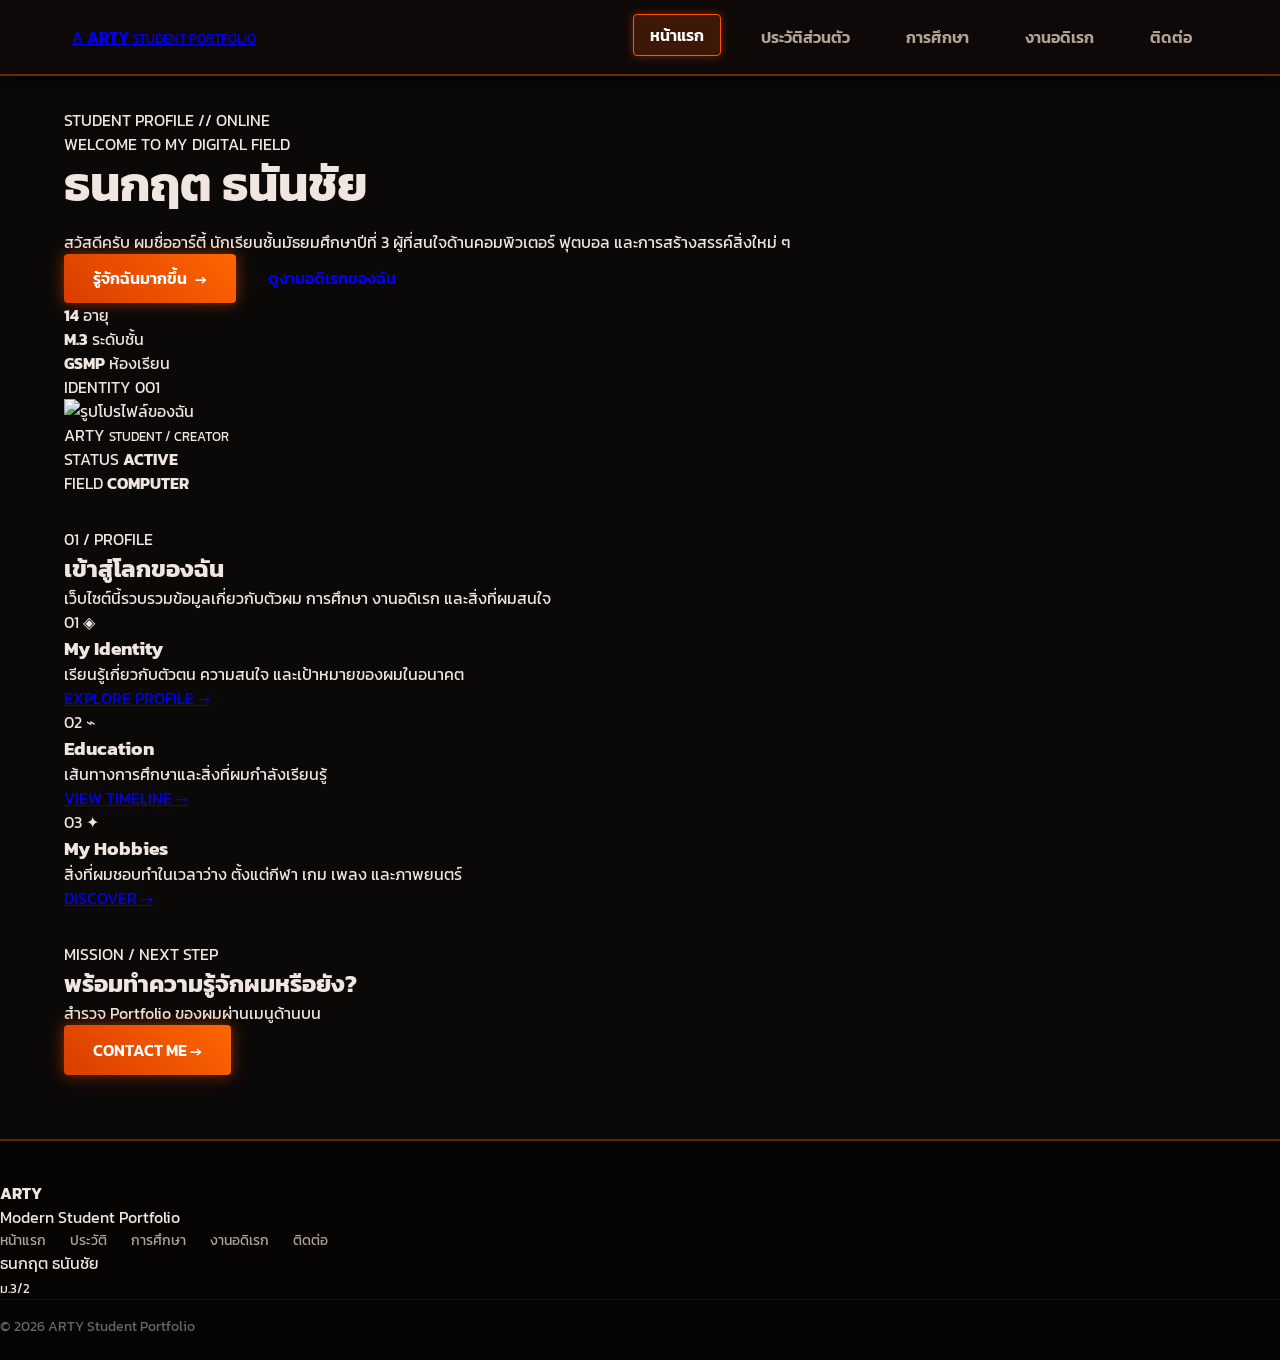
==== commit a60adc6f: "Update index.html" ====
--- a/index.html
+++ b/index.html
@@ -3,133 +3,284 @@
 <head>
     <meta charset="UTF-8">
     <meta name="viewport" content="width=device-width, initial-scale=1.0">
-    <title>อาร์ตี้ ธนกฤต - Warzone Portfolio</title>
+    <meta name="description" content="Arty - Modern Student Portfolio">
+    <title>ARTY | Student Portfolio</title>
     <link rel="stylesheet" href="style.css">
-    <link rel="stylesheet" href="https://cdnjs.cloudflare.com/ajax/libs/font-awesome/6.4.0/css/all.min.css">
 </head>
+
 <body>
 
-    <!-- Particle Spark Effect Layer -->
-    <div class="fire-sparks">
-        <div class="spark"></div>
-        <div class="spark"></div>
-        <div class="spark"></div>
-        <div class="spark"></div>
-        <div class="spark"></div>
-        <div class="spark"></div>
-        <div class="spark"></div>
-        <div class="spark"></div>
-    </div>
-
-    <!-- Navigation Bar -->
-    <header>
+    <!-- Background Effects -->
+    <div class="battlefield-bg"></div>
+    <div class="smoke-layer smoke-one"></div>
+    <div class="smoke-layer smoke-two"></div>
+    <div class="ember-layer"></div>
+    <div class="scanlines"></div>
+
+    <!-- Navigation -->
+    <header class="site-header">
         <nav class="navbar">
-            <div class="logo">
-                <i class="fa-solid fa-crosshairs"></i> ARTY <span>TACTICAL</span>
-            </div>
-            <ul class="nav-links">
-                <li><a href="index.html" class="active"><i class="fa-solid fa-house"></i> หน้าแรก</a></li>
-                <li><a href="profile.html"><i class="fa-solid fa-user-ninja"></i> ประวัติส่วนตัว</a></li>
-                <li><a href="education.html"><i class="fa-solid fa-graduation-cap"></i> การศึกษา</a></li>
-                <li><a href="hobby.html"><i class="fa-solid fa-gamepad"></i> งานอดิเรก</a></li>
-                <li><a href="contact.html"><i class="fa-solid fa-phone-volume"></i> ติดต่อ</a></li>
-            </ul>
+
+            <a href="index.html" class="brand">
+                <span class="brand-mark">A</span>
+                <span>
+                    <strong>ARTY</strong>
+                    <small>STUDENT PORTFOLIO</small>
+                </span>
+            </a>
+
+            <div class="nav-links">
+                <a href="index.html" class="active">หน้าแรก</a>
+                <a href="profile.html">ประวัติส่วนตัว</a>
+                <a href="education.html">การศึกษา</a>
+                <a href="hobby.html">งานอดิเรก</a>
+                <a href="contact.html">ติดต่อ</a>
+            </div>
+
         </nav>
     </header>
 
-    <!-- Main Content: Hero Section -->
-    <main class="container">
-        <section class="hero-section">
+    <main>
+
+        <!-- Hero -->
+        <section class="hero container">
+
             <div class="hero-content">
-                <div class="badge"><i class="fa-solid fa-shield-halved"></i> STUDENT PORTFOLIO M.3/2</div>
-                <h1>ธนกฤต ธนันชัย <span class="highlight">(อาร์ตี้)</span></h1>
-                <p class="hero-subtitle">"พร้อมลุยทุกความท้าทาย ทั้งในสนามแข่งและโลกแห่งการเรียนรู้"</p>
-                <p class="hero-desc">นักเรียนชั้นมัธยมศึกษาปีที่ 3/2 โรงเรียนจอมทอง ผู้มีความหลงใหลในกีฬาฟุตบอล สายลุยเกมระดับโปร และสนใจในการเรียนรู้ด้านคณิตศาสตร์และคอมพิวเตอร์อย่างมุ่งมั่น</p>
-                
-                <div class="hero-buttons">
-                    <a href="profile.html" class="btn btn-primary"><i class="fa-solid fa-user"></i> รู้จักฉันมากขึ้น</a>
-                    <a href="hobby.html" class="btn btn-secondary"><i class="fa-solid fa-fire"></i> ดูงานอดิเรกของฉัน</a>
-                </div>
-            </div>
-
-            <div class="hero-image-wrapper">
-                <div class="image-frame">
-                    <img src="https://placehold.co/400x500/2b1a0e/ff6600?text=ARTY+PROFILE" alt="รูปโปรไฟล์ของธนกฤต">
-                    <div class="frame-border"></div>
-                </div>
-            </div>
+
+                <div class="status-line">
+                    <span class="status-dot"></span>
+                    STUDENT PROFILE // ONLINE
+                </div>
+
+                <p class="hero-kicker">WELCOME TO MY DIGITAL FIELD</p>
+
+                <h1>
+                    ธนกฤต
+                    <span>ธนันชัย</span>
+                </h1>
+
+                <p class="hero-description">
+                    สวัสดีครับ ผมชื่ออาร์ตี้ นักเรียนชั้นมัธยมศึกษาปีที่ 3
+                    ผู้ที่สนใจด้านคอมพิวเตอร์ ฟุตบอล และการสร้างสรรค์สิ่งใหม่ ๆ
+                </p>
+
+                <div class="hero-actions">
+                    <a href="profile.html" class="btn btn-primary">
+                        รู้จักฉันมากขึ้น
+                        <span>→</span>
+                    </a>
+
+                    <a href="hobby.html" class="btn btn-outline">
+                        ดูงานอดิเรกของฉัน
+                    </a>
+                </div>
+
+                <div class="hero-stats">
+
+                    <div>
+                        <strong>14</strong>
+                        <span>อายุ</span>
+                    </div>
+
+                    <div>
+                        <strong>M.3</strong>
+                        <span>ระดับชั้น</span>
+                    </div>
+
+                    <div>
+                        <strong>GSMP</strong>
+                        <span>ห้องเรียน</span>
+                    </div>
+
+                </div>
+
+            </div>
+
+            <!-- Profile Visual -->
+            <div class="hero-visual">
+
+                <div class="target-ring ring-one"></div>
+                <div class="target-ring ring-two"></div>
+
+                <div class="profile-frame">
+
+                    <div class="frame-label">
+                        <span>IDENTITY</span>
+                        <span>001</span>
+                    </div>
+
+                    <img
+                        src="https://placehold.co/700x850/0a1726/bdeaff?text=ARTY"
+                        alt="รูปโปรไฟล์ของฉัน"
+                    >
+
+                    <div class="profile-overlay">
+                        <span>ARTY</span>
+                        <small>STUDENT / CREATOR</small>
+                    </div>
+
+                </div>
+
+                <div class="floating-data data-one">
+                    <span>STATUS</span>
+                    <strong>ACTIVE</strong>
+                </div>
+
+                <div class="floating-data data-two">
+                    <span>FIELD</span>
+                    <strong>COMPUTER</strong>
+                </div>
+
+            </div>
+
         </section>
 
-        <!-- Highlight Grid Section -->
-        <section class="stats-grid">
-            <div class="stat-card">
-                <i class="fa-solid fa-school icon"></i>
-                <h3>โรงเรียน</h3>
-                <p>จอมทอง (เชียงใหม่)</p>
-            </div>
-            <div class="stat-card">
-                <i class="fa-solid fa-ranking-star icon"></i>
-                <h3>ระดับชั้น</h3>
-                <p>มัธยมศึกษาปีที่ 3/2 (GSMP)</p>
-            </div>
-            <div class="stat-card">
-                <i class="fa-solid fa-code icon"></i>
-                <h3>วิชาที่ชอบ</h3>
-                <p>คณิตศาสตร์ & คอมพิวเตอร์</p>
-            </div>
-            <div class="stat-card">
-                <i class="fa-solid fa-football icon"></i>
-                <h3>ความสนใจ</h3>
-                <p>ฟุตบอล & เกม E-Sports</p>
-            </div>
+        <!-- Intro -->
+        <section class="section container">
+
+            <div class="section-heading">
+                <div>
+                    <span class="section-number">01 / PROFILE</span>
+                    <h2>เข้าสู่โลกของฉัน</h2>
+                </div>
+
+                <p>
+                    เว็บไซต์นี้รวบรวมข้อมูลเกี่ยวกับตัวผม
+                    การศึกษา งานอดิเรก และสิ่งที่ผมสนใจ
+                </p>
+            </div>
+
+            <div class="feature-grid">
+
+                <article class="feature-card large">
+                    <span class="feature-number">01</span>
+                    <span class="feature-icon">◈</span>
+                    <h3>My Identity</h3>
+                    <p>
+                        เรียนรู้เกี่ยวกับตัวตน ความสนใจ
+                        และเป้าหมายของผมในอนาคต
+                    </p>
+                    <a href="profile.html">EXPLORE PROFILE →</a>
+                </article>
+
+                <article class="feature-card">
+                    <span class="feature-number">02</span>
+                    <span class="feature-icon">⌁</span>
+                    <h3>Education</h3>
+                    <p>
+                        เส้นทางการศึกษาและสิ่งที่ผมกำลังเรียนรู้
+                    </p>
+                    <a href="education.html">VIEW TIMELINE →</a>
+                </article>
+
+                <article class="feature-card accent-card">
+                    <span class="feature-number">03</span>
+                    <span class="feature-icon">✦</span>
+                    <h3>My Hobbies</h3>
+                    <p>
+                        สิ่งที่ผมชอบทำในเวลาว่าง
+                        ตั้งแต่กีฬา เกม เพลง และภาพยนตร์
+                    </p>
+                    <a href="hobby.html">DISCOVER →</a>
+                </article>
+
+            </div>
+
         </section>
+
+        <!-- CTA -->
+        <section class="cta-section container">
+
+            <div class="cta-box">
+
+                <div>
+                    <span class="section-number">MISSION / NEXT STEP</span>
+                    <h2>พร้อมทำความรู้จักผมหรือยัง?</h2>
+                    <p>
+                        สำรวจ Portfolio ของผมผ่านเมนูด้านบน
+                    </p>
+                </div>
+
+                <a href="contact.html" class="btn btn-primary">
+                    CONTACT ME →
+                </a>
+
+            </div>
+
+        </section>
+
     </main>
 
     <!-- Footer -->
-    <footer>
-        <div class="footer-container">
-            <div class="footer-info">
-                <h3><i class="fa-solid fa-crosshairs"></i> ARTY TACTICAL PORTFOLIO</h3>
-                <p>ผลงานโครงงานวิชาคอมพิวเตอร์ - ธนกฤต ธนันชัย ชั้น ม.3/2 โรงเรียนจอมทอง</p>
-            </div>
-            <ul class="footer-links">
-                <li><a href="index.html">หน้าแรก</a></li>
-                <li><a href="profile.html">ประวัติส่วนตัว</a></li>
-                <li><a href="education.html">การศึกษา</a></li>
-                <li><a href="hobby.html">งานอดิเรก</a></li>
-                <li><a href="contact.html">ติดต่อ</a></li>
-            </ul>
-            <div class="copyright">
-                &copy; 2026 Thanakrit Thananchai. All Rights Reserved.
-            </div>
+    <footer class="footer">
+
+        <div class="footer-inner">
+
+            <div>
+                <strong>ARTY</strong>
+                <p>Modern Student Portfolio</p>
+            </div>
+
+            <div class="footer-links">
+                <a href="index.html">หน้าแรก</a>
+                <a href="profile.html">ประวัติ</a>
+                <a href="education.html">การศึกษา</a>
+                <a href="hobby.html">งานอดิเรก</a>
+                <a href="contact.html">ติดต่อ</a>
+            </div>
+
+            <div>
+                <p>ธนกฤต ธนันชัย</p>
+                <small>ม.3/2</small>
+            </div>
+
         </div>
+
+        <div class="copyright">
+            © 2026 ARTY Student Portfolio
+        </div>
+
     </footer>
 
-    <!-- Interactive Explosion Effect Script -->
+    <!-- Mouse Impact Effect -->
     <script>
-        document.addEventListener('click', function(e) {
-            const explosion = document.createElement('div');
-            explosion.className = 'explosion';
-            explosion.style.left = e.clientX + 'px';
-            explosion.style.top = e.clientY + 'px';
-            
-            // Create particle sparks on click
-            for (let i = 0; i < 12; i++) {
-                const spark = document.createElement('div');
-                spark.className = 'spark-particle';
-                const angle = Math.random() * Math.PI * 2;
-                const dist = Math.random() * 80 + 20;
-                spark.style.setProperty('--dx', Math.cos(angle) * dist + 'px');
-                spark.style.setProperty('--dy', Math.sin(angle) * dist + 'px');
-                explosion.appendChild(spark);
+        document.addEventListener("pointerdown", function(event) {
+
+            if (event.button !== 0) return;
+
+            if (
+                event.target.closest("a") ||
+                event.target.closest("button")
+            ) {
+                return;
             }
 
-            document.body.appendChild(explosion);
+            const burst = document.createElement("div");
+            burst.className = "click-burst";
+
+            burst.style.left = event.clientX + "px";
+            burst.style.top = event.clientY + "px";
+
+            burst.innerHTML = `
+                <span class="burst-flash"></span>
+                <span class="burst-ring"></span>
+                <span class="burst-ring ring-delay"></span>
+                <span class="burst-spark s1"></span>
+                <span class="burst-spark s2"></span>
+                <span class="burst-spark s3"></span>
+                <span class="burst-spark s4"></span>
+                <span class="burst-spark s5"></span>
+                <span class="burst-spark s6"></span>
+                <span class="burst-smoke"></span>
+            `;
+
+            document.body.appendChild(burst);
 
             setTimeout(() => {
-                explosion.remove();
-            }, 800);
+                burst.remove();
+            }, 900);
         });
     </script>
+
 </body>
 </html>
--- a/style.css
+++ b/style.css
@@ -1,2365 +1,804 @@
-/* =========================================================
-   ARTY STUDENT PORTFOLIO
-   Modern Cinematic Battlefield-Inspired Theme
-   ========================================================= */
+/* ==========================================================================
+   WAR-THEMED TACTICAL PORTFOLIO STYLESHEET
+   ========================================================================== */
+
+@import url('https://fonts.googleapis.com/css2?family=Kanit:wght@300;400;600;700&family=Teko:wght@500;700&display=swap');
 
 :root {
-    --bg: #050b12;
-    --bg-soft: #0a1420;
-    --panel: rgba(13, 28, 43, 0.72);
-    --panel-strong: #0c1a29;
-
-    --blue: #42b9ff;
-    --blue-light: #b9e8ff;
-    --blue-dark: #0b5f91;
-
-    --amber: #ffb84d;
-    --white: #f5faff;
-    --muted: #8ca3b5;
-
-    --border: rgba(115, 190, 235, 0.18);
-
-    --shadow:
-        0 25px 70px rgba(0, 0, 0, 0.45);
-
-    --radius: 22px;
-    --max-width: 1200px;
-}
-
-/* =========================================================
-   RESET
-   ========================================================= */
+    --primary-flame: #ff5500;
+    --secondary-amber: #ffaa00;
+    --dark-bg: #0b0908;
+    --card-bg: rgba(22, 16, 12, 0.85);
+    --border-color: rgba(255, 85, 0, 0.4);
+    --text-color: #f0e6df;
+    --text-muted: #b5a295;
+    --accent-red: #d92b2b;
+}
 
 * {
     margin: 0;
     padding: 0;
     box-sizing: border-box;
-}
-
-html {
-    scroll-behavior: smooth;
+    font-family: 'Kanit', sans-serif;
 }
 
 body {
+    background-color: var(--dark-bg);
+    /* พื้นหลังภาพสงครามรถถังระเบิดเสมือนจริง */
+    background-image: linear-gradient(to bottom, rgba(11, 9, 8, 0.75), rgba(11, 9, 8, 0.85)), 
+                      url('https://placehold.co/1920x1080/2b1a0e/ff5500?text=WARZONE+BACKGROUND');
+    background-size: cover;
+    background-position: center;
+    background-attachment: fixed;
+    color: var(--text-color);
+    overflow-x: hidden;
+    position: relative;
     min-height: 100vh;
-    background: var(--bg);
-    color: var(--white);
-    font-family:
-        Inter,
-        "Segoe UI",
-        Tahoma,
-        Arial,
-        sans-serif;
-
+}
+
+/* --------------------------------------------------
+   FIRE SPARKS BACKGROUND ANIMATION
+-------------------------------------------------- */
+.fire-sparks {
+    position: fixed;
+    top: 0;
+    left: 0;
+    width: 100%;
+    height: 100%;
+    pointer-events: none;
+    z-index: 1;
+}
+
+.spark {
+    position: absolute;
+    width: 4px;
+    height: 4px;
+    background: var(--secondary-amber);
+    border-radius: 50%;
+    box-shadow: 0 0 10px var(--primary-flame), 0 0 20px var(--primary-flame);
+    animation: floatUp 6s infinite ease-in-out;
+    opacity: 0;
+}
+
+.spark:nth-child(1) { left: 10%; animation-delay: 0s; animation-duration: 5s; }
+.spark:nth-child(2) { left: 25%; animation-delay: 1.5s; animation-duration: 7s; }
+.spark:nth-child(3) { left: 40%; animation-delay: 0.5s; animation-duration: 6s; }
+.spark:nth-child(4) { left: 60%; animation-delay: 2s; animation-duration: 5.5s; }
+.spark:nth-child(5) { left: 75%; animation-delay: 1s; animation-duration: 6.5s; }
+.spark:nth-child(6) { left: 90%; animation-delay: 2.5s; animation-duration: 8s; }
+
+@keyframes floatUp {
+    0% {
+        transform: translateY(100vh) scale(0.8);
+        opacity: 0;
+    }
+    50% {
+        opacity: 0.9;
+    }
+    100% {
+        transform: translateY(-10vh) scale(1.5);
+        opacity: 0;
+    }
+}
+
+/* --------------------------------------------------
+   NAVIGATION BAR
+-------------------------------------------------- */
+header {
+    position: sticky;
+    top: 0;
+    z-index: 100;
+    background: rgba(15, 11, 9, 0.9);
+    backdrop-filter: blur(10px);
+    border-bottom: 2px solid var(--border-color);
+    box-shadow: 0 4px 20px rgba(0, 0, 0, 0.8);
+}
+
+.navbar {
+    max-width: 1200px;
+    margin: 0 auto;
+    display: flex;
+    justify-content: space-between;
+    align-items: center;
+    padding: 1rem 2rem;
+}
+
+.logo {
+    font-family: 'Teko', sans-serif;
+    font-size: 2rem;
+    font-weight: 700;
+    color: #fff;
+    letter-spacing: 2px;
+}
+
+.logo span {
+    color: var(--primary-flame);
+}
+
+.nav-links {
+    display: flex;
+    list-style: none;
+    gap: 1.5rem;
+}
+
+.nav-links a {
+    color: var(--text-muted);
+    text-decoration: none;
+    font-size: 1rem;
+    font-weight: 600;
+    padding: 0.5rem 1rem;
+    border-radius: 4px;
+    transition: all 0.3s ease;
+    display: flex;
+    align-items: center;
+    gap: 0.5rem;
+}
+
+.nav-links a:hover, .nav-links a.active {
+    color: #fff;
+    background: rgba(255, 85, 0, 0.2);
+    border: 1px solid var(--primary-flame);
+    box-shadow: 0 0 10px rgba(255, 85, 0, 0.4);
+    transform: translateY(-2px);
+}
+
+/* --------------------------------------------------
+   MAIN CONTAINER & TITLES
+-------------------------------------------------- */
+.container {
+    max-width: 1200px;
+    margin: 2rem auto;
+    padding: 0 1.5rem;
+    position: relative;
+    z-index: 10;
+}
+
+.page-title {
+    font-family: 'Teko', sans-serif;
+    font-size: 3rem;
+    letter-spacing: 2px;
+    color: #fff;
+    margin-bottom: 2rem;
+    text-transform: uppercase;
+    border-bottom: 3px solid var(--primary-flame);
+    display: inline-block;
+    padding-bottom: 0.2rem;
+}
+
+.page-title span {
+    color: var(--primary-flame);
+}
+
+/* --------------------------------------------------
+   HERO SECTION
+-------------------------------------------------- */
+.hero-section {
+    display: grid;
+    grid-template-columns: 1fr 1fr;
+    gap: 3rem;
+    align-items: center;
+    padding: 3rem 0;
+}
+
+.badge {
+    display: inline-block;
+    background: rgba(255, 85, 0, 0.2);
+    color: var(--secondary-amber);
+    border: 1px solid var(--primary-flame);
+    padding: 0.3rem 1rem;
+    border-radius: 20px;
+    font-size: 0.85rem;
+    font-weight: 600;
+    margin-bottom: 1rem;
+}
+
+.hero-content h1 {
+    font-size: 3rem;
+    line-height: 1.2;
+    margin-bottom: 1rem;
+}
+
+.highlight {
+    color: var(--primary-flame);
+    text-shadow: 0 0 15px rgba(255, 85, 0, 0.6);
+}
+
+.hero-subtitle {
+    font-size: 1.25rem;
+    color: var(--secondary-amber);
+    margin-bottom: 1rem;
+    font-style: italic;
+}
+
+.hero-desc {
+    color: var(--text-muted);
     line-height: 1.7;
-    overflow-x: hidden;
-}
-
-img {
-    display: block;
-    max-width: 100%;
-}
-
-a {
-    color: inherit;
+    margin-bottom: 2rem;
+}
+
+.hero-buttons {
+    display: flex;
+    gap: 1rem;
+}
+
+.btn {
+    display: inline-flex;
+    align-items: center;
+    gap: 0.5rem;
+    padding: 0.8rem 1.8rem;
+    border-radius: 4px;
+    font-weight: 600;
     text-decoration: none;
-}
-
-button,
-a {
-    -webkit-tap-highlight-color: transparent;
-}
-
-/* =========================================================
-   CINEMATIC BACKGROUND
-   ========================================================= */
-
-.battlefield-bg {
-    position: fixed;
-    inset: 0;
-    z-index: -10;
-
-    background:
-        radial-gradient(
-            circle at 75% 35%,
-            rgba(47, 132, 177, 0.2),
-            transparent 25%
-        ),
-        radial-gradient(
-            circle at 15% 80%,
-            rgba(31, 76, 99, 0.22),
-            transparent 30%
-        ),
-        linear-gradient(
-            115deg,
-            #03080d 0%,
-            #071522 45%,
-            #050b11 100%
-        );
-
+    transition: all 0.3s ease;
+    cursor: pointer;
+    border: none;
+}
+
+.btn-primary {
+    background: linear-gradient(45deg, #d93d00, #ff6600);
+    color: #fff;
+    box-shadow: 0 0 15px rgba(255, 85, 0, 0.5);
+}
+
+.btn-primary:hover {
+    transform: translateY(-3px) scale(1.03);
+    box-shadow: 0 0 25px rgba(255, 85, 0, 0.8);
+}
+
+.btn-secondary {
+    background: transparent;
+    color: #fff;
+    border: 1px solid var(--border-color);
+}
+
+.btn-secondary:hover {
+    background: rgba(255, 85, 0, 0.1);
+    border-color: var(--primary-flame);
+    transform: translateY(-3px);
+}
+
+.hero-image-wrapper {
+    display: flex;
+    justify-content: center;
+}
+
+.image-frame {
+    position: relative;
+    width: 320px;
+    height: 400px;
+    border-radius: 12px;
     overflow: hidden;
-}
-
-.battlefield-bg::before {
-    content: "";
+    box-shadow: 0 0 30px rgba(0, 0, 0, 0.9);
+}
+
+.image-frame img {
+    width: 100%;
+    height: 100%;
+    object-fit: cover;
+    transition: transform 0.5s ease;
+}
+
+.image-frame:hover img {
+    transform: scale(1.08);
+}
+
+.frame-border {
     position: absolute;
     inset: 0;
-
-    background:
-        linear-gradient(
-            transparent 0 96%,
-            rgba(91, 182, 230, 0.05) 96% 100%
-        );
-
-    background-size: 100% 45px;
-
-    animation: gridMove 9s linear infinite;
-}
-
-.battlefield-bg::after {
-    content: "";
+    border: 2px solid var(--primary-flame);
+    border-radius: 12px;
+    pointer-events: none;
+    box-shadow: inset 0 0 15px rgba(255, 85, 0, 0.5);
+}
+
+/* --------------------------------------------------
+   STATS & HIGHLIGHT GRID
+-------------------------------------------------- */
+.stats-grid {
+    display: grid;
+    grid-template-columns: repeat(auto-fit, minmax(220px, 1fr));
+    gap: 1.5rem;
+    margin-top: 3rem;
+}
+
+.stat-card {
+    background: var(--card-bg);
+    border: 1px solid var(--border-color);
+    padding: 1.5rem;
+    border-radius: 8px;
+    text-align: center;
+    transition: all 0.3s ease;
+}
+
+.stat-card:hover {
+    transform: translateY(-5px);
+    border-color: var(--primary-flame);
+    box-shadow: 0 5px 20px rgba(255, 85, 0, 0.3);
+}
+
+.stat-card .icon {
+    font-size: 2.5rem;
+    color: var(--primary-flame);
+    margin-bottom: 0.8rem;
+}
+
+.stat-card h3 {
+    font-size: 1.1rem;
+    margin-bottom: 0.3rem;
+}
+
+.stat-card p {
+    color: var(--text-muted);
+    font-size: 0.95rem;
+}
+
+/* --------------------------------------------------
+   PROFILE PAGE STYLES
+-------------------------------------------------- */
+.profile-layout {
+    display: grid;
+    grid-template-columns: 320px 1fr;
+    gap: 2rem;
+}
+
+.profile-card-left {
+    background: var(--card-bg);
+    border: 1px solid var(--border-color);
+    padding: 1.5rem;
+    border-radius: 8px;
+    text-align: center;
+}
+
+.profile-img-container img {
+    width: 100%;
+    border-radius: 8px;
+    border: 2px solid var(--primary-flame);
+    margin-bottom: 1rem;
+}
+
+.status-online {
+    color: #00ff66;
+    font-weight: 600;
+    font-size: 0.9rem;
+}
+
+.tactical-box {
+    background: var(--card-bg);
+    border: 1px solid var(--border-color);
+    padding: 1.8rem;
+    border-radius: 8px;
+    margin-bottom: 1.5rem;
+}
+
+.tactical-box h3 {
+    color: var(--secondary-amber);
+    margin-bottom: 1.2rem;
+    border-bottom: 1px solid rgba(255, 85, 0, 0.2);
+    padding-bottom: 0.5rem;
+
+    font-family: 'Teko', sans-serif;
+    font-size: 1.8rem;
+    letter-spacing: 1px;
+}
+
+.info-grid {
+    display: grid;
+    grid-template-columns: repeat(2, 1fr);
+    gap: 1rem;
+}
+
+.info-item {
+    display: flex;
+    flex-direction: column;
+}
+
+.info-item .label {
+    color: var(--text-muted);
+    font-size: 0.85rem;
+}
+
+.info-item .value {
+    font-weight: 600;
+    font-size: 1.05rem;
+    color: #fff;
+}
+
+.bio-box p {
+    line-height: 1.8;
+    color: var(--text-muted);
+}
+
+/* --------------------------------------------------
+   EDUCATION TIMELINE & TABLE
+-------------------------------------------------- */
+.timeline {
+    position: relative;
+    max-width: 800px;
+    margin: 0 auto 3rem;
+}
+
+.timeline::before {
+    content: '';
     position: absolute;
-    inset: -20%;
-
-    background:
-        radial-gradient(
-            ellipse at 30% 70%,
-            rgba(200, 215, 220, 0.08),
-            transparent 22%
-        ),
-        radial-gradient(
-            ellipse at 70% 40%,
-            rgba(140, 160, 170, 0.08),
-            transparent 25%
-        ),
-        radial-gradient(
-            ellipse at 50% 90%,
-            rgba(255, 160, 60, 0.05),
-            transparent 20%
-        );
-
-    filter: blur(25px);
-
-    animation: atmosphere 16s ease-in-out infinite alternate;
-}
-
-.smoke-layer {
-    position: fixed;
-    inset: -20%;
-    z-index: -7;
-    pointer-events: none;
-
-    filter: blur(45px);
-    opacity: 0.32;
-}
-
-.smoke-one {
-    background:
-        radial-gradient(
-            ellipse at 25% 55%,
-            rgba(165, 180, 188, 0.18),
-            transparent 30%
-        ),
-        radial-gradient(
-            ellipse at 65% 45%,
-            rgba(118, 137, 148, 0.15),
-            transparent 28%
-        );
-
-    animation: smokeDrift 18s ease-in-out infinite alternate;
-}
-
-.smoke-two {
-    background:
-        radial-gradient(
-            ellipse at 75% 70%,
-            rgba(60, 94, 111, 0.2),
-            transparent 30%
-        ),
-        radial-gradient(
-            ellipse at 20% 20%,
-            rgba(115, 145, 158, 0.1),
-            transparent 25%
-        );
-
-    animation: smokeDriftReverse 25s ease-in-out infinite alternate;
-}
-
-.ember-layer {
-    position: fixed;
-    inset: 0;
-    z-index: -4;
-    pointer-events: none;
-
-    background-image:
-        radial-gradient(
-            circle,
-            rgba(255, 184, 77, 0.85) 0 1px,
-            transparent 2px
-        ),
-        radial-gradient(
-            circle,
-            rgba(116, 204, 255, 0.65) 0 1px,
-            transparent 2px
-        );
-
-    background-size:
-        150px 130px,
-        220px 190px;
-
-    background-position:
-        20px 30px,
-        100px 80px;
-
-    opacity: 0.28;
-
-    animation: emberFloat 14s linear infinite;
-}
-
-.scanlines {
-    position: fixed;
-    inset: 0;
-    z-index: 20;
-    pointer-events: none;
-
-    background:
-        repeating-linear-gradient(
-            0deg,
-            transparent,
-            transparent 3px,
-            rgba(255, 255, 255, 0.012) 4px
-        );
-
-    opacity: 0.5;
-}
-
-/* =========================================================
-   HEADER
-   ========================================================= */
-
-.site-header {
-    position: sticky;
-    top: 14px;
-    z-index: 100;
-
-    padding: 14px 20px 0;
-}
-
-.navbar {
-    max-width: var(--max-width);
-    margin: auto;
-
-    min-height: 72px;
-
+    left: 20px;
+    top: 0;
+    width: 3px;
+    height: 100%;
+    background: var(--border-color);
+}
+
+.timeline-item {
+    position: relative;
+    padding-left: 60px;
+    margin-bottom: 2rem;
+}
+
+.timeline-icon {
+    position: absolute;
+    left: 0;
+    top: 0;
+    width: 42px;
+    height: 42px;
+    background: var(--dark-bg);
+    border: 2px solid var(--primary-flame);
+    border-radius: 50%;
     display: flex;
     align-items: center;
-    justify-content: space-between;
-    gap: 30px;
-
-    padding: 12px 18px;
-
-    background: rgba(7, 17, 29, 0.76);
-    border: 1px solid var(--border);
-
-    border-radius: 18px;
-
-    backdrop-filter: blur(18px);
-    -webkit-backdrop-filter: blur(18px);
-
-    box-shadow: 0 15px 45px rgba(0, 0, 0, 0.35);
-}
-
-.brand {
-    display: flex;
-    align-items: center;
-    gap: 11px;
-}
-
-.brand-mark {
-    width: 42px;
-    height: 42px;
-
+    justify-content: center;
+    color: var(--primary-flame);
+}
+
+.timeline-content {
+    background: var(--card-bg);
+    border: 1px solid var(--border-color);
+    padding: 1.5rem;
+    border-radius: 8px;
+}
+
+.time-badge {
+    background: rgba(255, 85, 0, 0.2);
+    color: var(--secondary-amber);
+    padding: 0.2rem 0.6rem;
+    font-size: 0.8rem;
+    border-radius: 4px;
+}
+
+.active-badge {
+    background: var(--primary-flame);
+    color: #fff;
+}
+
+.timeline-content h3 {
+    margin: 0.5rem 0;
+}
+
+.edu-details-grid {
     display: grid;
-    place-items: center;
-
-    color: #06111a;
-
-    background:
-        linear-gradient(
-            135deg,
-            var(--blue-light),
-            var(--blue)
-        );
-
-    border-radius: 10px;
-
-    font-weight: 900;
-
-    box-shadow:
-        0 0 25px rgba(66, 185, 255, 0.28);
-}
-
-.brand strong {
-    display: block;
-    font-size: 15px;
-    letter-spacing: 0.14em;
-}
-
-.brand small {
-    display: block;
-    color: var(--muted);
-    font-size: 8px;
-    letter-spacing: 0.16em;
-}
-
-.nav-links {
-    display: flex;
-    align-items: center;
-    gap: 5px;
-}
-
-.nav-links a {
-    position: relative;
-
-    padding: 10px 13px;
-
-    color: #9eb2c1;
-
-    font-size: 13px;
+    grid-template-columns: 1fr 1fr;
+    gap: 1.5rem;
+    margin-bottom: 3rem;
+}
+
+.edu-card {
+    background: var(--card-bg);
+    border: 1px solid var(--border-color);
+    padding: 1.5rem;
+    border-radius: 8px;
+}
+
+.icon-lg {
+    font-size: 2rem;
+    color: var(--primary-flame);
+    margin-bottom: 0.5rem;
+}
+
+.table-container {
+    background: var(--card-bg);
+    border: 1px solid var(--border-color);
+    padding: 1.5rem;
+    border-radius: 8px;
+}
+
+.table-container h3 {
+    margin-bottom: 1rem;
+    color: var(--secondary-amber);
+}
+
+.styled-table {
+    width: 100%;
+    border-collapse: collapse;
+    text-align: left;
+}
+
+.styled-table th, .styled-table td {
+    padding: 1rem;
+    border-bottom: 1px solid rgba(255, 85, 0, 0.15);
+}
+
+.styled-table th {
+    background: rgba(255, 85, 0, 0.2);
+    color: var(--secondary-amber);
+}
+
+.status-complete {
+    color: #a8a8a8;
+}
+
+.status-active {
+    color: #00ff66;
     font-weight: 600;
-
-    border-radius: 10px;
-
-    transition:
-        color 0.25s ease,
-        background 0.25s ease,
-        transform 0.25s ease;
-}
-
-.nav-links a:hover {
-    color: var(--white);
-    background: rgba(66, 185, 255, 0.08);
-    transform: translateY(-2px);
-}
-
-.nav-links a.active {
-    color: var(--blue-light);
-    background: rgba(66, 185, 255, 0.1);
-}
-
-.nav-links a.active::after {
-    content: "";
-
-    position: absolute;
-    left: 15px;
-    right: 15px;
-    bottom: 5px;
-
-    height: 2px;
-
-    background: var(--blue);
-
-    box-shadow:
-        0 0 10px var(--blue);
-}
-
-/* =========================================================
-   GLOBAL
-   ========================================================= */
-
-.container {
-    width: min(
-        calc(100% - 40px),
-        var(--max-width)
-    );
-
-    margin-inline: auto;
-}
-
-.section {
-    padding: 100px 0;
-}
-
-.section-heading {
-    display: flex;
-    align-items: end;
-    justify-content: space-between;
-    gap: 40px;
-
-    margin-bottom: 42px;
-}
-
-.section-heading > p {
-    max-width: 450px;
-    color: var(--muted);
-}
-
-.section-number {
-    display: inline-block;
-
-    color: var(--blue);
-    font-size: 11px;
-    font-weight: 800;
-
-    letter-spacing: 0.2em;
-}
-
-h1,
-h2,
-h3 {
-    line-height: 1.1;
-}
-
-p {
-    color: var(--muted);
-}
-
-/* =========================================================
-   HERO
-   ========================================================= */
-
-.hero {
-    min-height: calc(100vh - 110px);
-
-    display: grid;
-    grid-template-columns: 1.05fr 0.95fr;
-
-    align-items: center;
-
-    gap: 70px;
-
-    padding-top: 70px;
-    padding-bottom: 90px;
-}
-
-.status-line {
-    display: inline-flex;
-    align-items: center;
-    gap: 9px;
-
-    padding: 7px 12px;
-
-    margin-bottom: 22px;
-
-    color: #a7c4d5;
-
-    background: rgba(66, 185, 255, 0.07);
-    border: 1px solid rgba(66, 185, 255, 0.13);
-
-    border-radius: 100px;
-
-    font-size: 10px;
-    letter-spacing: 0.14em;
-}
-
-.status-dot {
-    width: 7px;
-    height: 7px;
-
-    border-radius: 50%;
-
-    background: #5ff0a8;
-
-    box-shadow:
-        0 0 12px #5ff0a8;
-
-    animation: pulse 1.8s infinite;
-}
-
-.hero-kicker {
-    margin-bottom: 10px;
-
-    color: var(--blue);
-    font-size: 12px;
-    font-weight: 800;
-    letter-spacing: 0.24em;
-}
-
-.hero h1 {
-    max-width: 720px;
-
-    font-size: clamp(
-        55px,
-        8vw,
-        100px
-    );
-
-    letter-spacing: -0.055em;
-
-    text-shadow:
-        0 15px 40px rgba(0, 0, 0, 0.45);
-}
-
-.hero h1 span {
-    display: block;
-    color: transparent;
-
-    -webkit-text-stroke:
-        1px rgba(189, 232, 255, 0.55);
-
-    background:
-        linear-gradient(
-            120deg,
-            #ffffff,
-            #5ebfff
-        );
-
-    background-clip: text;
-    -webkit-background-clip: text;
-}
-
-.hero-description {
-    max-width: 590px;
-
-    margin-top: 25px;
-
-    font-size: 17px;
-}
-
-.hero-actions {
-    display: flex;
-    flex-wrap: wrap;
-
-    gap: 12px;
-
-    margin-top: 35px;
-}
-
-.btn {
-    min-height: 50px;
-
-    display: inline-flex;
-    align-items: center;
-    justify-content: center;
-    gap: 12px;
-
-    padding: 0 21px;
-
-    border-radius: 12px;
-
-    font-size: 12px;
-    font-weight: 800;
-    letter-spacing: 0.07em;
-
-    transition:
-        transform 0.25s ease,
-        box-shadow 0.25s ease,
-        background 0.25s ease;
-}
-
-.btn:hover {
-    transform: translateY(-4px);
-}
-
-.btn-primary {
-    color: #04101a;
-
-    background:
-        linear-gradient(
-            135deg,
-            var(--blue-light),
-            var(--blue)
-        );
-
-    box-shadow:
-        0 12px 35px rgba(66, 185, 255, 0.2);
-}
-
-.btn-primary:hover {
-    box-shadow:
-        0 18px 45px rgba(66, 185, 255, 0.34);
-}
-
-.btn-outline {
-    color: var(--white);
-
-    border: 1px solid var(--border);
-
-    background: rgba(255, 255, 255, 0.025);
-}
-
-.btn-outline:hover {
-    border-color: rgba(66, 185, 255, 0.45);
-    background: rgba(66, 185, 255, 0.08);
-}
-
-.hero-stats {
-    display: flex;
-    gap: 38px;
-
-    margin-top: 50px;
-}
-
-.hero-stats div {
-    position: relative;
-}
-
-.hero-stats div:not(:last-child)::after {
-    content: "";
-
-    position: absolute;
-
-    width: 1px;
-    height: 35px;
-
-    right: -20px;
-    top: 5px;
-
-    background: var(--border);
-}
-
-.hero-stats strong {
-    display: block;
-
-    color: var(--blue-light);
-
-    font-size: 23px;
-}
-
-.hero-stats span {
-    color: var(--muted);
-
-    font-size: 10px;
-    letter-spacing: 0.12em;
-}
-
-/* =========================================================
-   PROFILE VISUAL
-   ========================================================= */
-
-.hero-visual {
-    position: relative;
-
-    min-height: 600px;
-
-    display: grid;
-    place-items: center;
-}
-
-.profile-frame {
-    position: relative;
-
-    width: min(390px, 80vw);
-
-    padding: 10px;
-
-    border: 1px solid rgba(141, 216, 255, 0.35);
-
-    background:
-        linear-gradient(
-            145deg,
-            rgba(61, 153, 198, 0.18),
-            rgba(0, 0, 0, 0.35)
-        );
-
-    box-shadow:
-        0 40px 100px rgba(0, 0, 0, 0.6),
-        0 0 70px rgba(39, 133, 177, 0.12);
-
-    transform: rotate(2deg);
-
-    transition:
-        transform 0.5s ease,
-        box-shadow 0.5s ease;
-}
-
-.profile-frame:hover {
-    transform:
-        rotate(0deg)
-        translateY(-8px)
-        scale(1.02);
-
-    box-shadow:
-        0 50px 120px rgba(0, 0, 0, 0.65),
-        0 0 90px rgba(66, 185, 255, 0.18);
-}
-
-.profile-frame img {
-    width: 100%;
-    aspect-ratio: 0.82;
-
-    object-fit: cover;
-
-    filter:
-        saturate(0.8)
-        contrast(1.12);
-}
-
-.frame-label {
-    position: absolute;
-    z-index: 2;
-
-    top: 23px;
-    left: 23px;
-    right: 23px;
-
-    display: flex;
-    justify-content: space-between;
-
-    color: rgba(230, 247, 255, 0.8);
-
-    font-size: 9px;
-    font-weight: 800;
-    letter-spacing: 0.18em;
-}
-
-.profile-overlay {
-    position: absolute;
-    left: 20px;
-    bottom: 20px;
-
-    padding: 12px 16px;
-
-    background: rgba(3, 10, 17, 0.75);
-
-    border-left: 2px solid var(--blue);
-
-    backdrop-filter: blur(8px);
-}
-
-.profile-overlay span {
-    display: block;
-
-    color: var(--white);
-
-    font-size: 18px;
-    font-weight: 900;
-}
-
-.profile-overlay small {
-    color: var(--blue-light);
-
-    font-size: 8px;
-    letter-spacing: 0.16em;
-}
-
-.target-ring {
-    position: absolute;
-
-    border: 1px solid rgba(66, 185, 255, 0.17);
-
-    border-radius: 50%;
-
-    pointer-events: none;
-
-    animation: rotateRing 20s linear infinite;
-}
-
-.ring-one {
-    width: 540px;
-    height: 540px;
-}
-
-.ring-two {
-    width: 680px;
-    height: 680px;
-
-    border-style: dashed;
-
-    opacity: 0.35;
-
-    animation-duration: 35s;
-    animation-direction: reverse;
-}
-
-.floating-data {
-    position: absolute;
-
-    padding: 11px 14px;
-
-    background: rgba(5, 14, 24, 0.78);
-
-    border: 1px solid var(--border);
-
-    backdrop-filter: blur(12px);
-
-    box-shadow: var(--shadow);
-}
-
-.floating-data span {
-    display: block;
-
-    color: var(--muted);
-
-    font-size: 8px;
-    letter-spacing: 0.15em;
-}
-
-.floating-data strong {
-    color: var(--blue-light);
-
-    font-size: 12px;
-}
-
-.data-one {
-    top: 20%;
-    right: 0;
-}
-
-.data-two {
-    bottom: 18%;
-    left: 0;
-}
-
-/* =========================================================
-   FEATURE CARDS
-   ========================================================= */
-
-.feature-grid {
-    display: grid;
-
-    grid-template-columns:
-        1.25fr
-        0.9fr
-        0.9fr;
-
-    gap: 18px;
-}
-
-.feature-card {
-    position: relative;
-
-    min-height: 300px;
-
-    padding: 32px;
-
-    overflow: hidden;
-
-    background:
-        linear-gradient(
-            145deg,
-            rgba(17, 39, 57, 0.82),
-            rgba(7, 16, 27, 0.78)
-        );
-
-    border: 1px solid var(--border);
-
-    border-radius: var(--radius);
-
-    box-shadow: var(--shadow);
-
-    transition:
-        transform 0.35s ease,
-        border-color 0.35s ease,
-        box-shadow 0.35s ease;
-}
-
-.feature-card::before {
-    content: "";
-
-    position: absolute;
-
-    width: 180px;
-    height: 180px;
-
-    right: -70px;
-    bottom: -80px;
-
-    border-radius: 50%;
-
-    background: rgba(66, 185, 255, 0.1);
-
-    filter: blur(15px);
-}
-
-.feature-card:hover {
-    transform: translateY(-9px);
-
-    border-color:
-        rgba(66, 185, 255, 0.4);
-
-    box-shadow:
-        0 30px 70px rgba(0, 0, 0, 0.45),
-        0 0 45px rgba(66, 185, 255, 0.07);
-}
-
-.feature-number {
-    position: absolute;
-    top: 22px;
-    right: 25px;
-
-    color: rgba(255,255,255,0.18);
-
-    font-size: 32px;
-    font-weight: 900;
-}
-
-.feature-icon {
-    display: block;
-
-    margin-bottom: 60px;
-
-    color: var(--blue);
-
-    font-size: 30px;
-}
-
-.feature-card h3 {
-    font-size: 27px;
-}
-
-.feature-card p {
-    margin-top: 12px;
-
-    font-size: 14px;
-}
-
-.feature-card a {
-    display: inline-block;
-
-    margin-top: 25px;
-
-    color: var(--blue-light);
-
-    font-size: 10px;
-    font-weight: 800;
-    letter-spacing: 0.12em;
-}
-
-.accent-card {
-    background:
-        linear-gradient(
-            145deg,
-            rgba(17, 54, 76, 0.88),
-            rgba(6, 19, 30, 0.85)
-        );
-}
-
-/* =========================================================
-   CTA
-   ========================================================= */
-
-.cta-section {
-    padding-bottom: 110px;
-}
-
-.cta-box {
-    display: flex;
-    align-items: center;
-    justify-content: space-between;
-    gap: 30px;
-
-    padding: 40px;
-
-    background:
-        linear-gradient(
-            100deg,
-            rgba(27, 69, 94, 0.45),
-            rgba(10, 22, 34, 0.8)
-        );
-
-    border: 1px solid var(--border);
-
-    border-radius: 22px;
-
-    box-shadow: var(--shadow);
-}
-
-.cta-box h2 {
-    margin-top: 8px;
-
-    font-size: clamp(28px, 4vw, 45px);
-}
-
-.cta-box p {
-    margin-top: 8px;
-}
-
-/* =========================================================
-   PAGE HERO
-   ========================================================= */
-
-.page-hero {
-    padding-top: 150px;
-    padding-bottom: 70px;
-}
-
-.page-hero h1 {
-    margin-top: 10px;
-
-    font-size: clamp(
-        60px,
-        9vw,
-        110px
-    );
-
-    letter-spacing: -0.06em;
-}
-
-.page-hero h1 span {
-    color: transparent;
-
-    -webkit-text-stroke:
-        1px rgba(189, 232, 255, 0.55);
-}
-
-.page-hero p {
-    margin-top: 15px;
-    font-size: 17px;
-}
-
-/* =========================================================
-   PROFILE PAGE
-   ========================================================= */
-
-.profile-layout {
-    display: grid;
-
-    grid-template-columns:
-        0.75fr
-        1.25fr;
-
-    gap: 70px;
-
-    align-items: center;
-}
-
-.profile-large .profile-frame {
-    width: 100%;
-    max-width: 410px;
-    margin: auto;
-}
-
-.profile-information h2 {
-    margin-top: 10px;
-
-    font-size: clamp(
-        35px,
-        5vw,
-        58px
-    );
-}
-
-.lead {
-    margin-top: 20px;
-
-    max-width: 620px;
-
-    font-size: 17px;
-}
-
-.info-grid {
-    display: grid;
-
-    grid-template-columns: repeat(2, 1fr);
-
-    gap: 12px;
-
-    margin-top: 35px;
-}
-
-.info-box {
-    padding: 18px;
-
-    background: rgba(14, 31, 46, 0.7);
-
-    border: 1px solid var(--border);
-
-    border-radius: 14px;
-
-    transition:
-        transform 0.25s ease,
-        border-color 0.25s ease;
-}
-
-.info-box:hover {
-    transform: translateY(-4px);
-    border-color: rgba(66, 185, 255, 0.35);
-}
-
-.info-box span {
-    display: block;
-
-    color: var(--muted);
-
-    font-size: 10px;
-    letter-spacing: 0.1em;
-}
-
-.info-box strong {
-    display: block;
-
-    margin-top: 5px;
-
-    color: var(--blue-light);
-}
-
-.about-panel {
-    display: grid;
-
-    grid-template-columns: 0.65fr 1.35fr;
-
-    gap: 60px;
-
-    padding: 45px;
-
-    background:
-        linear-gradient(
-            135deg,
-            rgba(16, 39, 56, 0.8),
-            rgba(7, 16, 25, 0.8)
-        );
-
-    border: 1px solid var(--border);
-
-    border-radius: 22px;
-
-    box-shadow: var(--shadow);
-}
-
-.about-title h2 {
-    margin-top: 8px;
-    font-size: 42px;
-}
-
-.about-text p + p {
-    margin-top: 20px;
-}
-
-/* =========================================================
-   TIMELINE
-   ========================================================= */
-
-.timeline {
-    position: relative;
-
-    max-width: 900px;
-
-    margin: auto;
-}
-
-.timeline::before {
-    content: "";
-
-    position: absolute;
-
-    left: 27px;
-    top: 0;
-    bottom: 0;
-
-    width: 1px;
-
-    background:
-        linear-gradient(
-            transparent,
-            var(--blue),
-            transparent
-        );
-}
-
-.timeline-item {
-    position: relative;
-
-    display: grid;
-
-    grid-template-columns: 55px 1fr;
-
-    gap: 28px;
-
-    margin-bottom: 35px;
-}
-
-.timeline-dot {
-    position: relative;
-    z-index: 2;
-
-    width: 55px;
-    height: 55px;
-
-    display: grid;
-    place-items: center;
-
-    color: var(--blue-light);
-
-    background: #081522;
-
-    border: 1px solid rgba(66, 185, 255, 0.35);
-
-    border-radius: 50%;
-
-    font-size: 10px;
-    font-weight: 900;
-}
-
-.timeline-content {
-    padding: 28px;
-
-    background: rgba(13, 29, 44, 0.7);
-
-    border: 1px solid var(--border);
-
-    border-radius: 18px;
-
-    transition: transform 0.3s ease;
-}
-
-.timeline-content:hover {
-    transform: translateX(8px);
-}
-
-.timeline-content > span {
-    color: var(--blue);
-
-    font-size: 9px;
-    font-weight: 800;
-
-    letter-spacing: 0.15em;
-}
-
-.timeline-content h2 {
-    margin-top: 8px;
-    font-size: 28px;
-}
-
-.timeline-content p {
-    margin-top: 10px;
-}
-
-.timeline-item.current .timeline-dot {
-    color: #07121c;
-
-    background:
-        linear-gradient(
-            135deg,
-            var(--blue-light),
-            var(--blue)
-        );
-
-    box-shadow:
-        0 0 30px rgba(66, 185, 255, 0.35);
-}
-
-/* =========================================================
-   EDUCATION
-   ========================================================= */
-
-.education-highlight {
-    display: grid;
-
-    grid-template-columns:
-        1fr
-        1fr;
-
-    overflow: hidden;
-
-    background:
-        linear-gradient(
-            125deg,
-            rgba(19, 55, 75, 0.75),
-            rgba(7, 18, 29, 0.85)
-        );
-
-    border: 1px solid var(--border);
-
-    border-radius: 24px;
-
-    box-shadow: var(--shadow);
-}
-
-.highlight-main {
-    padding: 55px;
-}
-
-.highlight-main h2 {
-    margin-top: 10px;
-
-    font-size: clamp(
-        35px,
-        5vw,
-        65px
-    );
-}
-
-.highlight-main p {
-    margin-top: 10px;
-
-    font-size: 18px;
-}
-
-.class-badge {
-    display: inline-block;
-
-    margin-top: 25px;
-    padding: 8px 15px;
-
-    color: #05131c;
-
-    background: var(--blue);
-
-    border-radius: 100px;
-
-    font-size: 10px;
-    font-weight: 900;
-}
-
-.highlight-side {
-    display: grid;
-
-    grid-template-columns: 1fr 1fr;
-
-    background: rgba(0, 0, 0, 0.18);
-}
-
-.highlight-side div {
-    padding: 30px;
-
-    border-left: 1px solid var(--border);
-    border-bottom: 1px solid var(--border);
-}
-
-.highlight-side span {
-    display: block;
-
-    color: var(--muted);
-
-    font-size: 10px;
-}
-
-.highlight-side strong {
-    display: block;
-
-    margin-top: 5px;
-
-    color: var(--blue-light);
-}
-
-/* =========================================================
-   TABLE
-   ========================================================= */
-
-.table-wrapper {
-    overflow-x: auto;
-
-    border: 1px solid var(--border);
-
-    border-radius: 18px;
-
-    background: rgba(10, 23, 35, 0.7);
-}
-
-table {
-    width: 100%;
-
-    border-collapse: collapse;
-
-    min-width: 650px;
-}
-
-th,
-td {
-    padding: 18px 20px;
-
-    text-align: left;
-
-    border-bottom: 1px solid var(--border);
-}
-
-th {
-    color: var(--blue-light);
-
-    background: rgba(66, 185, 255, 0.06);
-
-    font-size: 11px;
-
-    letter-spacing: 0.1em;
-}
-
-td {
-    color: #b8c9d5;
-
-    font-size: 13px;
-}
-
-tr:last-child td {
-    border-bottom: 0;
-}
-
-tr:hover td {
-    background: rgba(66, 185, 255, 0.035);
-}
-
-/* =========================================================
-   HOBBIES
-   ========================================================= */
-
+}
+
+/* --------------------------------------------------
+   HOBBY GRID
+-------------------------------------------------- */
 .hobby-grid {
     display: grid;
-
-    grid-template-columns: repeat(2, 1fr);
-
-    gap: 20px;
+    grid-template-columns: repeat(auto-fit, minmax(280px, 1fr));
+    gap: 1.5rem;
 }
 
 .hobby-card {
-    overflow: hidden;
-
-    background:
-        linear-gradient(
-            145deg,
-            rgba(16, 35, 51, 0.82),
-            rgba(7, 16, 26, 0.9)
-        );
-
-    border: 1px solid var(--border);
-
-    border-radius: 22px;
-
-    box-shadow: var(--shadow);
-
-    transition:
-        transform 0.35s ease,
-        border-color 0.35s ease;
+    background: var(--card-bg);
+    border: 1px solid var(--border-color);
+    padding: 2rem;
+    border-radius: 8px;
+    transition: all 0.3s ease;
 }
 
 .hobby-card:hover {
-    transform: translateY(-10px);
-
-    border-color:
-        rgba(66, 185, 255, 0.38);
-}
-
-.hobby-image {
-    position: relative;
-
-    overflow: hidden;
-}
-
-.hobby-image::after {
-    content: "";
-
-    position: absolute;
-    inset: 0;
-
-    background:
-        linear-gradient(
-            transparent 40%,
-            rgba(3, 10, 16, 0.8)
-        );
-}
-
-.hobby-image img {
-    width: 100%;
-
-    aspect-ratio: 16 / 8;
-
-    object-fit: cover;
-
-    filter:
-        saturate(0.75)
-        contrast(1.15);
-
-    transition:
-        transform 0.6s ease;
-}
-
-.hobby-card:hover .hobby-image img {
-    transform: scale(1.07);
-}
-
-.hobby-content {
-    padding: 28px;
-}
-
-.hobby-content > span {
-    color: var(--blue);
-
-    font-size: 9px;
-    font-weight: 900;
-
-    letter-spacing: 0.15em;
-}
-
-.hobby-content h2 {
-    margin-top: 7px;
-
-    font-size: 32px;
-}
-
-.hobby-content p {
-    margin-top: 10px;
-}
-
-.accent-hobby {
-    border-color:
-        rgba(255, 184, 77, 0.18);
-}
-
-.accent-hobby:hover {
-    border-color:
-        rgba(255, 184, 77, 0.45);
-}
-
-.interest-banner {
-    position: relative;
-
-    overflow: hidden;
-
-    padding: 65px;
-
-    background:
-        linear-gradient(
-            110deg,
-            rgba(26, 64, 83, 0.7),
-            rgba(8, 19, 29, 0.9)
-        );
-
-    border: 1px solid var(--border);
-
-    border-radius: 25px;
-
+    transform: translateY(-8px);
+    border-color: var(--primary-flame);
+    box-shadow: 0 10px 25px rgba(255, 85, 0, 0.4);
+}
+
+.hobby-icon {
+    font-size: 2.8rem;
+    color: var(--primary-flame);
+    margin-bottom: 1rem;
+}
+
+.hobby-card h3 {
+    font-size: 1.3rem;
+    margin-bottom: 0.5rem;
+}
+
+.hobby-card p {
+    color: var(--text-muted);
+    line-height: 1.6;
+}
+
+.highlight-card {
+    border: 2px solid var(--primary-flame);
+    background: linear-gradient(135deg, var(--card-bg), rgba(255, 85, 0, 0.15));
+}
+
+/* --------------------------------------------------
+   CONTACT SECTION
+-------------------------------------------------- */
+.contact-wrapper {
+    max-width: 800px;
+    margin: 0 auto;
+}
+
+.contact-box {
+    background: var(--card-bg);
+    border: 1px solid var(--border-color);
+    padding: 2.5rem;
+    border-radius: 12px;
     text-align: center;
 }
 
-.interest-banner::after {
-    content: "";
-
-    position: absolute;
-
-    width: 300px;
-    height: 300px;
-
-    left: 50%;
-    top: 50%;
-
-    transform: translate(-50%, -50%);
-
-    border: 1px solid rgba(66, 185, 255, 0.12);
-
-    border-radius: 50%;
-
-    box-shadow:
-        0 0 0 40px rgba(66, 185, 255, 0.025),
-        0 0 0 80px rgba(66, 185, 255, 0.018);
-}
-
-.interest-banner > * {
-    position: relative;
-    z-index: 2;
-}
-
-.interest-banner h2 {
-    margin-top: 10px;
-
-    font-size: clamp(
-        55px,
-        10vw,
-        100px
-    );
-
-    letter-spacing: -0.06em;
-}
-
-.interest-banner p {
-    max-width: 650px;
-
-    margin: 15px auto 0;
-}
-
-/* =========================================================
-   CONTACT
-   ========================================================= */
-
-.contact-layout {
-    display: grid;
-
-    grid-template-columns:
-        0.8fr
-        1.2fr;
-
-    gap: 70px;
-
-    align-items: center;
-}
-
-.contact-intro h2 {
-    margin-top: 10px;
-
-    font-size: clamp(
-        50px,
-        7vw,
-        85px
-    );
-
-    letter-spacing: -0.06em;
-}
-
-.contact-intro > p {
-    max-width: 500px;
-
-    margin-top: 20px;
-
-    font-size: 17px;
-}
-
-.contact-status {
-    display: inline-flex;
-    align-items: center;
-    gap: 9px;
-
-    margin-top: 30px;
-
-    padding: 8px 13px;
-
-    color: #9fb9c8;
-
-    border: 1px solid var(--border);
-
-    border-radius: 100px;
-
-    font-size: 9px;
-    font-weight: 800;
-    letter-spacing: 0.1em;
-}
-
-.contact-status span {
-    width: 7px;
-    height: 7px;
-
-    border-radius: 50%;
-
-    background: #61e6a1;
-
-    box-shadow: 0 0 12px #61e6a1;
+.cta-header h3 {
+    font-size: 1.8rem;
+    margin-bottom: 0.5rem;
+}
+
+.cta-header p {
+    color: var(--text-muted);
+    margin-bottom: 2rem;
 }
 
 .contact-cards {
     display: grid;
-
-    gap: 14px;
+    grid-template-columns: repeat(auto-fit, minmax(200px, 1fr));
+    gap: 1.5rem;
+    margin-bottom: 2.5rem;
 }
 
 .contact-card {
+    background: rgba(0, 0, 0, 0.5);
+    border: 1px solid rgba(255, 85, 0, 0.2);
+    padding: 1.5rem;
+    border-radius: 8px;
+}
+
+.contact-icon {
+    font-size: 2rem;
+    color: var(--primary-flame);
+    margin-bottom: 0.8rem;
+}
+
+.contact-card h4 {
+    font-size: 0.9rem;
+    color: var(--secondary-amber);
+    margin-bottom: 0.3rem;
+}
+
+.contact-card p {
+    font-size: 0.95rem;
+    color: var(--text-color);
+    word-break: break-all;
+}
+
+.action-section h4 {
+    margin-bottom: 1rem;
+}
+
+/* --------------------------------------------------
+   FOOTER
+-------------------------------------------------- */
+footer {
+    background: #050403;
+    border-top: 2px solid var(--border-color);
+    padding: 2.5rem 0 1.5rem;
+    margin-top: 4rem;
+    position: relative;
+    z-index: 10;
+}
+
+.footer-container {
+    max-width: 1200px;
+    margin: 0 auto;
+    padding: 0 1.5rem;
     display: flex;
+    flex-direction: column;
     align-items: center;
-
-    gap: 18px;
-
-    padding: 22px;
-
-    background:
-        rgba(12, 28, 42, 0.75);
-
-    border: 1px solid var(--border);
-
-    border-radius: 16px;
-
-    transition:
-        transform 0.3s ease,
-        border-color 0.3s ease,
-        background 0.3s ease;
-}
-
-.contact-card:hover {
-    transform: translateX(8px);
-
-    border-color:
-        rgba(66, 185, 255, 0.4);
-
-    background:
-        rgba(19, 44, 63, 0.85);
-}
-
-.contact-icon {
-    width: 48px;
-    height: 48px;
-
-    display: grid;
-    place-items: center;
-
-    color: var(--blue);
-
-    background:
-        rgba(66, 185, 255, 0.08);
-
-    border: 1px solid rgba(66, 185, 255, 0.14);
-
-    border-radius: 12px;
-
-    font-weight: 900;
-}
-
-.contact-card div {
-    flex: 1;
-}
-
-.contact-card small {
-    display: block;
-
-    color: var(--muted);
-
-    font-size: 8px;
-    letter-spacing: 0.16em;
-}
-
-.contact-card strong {
-    display: block;
-
-    margin-top: 3px;
-
-    color: var(--white);
-}
-
-.contact-arrow {
-    color: var(--blue);
-
-    font-size: 20px;
-}
-
-.contact-cta {
-    margin-top: 20px;
-}
-
-/* =========================================================
-   FOOTER
-   ========================================================= */
-
-.footer {
-    position: relative;
-
-    margin-top: 70px;
-
-    padding:
-        55px 20px
-        25px;
-
-    background:
-        rgba(3, 9, 15, 0.88);
-
-    border-top: 1px solid var(--border);
-}
-
-.footer-inner {
-    width: min(
-        100%,
-        var(--max-width)
-    );
-
-    margin: auto;
-
-    display: grid;
-
-    grid-template-columns:
-        1fr
-        1fr
-        1fr;
-
-    gap: 30px;
-}
-
-.footer strong {
-    color: var(--blue-light);
-
-    font-size: 18px;
-    letter-spacing: 0.12em;
-}
-
-.footer p {
-    font-size: 12px;
+    gap: 1.5rem;
+    text-align: center;
+}
+
+.footer-info h3 {
+    font-family: 'Teko', sans-serif;
+    font-size: 1.8rem;
+    letter-spacing: 1px;
+    color: var(--primary-flame);
+}
+
+.footer-info p {
+    color: var(--text-muted);
+    font-size: 0.9rem;
 }
 
 .footer-links {
     display: flex;
-
-    justify-content: center;
-
-    flex-wrap: wrap;
-
-    gap: 14px;
+    list-style: none;
+    gap: 1.5rem;
 }
 
 .footer-links a {
-    color: var(--muted);
-
-    font-size: 11px;
-
-    transition: color 0.25s ease;
+    color: var(--text-muted);
+    text-decoration: none;
+    font-size: 0.9rem;
+    transition: color 0.3s ease;
 }
 
 .footer-links a:hover {
-    color: var(--blue-light);
-}
-
-.footer-inner > div:last-child {
-    text-align: right;
+    color: var(--primary-flame);
 }
 
 .copyright {
-    width: min(
-        100%,
-        var(--max-width)
-    );
-
-    margin: 40px auto 0;
-    padding-top: 20px;
-
-    border-top: 1px solid var(--border);
-
-    color: #617685;
-
-    text-align: center;
-
-    font-size: 9px;
-    letter-spacing: 0.1em;
-}
-
-/* =========================================================
-   CLICK IMPACT EFFECT
-   ========================================================= */
-
-.click-burst {
+    color: #666;
+    font-size: 0.85rem;
+    border-top: 1px solid rgba(255, 255, 255, 0.05);
+    width: 100%;
+    padding-top: 1rem;
+}
+
+/* --------------------------------------------------
+   CLICK EXPLOSION DYNAMIC EFFECT
+-------------------------------------------------- */
+.explosion {
     position: fixed;
-
-    width: 1px;
-    height: 1px;
-
-    z-index: 999;
-
     pointer-events: none;
-}
-
-.burst-flash {
+    z-index: 9999;
+    transform: translate(-50%, -50%);
+}
+
+.explosion::before {
+    content: '';
     position: absolute;
-
-    width: 18px;
-    height: 18px;
-
-    left: -9px;
-    top: -9px;
-
+    width: 10px;
+    height: 10px;
     border-radius: 50%;
-
-    background: rgba(255, 237, 191, 0.95);
-
-    box-shadow:
-        0 0 25px 12px rgba(255, 181, 73, 0.6);
-
-    animation: flashBurst 0.35s ease-out forwards;
-}
-
-.burst-ring {
+    background: radial-gradient(circle, #ffffff, #ffaa00, #ff2200, transparent);
+    animation: shockwave 0.5s ease-out forwards;
+}
+
+@keyframes shockwave {
+    0% {
+        width: 0px;
+        height: 0px;
+        opacity: 1;
+    }
+    100% {
+        width: 180px;
+        height: 180px;
+        opacity: 0;
+        transform: translate(-50%, -50%);
+    }
+}
+
+.spark-particle {
     position: absolute;
-
-    left: -12px;
-    top: -12px;
-
-    width: 24px;
-    height: 24px;
-
-    border: 2px solid rgba(117, 211, 255, 0.95);
-
+    width: 6px;
+    height: 6px;
+    background: var(--secondary-amber);
     border-radius: 50%;
-
-    animation:
-        impactRing
-        0.7s
-        cubic-bezier(.1,.7,.2,1)
-        forwards;
-}
-
-.ring-delay {
-    border-color: rgba(255, 184, 77, 0.8);
-
-    animation-delay: 0.08s;
-}
-
-.burst-spark {
-    position: absolute;
-
-    left: -3px;
-    top: -3px;
-
-    width: 6px;
-    height: 24px;
-
-    border-radius: 10px;
-
-    background:
-        linear-gradient(
-            white,
-            var(--amber),
-            transparent
-        );
-
-    transform-origin: 50% 3px;
-
-    animation:
-        sparkFly
-        0.65s
-        ease-out
-        forwards;
-}
-
-.s1 { transform: rotate(0deg); }
-.s2 { transform: rotate(60deg); }
-.s3 { transform: rotate(120deg); }
-.s4 { transform: rotate(180deg); }
-.s5 { transform: rotate(240deg); }
-.s6 { transform: rotate(300deg); }
-
-.burst-smoke {
-    position: absolute;
-
-    left: -20px;
-    top: -20px;
-
-    width: 40px;
-    height: 40px;
-
-    border-radius: 50%;
-
-    background:
-        radial-gradient(
-            circle,
-            rgba(180, 193, 198, 0.28),
-            transparent 70%
-        );
-
-    filter: blur(4px);
-
-    animation:
-        smokeBurst
-        0.9s
-        ease-out
-        forwards;
-}
-
-/* =========================================================
-   ANIMATIONS
-   ========================================================= */
-
-@keyframes pulse {
-    50% {
-        opacity: 0.4;
-        transform: scale(0.75);
-    }
-}
-
-@keyframes gridMove {
-    from {
-        background-position: 0 0;
-    }
-
-    to {
-        background-position: 0 45px;
-    }
-}
-
-@keyframes atmosphere {
-    from {
-        transform:
-            translate3d(-2%, -1%, 0)
-            scale(1);
-    }
-
-    to {
-        transform:
-            translate3d(3%, 2%, 0)
-            scale(1.08);
-    }
-}
-
-@keyframes smokeDrift {
-    from {
-        transform:
-            translate(-4%, 1%)
-            scale(1);
-    }
-
-    to {
-        transform:
-            translate(5%, -3%)
-            scale(1.1);
-    }
-}
-
-@keyframes smokeDriftReverse {
-    from {
-        transform:
-            translate(4%, -2%)
-            scale(1.05);
-    }
-
-    to {
-        transform:
-            translate(-5%, 3%)
-            scale(1);
-    }
-}
-
-@keyframes emberFloat {
-    from {
-        background-position:
-            20px 30px,
-            100px 80px;
-    }
-
-    to {
-        background-position:
-            20px -160px,
-            100px -220px;
-    }
-}
-
-@keyframes rotateRing {
-    to {
-        transform: rotate(360deg);
-    }
-}
-
-@keyframes flashBurst {
-    0% {
-        transform: scale(0.4);
-        opacity: 1;
-    }
-
-    100% {
-        transform: scale(2.5);
-        opacity: 0;
-    }
-}
-
-@keyframes impactRing {
-    0% {
-        transform: scale(0.3);
-        opacity: 1;
-    }
-
-    100% {
-        transform: scale(7);
-        opacity: 0;
-    }
-}
-
-@keyframes sparkFly {
+    box-shadow: 0 0 8px var(--primary-flame);
+    animation: sparkExplode 0.6s ease-out forwards;
+}
+
+@keyframes sparkExplode {
     0% {
         opacity: 1;
-        height: 8px;
-    }
-
+        transform: translate(0, 0) scale(1);
+    }
     100% {
         opacity: 0;
-        height: 75px;
-        transform:
-            rotate(var(--angle))
-            translateY(-35px);
-    }
-}
-
-@keyframes smokeBurst {
-    0% {
-        opacity: 0.5;
-        transform: scale(0.5);
-    }
-
-    100% {
-        opacity: 0;
-        transform: scale(5);
-    }
-}
-
-/* =========================================================
-   RESPONSIVE
-   ========================================================= */
-
-@media (max-width: 950px) {
-
-    .nav-links {
-        gap: 0;
-    }
-
-    .nav-links a {
-        padding-inline: 8px;
-        font-size: 11px;
-    }
-
-    .hero {
+        transform: translate(var(--dx), var(--dy)) scale(0.2);
+    }
+}
+
+/* --------------------------------------------------
+   RESPONSIVE DESIGN (MEDIA QUERIES)
+-------------------------------------------------- */
+@media (max-width: 900px) {
+    .hero-section {
         grid-template-columns: 1fr;
-
         text-align: center;
-
-        padding-top: 100px;
-    }
-
-    .hero-content {
-        display: flex;
-        flex-direction: column;
-        align-items: center;
-    }
-
-    .hero-description {
-        max-width: 680px;
-    }
-
-    .hero-visual {
-        min-height: 540px;
-    }
-
-    .feature-grid {
-        grid-template-columns: 1fr 1fr;
-    }
-
-    .feature-card.large {
-        grid-column: span 2;
-    }
-
-    .profile-layout,
-    .contact-layout {
+    }
+
+    .hero-buttons {
+        justify-content: center;
+    }
+
+    .profile-layout {
         grid-template-columns: 1fr;
     }
 
-    .profile-large {
-        max-width: 500px;
-        margin: auto;
-    }
-
-    .education-highlight {
+    .info-grid {
         grid-template-columns: 1fr;
     }
 
-    .about-panel {
+    .edu-details-grid {
         grid-template-columns: 1fr;
     }
-
-}
-
-@media (max-width: 700px) {
-
-    .site-header {
-        top: 6px;
-        padding-inline: 8px;
-    }
-
+}
+
+@media (max-width: 600px) {
     .navbar {
         flex-direction: column;
-
-        align-items: stretch;
-
-        gap: 8px;
-
-        padding: 10px;
-    }
-
-    .brand {
+        gap: 1rem;
+    }
+
+    .nav-links {
+        flex-wrap: wrap;
         justify-content: center;
-    }
-
-    .nav-links {
-        justify-content: center;
-
-        flex-wrap: wrap;
+        gap: 0.5rem;
     }
 
     .nav-links a {
-        font-size: 10px;
-
-        padding: 7px 8px;
-    }
-
-    .container {
-        width: min(
-            calc(100% - 26px),
-            var(--max-width)
-        );
-    }
-
-    .hero {
-        min-height: auto;
-
-        padding-top: 80px;
-    }
-
-    .hero h1 {
-        font-size: 57px;
-    }
-
-    .hero-description {
-        font-size: 14px;
-    }
-
-    .hero-actions {
-        flex-direction: column;
-
-        width: 100%;
-    }
-
-    .hero-actions .btn {
-        width: 100%;
-    }
-
-    .hero-stats {
-        gap: 24px;
-    }
-
-    .hero-stats div:not(:last-child)::after {
-        right: -13px;
-    }
-
-    .hero-visual {
-        min-height: 460px;
-    }
-
-    .ring-one {
-        width: 400px;
-        height: 400px;
-    }
-
-    .ring-two {
-        width: 500px;
-        height: 500px;
-    }
-
-    .floating-data {
-        display: none;
-    }
-
-    .section {
-        padding: 70px 0;
-    }
-
-    .section-heading {
-        display: block;
-    }
-
-    .section-heading > p {
-        margin-top: 15px;
-    }
-
-    .feature-grid {
-        grid-template-columns: 1fr;
-    }
-
-    .feature-card.large {
-        grid-column: auto;
-    }
-
-    .page-hero {
-        padding-top: 120px;
-        padding-bottom: 40px;
-    }
-
-    .page-hero h1 {
-        font-size: 62px;
-    }
-
-    .info-grid {
-        grid-template-columns: 1fr;
-    }
-
-    .about-panel {
-        padding: 28px;
-    }
-
-    .timeline-item {
-        grid-template-columns: 42px 1fr;
-        gap: 17px;
-    }
-
-    .timeline::before {
-        left: 20px;
-    }
-
-    .timeline-dot {
-        width: 42px;
-        height: 42px;
-    }
-
-    .timeline-content {
-        padding: 20px;
-    }
-
-    .timeline-content h2 {
-        font-size: 22px;
-    }
-
-    .highlight-main {
-        padding: 35px 25px;
-    }
-
-    .highlight-side div {
-        padding: 22px 18px;
-    }
-
-    .hobby-grid {
-        grid-template-columns: 1fr;
-    }
-
-    .interest-banner {
-        padding: 45px 22px;
-    }
-
-    .contact-intro h2 {
-        font-size: 60px;
-    }
-
-    .cta-box {
-        flex-direction: column;
-
-        align-items: flex-start;
-
-        padding: 30px;
-    }
-
-    .footer-inner {
-        grid-template-columns: 1fr;
-
-        text-align: center;
-    }
-
-    .footer-inner > div:last-child {
-        text-align: center;
-    }
-
-    .footer-links {
-        justify-content: center;
-    }
-
-}
-
-@media (max-width: 420px) {
-
-    .hero h1 {
-        font-size: 48px;
-    }
-
-    .page-hero h1 {
-        font-size: 52px;
-    }
-
-    .hero-stats {
-        gap: 15px;
-    }
-
-    .hero-stats div:not(:last-child)::after {
-        display: none;
-    }
-
-    .profile-frame {
-        width: 92%;
-    }
-
-    .highlight-side {
-        grid-template-columns: 1fr;
-    }
-
-    .highlight-side div {
-        border-left: 0;
-    }
-
-}
-
-/* =========================================================
-   REDUCED MOTION
-   ========================================================= */
-
-@media (prefers-reduced-motion: reduce) {
-
-    *,
-    *::before,
-    *::after {
-        animation-duration: 0.01ms !important;
-        animation-iteration-count: 1 !important;
-        scroll-behavior: auto !important;
-        transition-duration: 0.01ms !important;
-    }
-
-}
+        padding: 0.4rem 0.8rem;
+        font-size: 0.85rem;
+    }
+
+    .hero-content h1 {
+        font-size: 2.2rem;
+    }
+
+    .styled-table th, .styled-table td {
+        padding: 0.6rem;
+        font-size: 0.85rem;
+    }
+}
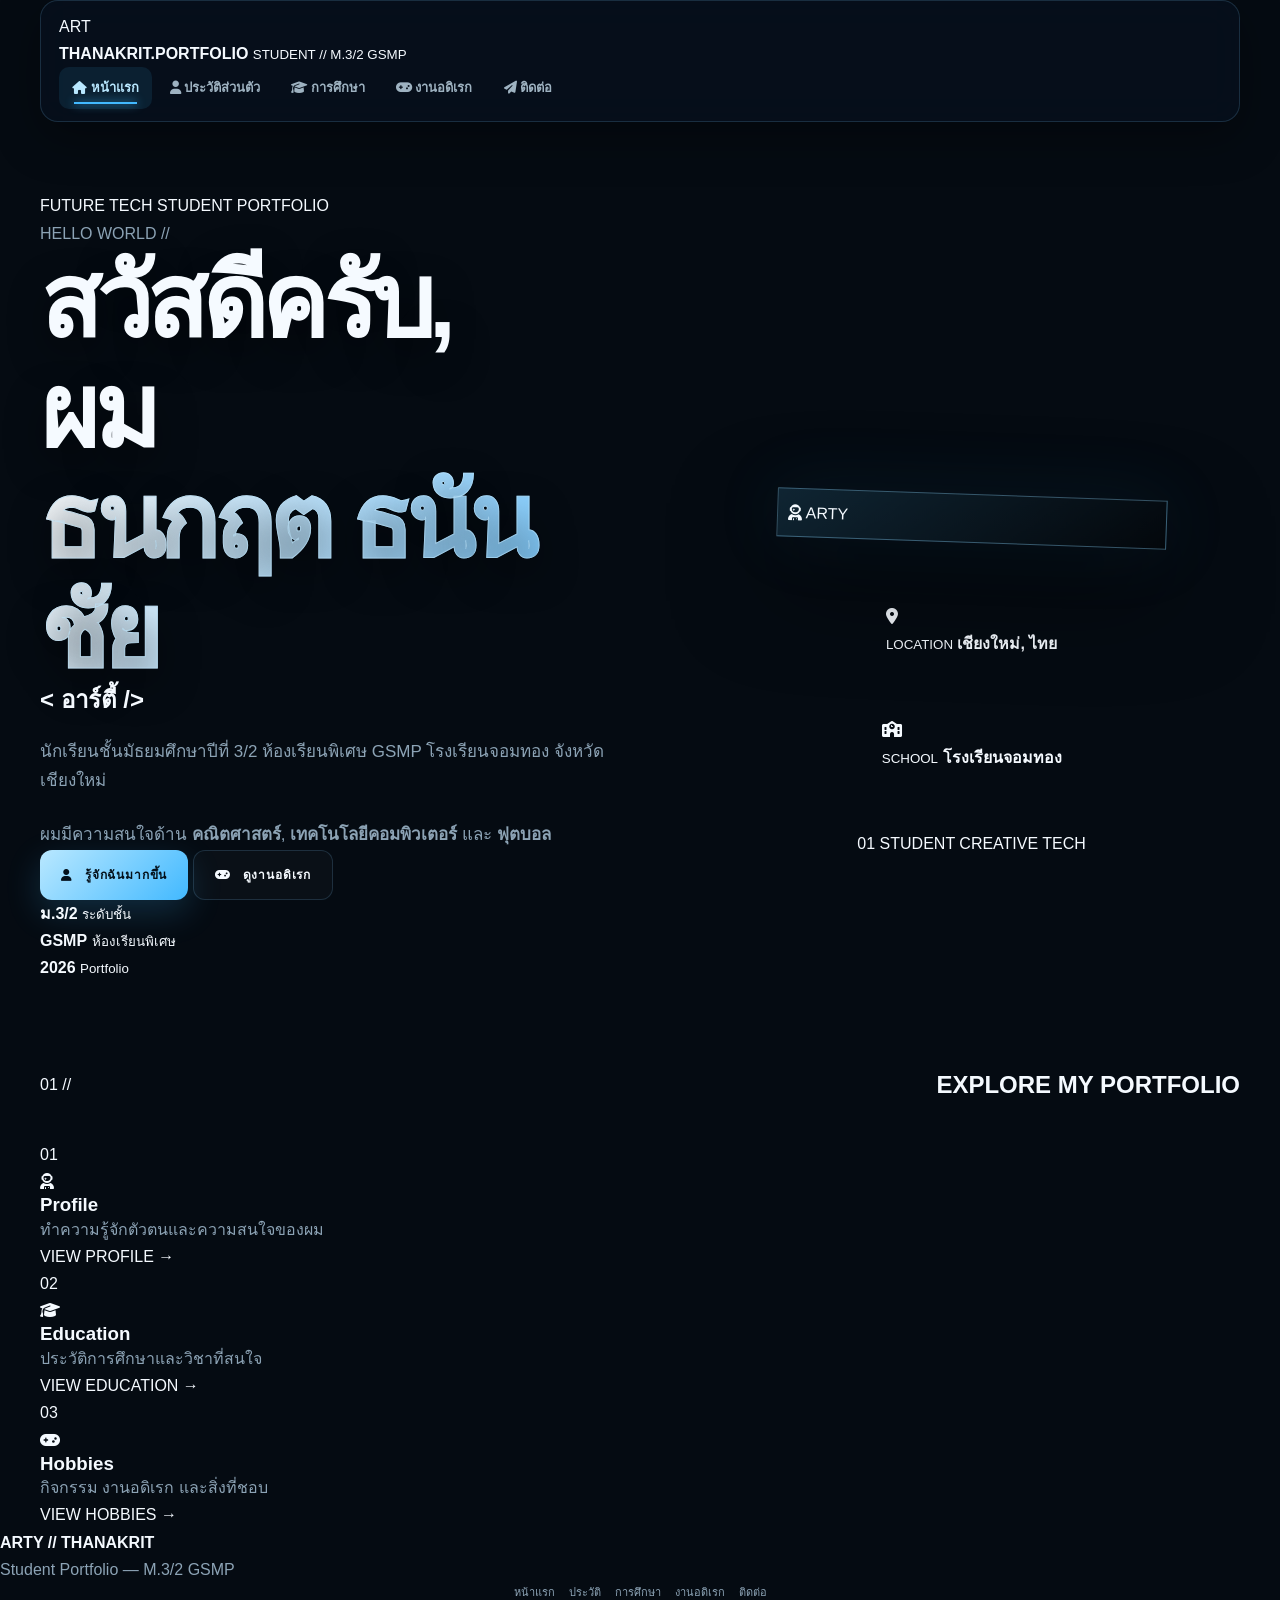
==== commit 20ca3d06: "Refactor index.html for improved layout and content Updated the structure and content of the index.h" ====
--- a/index.html
+++ b/index.html
@@ -3,222 +3,243 @@
 <head>
     <meta charset="UTF-8">
     <meta name="viewport" content="width=device-width, initial-scale=1.0">
-    <meta name="description" content="Arty - Modern Student Portfolio">
+
     <title>ARTY | Student Portfolio</title>
+
     <link rel="stylesheet" href="style.css">
+
+    <!-- Google Fonts -->
+    <link rel="preconnect" href="https://fonts.googleapis.com">
+    <link rel="preconnect" href="https://fonts.gstatic.com" crossorigin>
+    <link href="https://fonts.googleapis.com/css2?family=Kanit:wght@300;400;500;600;700&family=Prompt:wght@300;400;500;600;700&display=swap" rel="stylesheet">
+
+    <!-- Font Awesome -->
+    <link rel="stylesheet"
+          href="https://cdnjs.cloudflare.com/ajax/libs/font-awesome/6.5.2/css/all.min.css">
 </head>
 
 <body>
 
-    <!-- Background Effects -->
-    <div class="battlefield-bg"></div>
-    <div class="smoke-layer smoke-one"></div>
-    <div class="smoke-layer smoke-two"></div>
-    <div class="ember-layer"></div>
-    <div class="scanlines"></div>
+    <!-- Background -->
+    <div class="background">
+        <div class="grid"></div>
+        <div class="glow glow-1"></div>
+        <div class="glow glow-2"></div>
+    </div>
 
     <!-- Navigation -->
-    <header class="site-header">
-        <nav class="navbar">
-
-            <a href="index.html" class="brand">
-                <span class="brand-mark">A</span>
-                <span>
-                    <strong>ARTY</strong>
-                    <small>STUDENT PORTFOLIO</small>
-                </span>
+    <header class="navbar">
+        <div class="nav-container">
+
+            <a href="index.html" class="logo">
+                <div class="logo-box">ART</div>
+
+                <div>
+                    <strong>THANAKRIT<span>.PORTFOLIO</span></strong>
+                    <small>STUDENT // M.3/2 GSMP</small>
+                </div>
             </a>
 
-            <div class="nav-links">
-                <a href="index.html" class="active">หน้าแรก</a>
-                <a href="profile.html">ประวัติส่วนตัว</a>
-                <a href="education.html">การศึกษา</a>
-                <a href="hobby.html">งานอดิเรก</a>
-                <a href="contact.html">ติดต่อ</a>
-            </div>
-
-        </nav>
+            <nav class="nav-links">
+                <a href="index.html" class="active">
+                    <i class="fa-solid fa-house"></i>
+                    หน้าแรก
+                </a>
+
+                <a href="profile.html">
+                    <i class="fa-solid fa-user"></i>
+                    ประวัติส่วนตัว
+                </a>
+
+                <a href="education.html">
+                    <i class="fa-solid fa-graduation-cap"></i>
+                    การศึกษา
+                </a>
+
+                <a href="hobby.html">
+                    <i class="fa-solid fa-gamepad"></i>
+                    งานอดิเรก
+                </a>
+
+                <a href="contact.html">
+                    <i class="fa-solid fa-paper-plane"></i>
+                    ติดต่อ
+                </a>
+            </nav>
+
+        </div>
     </header>
 
-    <main>
-
-        <!-- Hero -->
-        <section class="hero container">
-
+    <!-- Main -->
+    <main class="container">
+
+        <section class="hero">
+
+            <!-- Left -->
             <div class="hero-content">
 
-                <div class="status-line">
-                    <span class="status-dot"></span>
-                    STUDENT PROFILE // ONLINE
-                </div>
-
-                <p class="hero-kicker">WELCOME TO MY DIGITAL FIELD</p>
+                <div class="status">
+                    <span></span>
+                    FUTURE TECH STUDENT PORTFOLIO
+                </div>
+
+                <p class="mini-title">
+                    HELLO WORLD //
+                </p>
 
                 <h1>
-                    ธนกฤต
-                    <span>ธนันชัย</span>
+                    สวัสดีครับ,<br>
+                    ผม <span>ธนกฤต ธนันชัย</span>
                 </h1>
 
+                <h2>
+                    <span class="bracket">&lt;</span>
+                    อาร์ตี้
+                    <span class="bracket">/&gt;</span>
+                </h2>
+
                 <p class="hero-description">
-                    สวัสดีครับ ผมชื่ออาร์ตี้ นักเรียนชั้นมัธยมศึกษาปีที่ 3
-                    ผู้ที่สนใจด้านคอมพิวเตอร์ ฟุตบอล และการสร้างสรรค์สิ่งใหม่ ๆ
+                    นักเรียนชั้นมัธยมศึกษาปีที่ 3/2
+                    ห้องเรียนพิเศษ GSMP
+                    โรงเรียนจอมทอง จังหวัดเชียงใหม่
                 </p>
 
-                <div class="hero-actions">
+                <p class="hero-description">
+                    ผมมีความสนใจด้าน
+                    <strong>คณิตศาสตร์</strong>,
+                    <strong>เทคโนโลยีคอมพิวเตอร์</strong>
+                    และ <strong>ฟุตบอล</strong>
+                </p>
+
+                <div class="hero-buttons">
+
                     <a href="profile.html" class="btn btn-primary">
+                        <i class="fa-solid fa-user"></i>
                         รู้จักฉันมากขึ้น
-                        <span>→</span>
                     </a>
 
                     <a href="hobby.html" class="btn btn-outline">
-                        ดูงานอดิเรกของฉัน
+                        <i class="fa-solid fa-gamepad"></i>
+                        ดูงานอดิเรก
                     </a>
-                </div>
-
-                <div class="hero-stats">
-
+
+                </div>
+
+                <!-- Stats -->
+                <div class="stats">
+
+                    <div class="stat">
+                        <strong>ม.3/2</strong>
+                        <small>ระดับชั้น</small>
+                    </div>
+
+                    <div class="stat">
+                        <strong>GSMP</strong>
+                        <small>ห้องเรียนพิเศษ</small>
+                    </div>
+
+                    <div class="stat">
+                        <strong>2026</strong>
+                        <small>Portfolio</small>
+                    </div>
+
+                </div>
+
+            </div>
+
+            <!-- Right -->
+            <div class="hero-visual">
+
+                <div class="profile-orbit orbit-1"></div>
+                <div class="profile-orbit orbit-2"></div>
+
+                <div class="profile-glow"></div>
+
+                <div class="profile-frame">
+
+                    <div class="profile-image">
+                        <div class="profile-placeholder">
+                            <i class="fa-solid fa-user-astronaut"></i>
+                            <span>ARTY</span>
+                        </div>
+                    </div>
+
+                </div>
+
+                <div class="floating-card location">
+                    <i class="fa-solid fa-location-dot"></i>
                     <div>
-                        <strong>14</strong>
-                        <span>อายุ</span>
-                    </div>
-
+                        <small>LOCATION</small>
+                        <strong>เชียงใหม่, ไทย</strong>
+                    </div>
+                </div>
+
+                <div class="floating-card school">
+                    <i class="fa-solid fa-school"></i>
                     <div>
-                        <strong>M.3</strong>
-                        <span>ระดับชั้น</span>
-                    </div>
-
-                    <div>
-                        <strong>GSMP</strong>
-                        <span>ห้องเรียน</span>
-                    </div>
-
-                </div>
-
-            </div>
-
-            <!-- Profile Visual -->
-            <div class="hero-visual">
-
-                <div class="target-ring ring-one"></div>
-                <div class="target-ring ring-two"></div>
-
-                <div class="profile-frame">
-
-                    <div class="frame-label">
-                        <span>IDENTITY</span>
-                        <span>001</span>
-                    </div>
-
-                    <img
-                        src="https://placehold.co/700x850/0a1726/bdeaff?text=ARTY"
-                        alt="รูปโปรไฟล์ของฉัน"
-                    >
-
-                    <div class="profile-overlay">
-                        <span>ARTY</span>
-                        <small>STUDENT / CREATOR</small>
-                    </div>
-
-                </div>
-
-                <div class="floating-data data-one">
-                    <span>STATUS</span>
-                    <strong>ACTIVE</strong>
-                </div>
-
-                <div class="floating-data data-two">
-                    <span>FIELD</span>
-                    <strong>COMPUTER</strong>
+                        <small>SCHOOL</small>
+                        <strong>โรงเรียนจอมทอง</strong>
+                    </div>
+                </div>
+
+                <div class="floating-code">
+                    <span>01</span>
+                    <span>STUDENT</span>
+                    <span>CREATIVE</span>
+                    <span>TECH</span>
                 </div>
 
             </div>
 
         </section>
 
-        <!-- Intro -->
-        <section class="section container">
+        <!-- Quick Introduction -->
+        <section class="quick-section">
 
             <div class="section-heading">
-                <div>
-                    <span class="section-number">01 / PROFILE</span>
-                    <h2>เข้าสู่โลกของฉัน</h2>
-                </div>
-
-                <p>
-                    เว็บไซต์นี้รวบรวมข้อมูลเกี่ยวกับตัวผม
-                    การศึกษา งานอดิเรก และสิ่งที่ผมสนใจ
-                </p>
-            </div>
-
-            <div class="feature-grid">
-
-                <article class="feature-card large">
-                    <span class="feature-number">01</span>
-                    <span class="feature-icon">◈</span>
-                    <h3>My Identity</h3>
-                    <p>
-                        เรียนรู้เกี่ยวกับตัวตน ความสนใจ
-                        และเป้าหมายของผมในอนาคต
-                    </p>
-                    <a href="profile.html">EXPLORE PROFILE →</a>
-                </article>
-
-                <article class="feature-card">
-                    <span class="feature-number">02</span>
-                    <span class="feature-icon">⌁</span>
+                <span>01 //</span>
+                <h2>EXPLORE MY PORTFOLIO</h2>
+            </div>
+
+            <div class="quick-grid">
+
+                <a href="profile.html" class="quick-card">
+                    <div class="quick-number">01</div>
+                    <i class="fa-solid fa-user-astronaut"></i>
+                    <h3>Profile</h3>
+                    <p>ทำความรู้จักตัวตนและความสนใจของผม</p>
+                    <span>VIEW PROFILE →</span>
+                </a>
+
+                <a href="education.html" class="quick-card">
+                    <div class="quick-number">02</div>
+                    <i class="fa-solid fa-graduation-cap"></i>
                     <h3>Education</h3>
-                    <p>
-                        เส้นทางการศึกษาและสิ่งที่ผมกำลังเรียนรู้
-                    </p>
-                    <a href="education.html">VIEW TIMELINE →</a>
-                </article>
-
-                <article class="feature-card accent-card">
-                    <span class="feature-number">03</span>
-                    <span class="feature-icon">✦</span>
-                    <h3>My Hobbies</h3>
-                    <p>
-                        สิ่งที่ผมชอบทำในเวลาว่าง
-                        ตั้งแต่กีฬา เกม เพลง และภาพยนตร์
-                    </p>
-                    <a href="hobby.html">DISCOVER →</a>
-                </article>
+                    <p>ประวัติการศึกษาและวิชาที่สนใจ</p>
+                    <span>VIEW EDUCATION →</span>
+                </a>
+
+                <a href="hobby.html" class="quick-card">
+                    <div class="quick-number">03</div>
+                    <i class="fa-solid fa-gamepad"></i>
+                    <h3>Hobbies</h3>
+                    <p>กิจกรรม งานอดิเรก และสิ่งที่ชอบ</p>
+                    <span>VIEW HOBBIES →</span>
+                </a>
 
             </div>
 
         </section>
 
-        <!-- CTA -->
-        <section class="cta-section container">
-
-            <div class="cta-box">
-
-                <div>
-                    <span class="section-number">MISSION / NEXT STEP</span>
-                    <h2>พร้อมทำความรู้จักผมหรือยัง?</h2>
-                    <p>
-                        สำรวจ Portfolio ของผมผ่านเมนูด้านบน
-                    </p>
-                </div>
-
-                <a href="contact.html" class="btn btn-primary">
-                    CONTACT ME →
-                </a>
-
-            </div>
-
-        </section>
-
     </main>
 
     <!-- Footer -->
-    <footer class="footer">
-
-        <div class="footer-inner">
+    <footer>
+        <div class="footer-container">
 
             <div>
-                <strong>ARTY</strong>
-                <p>Modern Student Portfolio</p>
+                <strong>ARTY // THANAKRIT</strong>
+                <p>Student Portfolio — M.3/2 GSMP</p>
             </div>
 
             <div class="footer-links">
@@ -229,58 +250,8 @@
                 <a href="contact.html">ติดต่อ</a>
             </div>
 
-            <div>
-                <p>ธนกฤต ธนันชัย</p>
-                <small>ม.3/2</small>
-            </div>
-
         </div>
-
-        <div class="copyright">
-            © 2026 ARTY Student Portfolio
-        </div>
-
     </footer>
-
-    <!-- Mouse Impact Effect -->
-    <script>
-        document.addEventListener("pointerdown", function(event) {
-
-            if (event.button !== 0) return;
-
-            if (
-                event.target.closest("a") ||
-                event.target.closest("button")
-            ) {
-                return;
-            }
-
-            const burst = document.createElement("div");
-            burst.className = "click-burst";
-
-            burst.style.left = event.clientX + "px";
-            burst.style.top = event.clientY + "px";
-
-            burst.innerHTML = `
-                <span class="burst-flash"></span>
-                <span class="burst-ring"></span>
-                <span class="burst-ring ring-delay"></span>
-                <span class="burst-spark s1"></span>
-                <span class="burst-spark s2"></span>
-                <span class="burst-spark s3"></span>
-                <span class="burst-spark s4"></span>
-                <span class="burst-spark s5"></span>
-                <span class="burst-spark s6"></span>
-                <span class="burst-smoke"></span>
-            `;
-
-            document.body.appendChild(burst);
-
-            setTimeout(() => {
-                burst.remove();
-            }, 900);
-        });
-    </script>
 
 </body>
 </html>
--- a/style.css
+++ b/style.css
@@ -1,804 +1,2365 @@
-/* ==========================================================================
-   WAR-THEMED TACTICAL PORTFOLIO STYLESHEET
-   ========================================================================== */
-
-@import url('https://fonts.googleapis.com/css2?family=Kanit:wght@300;400;600;700&family=Teko:wght@500;700&display=swap');
+/* =========================================================
+   ARTY STUDENT PORTFOLIO
+   Modern Cinematic Battlefield-Inspired Theme
+   ========================================================= */
 
 :root {
-    --primary-flame: #ff5500;
-    --secondary-amber: #ffaa00;
-    --dark-bg: #0b0908;
-    --card-bg: rgba(22, 16, 12, 0.85);
-    --border-color: rgba(255, 85, 0, 0.4);
-    --text-color: #f0e6df;
-    --text-muted: #b5a295;
-    --accent-red: #d92b2b;
-}
+    --bg: #050b12;
+    --bg-soft: #0a1420;
+    --panel: rgba(13, 28, 43, 0.72);
+    --panel-strong: #0c1a29;
+
+    --blue: #42b9ff;
+    --blue-light: #b9e8ff;
+    --blue-dark: #0b5f91;
+
+    --amber: #ffb84d;
+    --white: #f5faff;
+    --muted: #8ca3b5;
+
+    --border: rgba(115, 190, 235, 0.18);
+
+    --shadow:
+        0 25px 70px rgba(0, 0, 0, 0.45);
+
+    --radius: 22px;
+    --max-width: 1200px;
+}
+
+/* =========================================================
+   RESET
+   ========================================================= */
 
 * {
     margin: 0;
     padding: 0;
     box-sizing: border-box;
-    font-family: 'Kanit', sans-serif;
+}
+
+html {
+    scroll-behavior: smooth;
 }
 
 body {
-    background-color: var(--dark-bg);
-    /* พื้นหลังภาพสงครามรถถังระเบิดเสมือนจริง */
-    background-image: linear-gradient(to bottom, rgba(11, 9, 8, 0.75), rgba(11, 9, 8, 0.85)), 
-                      url('https://placehold.co/1920x1080/2b1a0e/ff5500?text=WARZONE+BACKGROUND');
-    background-size: cover;
-    background-position: center;
-    background-attachment: fixed;
-    color: var(--text-color);
+    min-height: 100vh;
+    background: var(--bg);
+    color: var(--white);
+    font-family:
+        Inter,
+        "Segoe UI",
+        Tahoma,
+        Arial,
+        sans-serif;
+
+    line-height: 1.7;
     overflow-x: hidden;
+}
+
+img {
+    display: block;
+    max-width: 100%;
+}
+
+a {
+    color: inherit;
+    text-decoration: none;
+}
+
+button,
+a {
+    -webkit-tap-highlight-color: transparent;
+}
+
+/* =========================================================
+   CINEMATIC BACKGROUND
+   ========================================================= */
+
+.battlefield-bg {
+    position: fixed;
+    inset: 0;
+    z-index: -10;
+
+    background:
+        radial-gradient(
+            circle at 75% 35%,
+            rgba(47, 132, 177, 0.2),
+            transparent 25%
+        ),
+        radial-gradient(
+            circle at 15% 80%,
+            rgba(31, 76, 99, 0.22),
+            transparent 30%
+        ),
+        linear-gradient(
+            115deg,
+            #03080d 0%,
+            #071522 45%,
+            #050b11 100%
+        );
+
+    overflow: hidden;
+}
+
+.battlefield-bg::before {
+    content: "";
+    position: absolute;
+    inset: 0;
+
+    background:
+        linear-gradient(
+            transparent 0 96%,
+            rgba(91, 182, 230, 0.05) 96% 100%
+        );
+
+    background-size: 100% 45px;
+
+    animation: gridMove 9s linear infinite;
+}
+
+.battlefield-bg::after {
+    content: "";
+    position: absolute;
+    inset: -20%;
+
+    background:
+        radial-gradient(
+            ellipse at 30% 70%,
+            rgba(200, 215, 220, 0.08),
+            transparent 22%
+        ),
+        radial-gradient(
+            ellipse at 70% 40%,
+            rgba(140, 160, 170, 0.08),
+            transparent 25%
+        ),
+        radial-gradient(
+            ellipse at 50% 90%,
+            rgba(255, 160, 60, 0.05),
+            transparent 20%
+        );
+
+    filter: blur(25px);
+
+    animation: atmosphere 16s ease-in-out infinite alternate;
+}
+
+.smoke-layer {
+    position: fixed;
+    inset: -20%;
+    z-index: -7;
+    pointer-events: none;
+
+    filter: blur(45px);
+    opacity: 0.32;
+}
+
+.smoke-one {
+    background:
+        radial-gradient(
+            ellipse at 25% 55%,
+            rgba(165, 180, 188, 0.18),
+            transparent 30%
+        ),
+        radial-gradient(
+            ellipse at 65% 45%,
+            rgba(118, 137, 148, 0.15),
+            transparent 28%
+        );
+
+    animation: smokeDrift 18s ease-in-out infinite alternate;
+}
+
+.smoke-two {
+    background:
+        radial-gradient(
+            ellipse at 75% 70%,
+            rgba(60, 94, 111, 0.2),
+            transparent 30%
+        ),
+        radial-gradient(
+            ellipse at 20% 20%,
+            rgba(115, 145, 158, 0.1),
+            transparent 25%
+        );
+
+    animation: smokeDriftReverse 25s ease-in-out infinite alternate;
+}
+
+.ember-layer {
+    position: fixed;
+    inset: 0;
+    z-index: -4;
+    pointer-events: none;
+
+    background-image:
+        radial-gradient(
+            circle,
+            rgba(255, 184, 77, 0.85) 0 1px,
+            transparent 2px
+        ),
+        radial-gradient(
+            circle,
+            rgba(116, 204, 255, 0.65) 0 1px,
+            transparent 2px
+        );
+
+    background-size:
+        150px 130px,
+        220px 190px;
+
+    background-position:
+        20px 30px,
+        100px 80px;
+
+    opacity: 0.28;
+
+    animation: emberFloat 14s linear infinite;
+}
+
+.scanlines {
+    position: fixed;
+    inset: 0;
+    z-index: 20;
+    pointer-events: none;
+
+    background:
+        repeating-linear-gradient(
+            0deg,
+            transparent,
+            transparent 3px,
+            rgba(255, 255, 255, 0.012) 4px
+        );
+
+    opacity: 0.5;
+}
+
+/* =========================================================
+   HEADER
+   ========================================================= */
+
+.site-header {
+    position: sticky;
+    top: 14px;
+    z-index: 100;
+
+    padding: 14px 20px 0;
+}
+
+.navbar {
+    max-width: var(--max-width);
+    margin: auto;
+
+    min-height: 72px;
+
+    display: flex;
+    align-items: center;
+    justify-content: space-between;
+    gap: 30px;
+
+    padding: 12px 18px;
+
+    background: rgba(7, 17, 29, 0.76);
+    border: 1px solid var(--border);
+
+    border-radius: 18px;
+
+    backdrop-filter: blur(18px);
+    -webkit-backdrop-filter: blur(18px);
+
+    box-shadow: 0 15px 45px rgba(0, 0, 0, 0.35);
+}
+
+.brand {
+    display: flex;
+    align-items: center;
+    gap: 11px;
+}
+
+.brand-mark {
+    width: 42px;
+    height: 42px;
+
+    display: grid;
+    place-items: center;
+
+    color: #06111a;
+
+    background:
+        linear-gradient(
+            135deg,
+            var(--blue-light),
+            var(--blue)
+        );
+
+    border-radius: 10px;
+
+    font-weight: 900;
+
+    box-shadow:
+        0 0 25px rgba(66, 185, 255, 0.28);
+}
+
+.brand strong {
+    display: block;
+    font-size: 15px;
+    letter-spacing: 0.14em;
+}
+
+.brand small {
+    display: block;
+    color: var(--muted);
+    font-size: 8px;
+    letter-spacing: 0.16em;
+}
+
+.nav-links {
+    display: flex;
+    align-items: center;
+    gap: 5px;
+}
+
+.nav-links a {
     position: relative;
-    min-height: 100vh;
-}
-
-/* --------------------------------------------------
-   FIRE SPARKS BACKGROUND ANIMATION
--------------------------------------------------- */
-.fire-sparks {
-    position: fixed;
-    top: 0;
-    left: 0;
+
+    padding: 10px 13px;
+
+    color: #9eb2c1;
+
+    font-size: 13px;
+    font-weight: 600;
+
+    border-radius: 10px;
+
+    transition:
+        color 0.25s ease,
+        background 0.25s ease,
+        transform 0.25s ease;
+}
+
+.nav-links a:hover {
+    color: var(--white);
+    background: rgba(66, 185, 255, 0.08);
+    transform: translateY(-2px);
+}
+
+.nav-links a.active {
+    color: var(--blue-light);
+    background: rgba(66, 185, 255, 0.1);
+}
+
+.nav-links a.active::after {
+    content: "";
+
+    position: absolute;
+    left: 15px;
+    right: 15px;
+    bottom: 5px;
+
+    height: 2px;
+
+    background: var(--blue);
+
+    box-shadow:
+        0 0 10px var(--blue);
+}
+
+/* =========================================================
+   GLOBAL
+   ========================================================= */
+
+.container {
+    width: min(
+        calc(100% - 40px),
+        var(--max-width)
+    );
+
+    margin-inline: auto;
+}
+
+.section {
+    padding: 100px 0;
+}
+
+.section-heading {
+    display: flex;
+    align-items: end;
+    justify-content: space-between;
+    gap: 40px;
+
+    margin-bottom: 42px;
+}
+
+.section-heading > p {
+    max-width: 450px;
+    color: var(--muted);
+}
+
+.section-number {
+    display: inline-block;
+
+    color: var(--blue);
+    font-size: 11px;
+    font-weight: 800;
+
+    letter-spacing: 0.2em;
+}
+
+h1,
+h2,
+h3 {
+    line-height: 1.1;
+}
+
+p {
+    color: var(--muted);
+}
+
+/* =========================================================
+   HERO
+   ========================================================= */
+
+.hero {
+    min-height: calc(100vh - 110px);
+
+    display: grid;
+    grid-template-columns: 1.05fr 0.95fr;
+
+    align-items: center;
+
+    gap: 70px;
+
+    padding-top: 70px;
+    padding-bottom: 90px;
+}
+
+.status-line {
+    display: inline-flex;
+    align-items: center;
+    gap: 9px;
+
+    padding: 7px 12px;
+
+    margin-bottom: 22px;
+
+    color: #a7c4d5;
+
+    background: rgba(66, 185, 255, 0.07);
+    border: 1px solid rgba(66, 185, 255, 0.13);
+
+    border-radius: 100px;
+
+    font-size: 10px;
+    letter-spacing: 0.14em;
+}
+
+.status-dot {
+    width: 7px;
+    height: 7px;
+
+    border-radius: 50%;
+
+    background: #5ff0a8;
+
+    box-shadow:
+        0 0 12px #5ff0a8;
+
+    animation: pulse 1.8s infinite;
+}
+
+.hero-kicker {
+    margin-bottom: 10px;
+
+    color: var(--blue);
+    font-size: 12px;
+    font-weight: 800;
+    letter-spacing: 0.24em;
+}
+
+.hero h1 {
+    max-width: 720px;
+
+    font-size: clamp(
+        55px,
+        8vw,
+        100px
+    );
+
+    letter-spacing: -0.055em;
+
+    text-shadow:
+        0 15px 40px rgba(0, 0, 0, 0.45);
+}
+
+.hero h1 span {
+    display: block;
+    color: transparent;
+
+    -webkit-text-stroke:
+        1px rgba(189, 232, 255, 0.55);
+
+    background:
+        linear-gradient(
+            120deg,
+            #ffffff,
+            #5ebfff
+        );
+
+    background-clip: text;
+    -webkit-background-clip: text;
+}
+
+.hero-description {
+    max-width: 590px;
+
+    margin-top: 25px;
+
+    font-size: 17px;
+}
+
+.hero-actions {
+    display: flex;
+    flex-wrap: wrap;
+
+    gap: 12px;
+
+    margin-top: 35px;
+}
+
+.btn {
+    min-height: 50px;
+
+    display: inline-flex;
+    align-items: center;
+    justify-content: center;
+    gap: 12px;
+
+    padding: 0 21px;
+
+    border-radius: 12px;
+
+    font-size: 12px;
+    font-weight: 800;
+    letter-spacing: 0.07em;
+
+    transition:
+        transform 0.25s ease,
+        box-shadow 0.25s ease,
+        background 0.25s ease;
+}
+
+.btn:hover {
+    transform: translateY(-4px);
+}
+
+.btn-primary {
+    color: #04101a;
+
+    background:
+        linear-gradient(
+            135deg,
+            var(--blue-light),
+            var(--blue)
+        );
+
+    box-shadow:
+        0 12px 35px rgba(66, 185, 255, 0.2);
+}
+
+.btn-primary:hover {
+    box-shadow:
+        0 18px 45px rgba(66, 185, 255, 0.34);
+}
+
+.btn-outline {
+    color: var(--white);
+
+    border: 1px solid var(--border);
+
+    background: rgba(255, 255, 255, 0.025);
+}
+
+.btn-outline:hover {
+    border-color: rgba(66, 185, 255, 0.45);
+    background: rgba(66, 185, 255, 0.08);
+}
+
+.hero-stats {
+    display: flex;
+    gap: 38px;
+
+    margin-top: 50px;
+}
+
+.hero-stats div {
+    position: relative;
+}
+
+.hero-stats div:not(:last-child)::after {
+    content: "";
+
+    position: absolute;
+
+    width: 1px;
+    height: 35px;
+
+    right: -20px;
+    top: 5px;
+
+    background: var(--border);
+}
+
+.hero-stats strong {
+    display: block;
+
+    color: var(--blue-light);
+
+    font-size: 23px;
+}
+
+.hero-stats span {
+    color: var(--muted);
+
+    font-size: 10px;
+    letter-spacing: 0.12em;
+}
+
+/* =========================================================
+   PROFILE VISUAL
+   ========================================================= */
+
+.hero-visual {
+    position: relative;
+
+    min-height: 600px;
+
+    display: grid;
+    place-items: center;
+}
+
+.profile-frame {
+    position: relative;
+
+    width: min(390px, 80vw);
+
+    padding: 10px;
+
+    border: 1px solid rgba(141, 216, 255, 0.35);
+
+    background:
+        linear-gradient(
+            145deg,
+            rgba(61, 153, 198, 0.18),
+            rgba(0, 0, 0, 0.35)
+        );
+
+    box-shadow:
+        0 40px 100px rgba(0, 0, 0, 0.6),
+        0 0 70px rgba(39, 133, 177, 0.12);
+
+    transform: rotate(2deg);
+
+    transition:
+        transform 0.5s ease,
+        box-shadow 0.5s ease;
+}
+
+.profile-frame:hover {
+    transform:
+        rotate(0deg)
+        translateY(-8px)
+        scale(1.02);
+
+    box-shadow:
+        0 50px 120px rgba(0, 0, 0, 0.65),
+        0 0 90px rgba(66, 185, 255, 0.18);
+}
+
+.profile-frame img {
     width: 100%;
-    height: 100%;
-    pointer-events: none;
-    z-index: 1;
-}
-
-.spark {
+    aspect-ratio: 0.82;
+
+    object-fit: cover;
+
+    filter:
+        saturate(0.8)
+        contrast(1.12);
+}
+
+.frame-label {
     position: absolute;
-    width: 4px;
-    height: 4px;
-    background: var(--secondary-amber);
-    border-radius: 50%;
-    box-shadow: 0 0 10px var(--primary-flame), 0 0 20px var(--primary-flame);
-    animation: floatUp 6s infinite ease-in-out;
-    opacity: 0;
-}
-
-.spark:nth-child(1) { left: 10%; animation-delay: 0s; animation-duration: 5s; }
-.spark:nth-child(2) { left: 25%; animation-delay: 1.5s; animation-duration: 7s; }
-.spark:nth-child(3) { left: 40%; animation-delay: 0.5s; animation-duration: 6s; }
-.spark:nth-child(4) { left: 60%; animation-delay: 2s; animation-duration: 5.5s; }
-.spark:nth-child(5) { left: 75%; animation-delay: 1s; animation-duration: 6.5s; }
-.spark:nth-child(6) { left: 90%; animation-delay: 2.5s; animation-duration: 8s; }
-
-@keyframes floatUp {
-    0% {
-        transform: translateY(100vh) scale(0.8);
-        opacity: 0;
-    }
-    50% {
-        opacity: 0.9;
-    }
-    100% {
-        transform: translateY(-10vh) scale(1.5);
-        opacity: 0;
-    }
-}
-
-/* --------------------------------------------------
-   NAVIGATION BAR
--------------------------------------------------- */
-header {
-    position: sticky;
-    top: 0;
-    z-index: 100;
-    background: rgba(15, 11, 9, 0.9);
-    backdrop-filter: blur(10px);
-    border-bottom: 2px solid var(--border-color);
-    box-shadow: 0 4px 20px rgba(0, 0, 0, 0.8);
-}
-
-.navbar {
-    max-width: 1200px;
-    margin: 0 auto;
+    z-index: 2;
+
+    top: 23px;
+    left: 23px;
+    right: 23px;
+
     display: flex;
     justify-content: space-between;
-    align-items: center;
-    padding: 1rem 2rem;
-}
-
-.logo {
-    font-family: 'Teko', sans-serif;
-    font-size: 2rem;
-    font-weight: 700;
-    color: #fff;
-    letter-spacing: 2px;
-}
-
-.logo span {
-    color: var(--primary-flame);
-}
-
-.nav-links {
-    display: flex;
-    list-style: none;
-    gap: 1.5rem;
-}
-
-.nav-links a {
-    color: var(--text-muted);
-    text-decoration: none;
-    font-size: 1rem;
-    font-weight: 600;
-    padding: 0.5rem 1rem;
-    border-radius: 4px;
-    transition: all 0.3s ease;
+
+    color: rgba(230, 247, 255, 0.8);
+
+    font-size: 9px;
+    font-weight: 800;
+    letter-spacing: 0.18em;
+}
+
+.profile-overlay {
+    position: absolute;
+    left: 20px;
+    bottom: 20px;
+
+    padding: 12px 16px;
+
+    background: rgba(3, 10, 17, 0.75);
+
+    border-left: 2px solid var(--blue);
+
+    backdrop-filter: blur(8px);
+}
+
+.profile-overlay span {
+    display: block;
+
+    color: var(--white);
+
+    font-size: 18px;
+    font-weight: 900;
+}
+
+.profile-overlay small {
+    color: var(--blue-light);
+
+    font-size: 8px;
+    letter-spacing: 0.16em;
+}
+
+.target-ring {
+    position: absolute;
+
+    border: 1px solid rgba(66, 185, 255, 0.17);
+
+    border-radius: 50%;
+
+    pointer-events: none;
+
+    animation: rotateRing 20s linear infinite;
+}
+
+.ring-one {
+    width: 540px;
+    height: 540px;
+}
+
+.ring-two {
+    width: 680px;
+    height: 680px;
+
+    border-style: dashed;
+
+    opacity: 0.35;
+
+    animation-duration: 35s;
+    animation-direction: reverse;
+}
+
+.floating-data {
+    position: absolute;
+
+    padding: 11px 14px;
+
+    background: rgba(5, 14, 24, 0.78);
+
+    border: 1px solid var(--border);
+
+    backdrop-filter: blur(12px);
+
+    box-shadow: var(--shadow);
+}
+
+.floating-data span {
+    display: block;
+
+    color: var(--muted);
+
+    font-size: 8px;
+    letter-spacing: 0.15em;
+}
+
+.floating-data strong {
+    color: var(--blue-light);
+
+    font-size: 12px;
+}
+
+.data-one {
+    top: 20%;
+    right: 0;
+}
+
+.data-two {
+    bottom: 18%;
+    left: 0;
+}
+
+/* =========================================================
+   FEATURE CARDS
+   ========================================================= */
+
+.feature-grid {
+    display: grid;
+
+    grid-template-columns:
+        1.25fr
+        0.9fr
+        0.9fr;
+
+    gap: 18px;
+}
+
+.feature-card {
+    position: relative;
+
+    min-height: 300px;
+
+    padding: 32px;
+
+    overflow: hidden;
+
+    background:
+        linear-gradient(
+            145deg,
+            rgba(17, 39, 57, 0.82),
+            rgba(7, 16, 27, 0.78)
+        );
+
+    border: 1px solid var(--border);
+
+    border-radius: var(--radius);
+
+    box-shadow: var(--shadow);
+
+    transition:
+        transform 0.35s ease,
+        border-color 0.35s ease,
+        box-shadow 0.35s ease;
+}
+
+.feature-card::before {
+    content: "";
+
+    position: absolute;
+
+    width: 180px;
+    height: 180px;
+
+    right: -70px;
+    bottom: -80px;
+
+    border-radius: 50%;
+
+    background: rgba(66, 185, 255, 0.1);
+
+    filter: blur(15px);
+}
+
+.feature-card:hover {
+    transform: translateY(-9px);
+
+    border-color:
+        rgba(66, 185, 255, 0.4);
+
+    box-shadow:
+        0 30px 70px rgba(0, 0, 0, 0.45),
+        0 0 45px rgba(66, 185, 255, 0.07);
+}
+
+.feature-number {
+    position: absolute;
+    top: 22px;
+    right: 25px;
+
+    color: rgba(255,255,255,0.18);
+
+    font-size: 32px;
+    font-weight: 900;
+}
+
+.feature-icon {
+    display: block;
+
+    margin-bottom: 60px;
+
+    color: var(--blue);
+
+    font-size: 30px;
+}
+
+.feature-card h3 {
+    font-size: 27px;
+}
+
+.feature-card p {
+    margin-top: 12px;
+
+    font-size: 14px;
+}
+
+.feature-card a {
+    display: inline-block;
+
+    margin-top: 25px;
+
+    color: var(--blue-light);
+
+    font-size: 10px;
+    font-weight: 800;
+    letter-spacing: 0.12em;
+}
+
+.accent-card {
+    background:
+        linear-gradient(
+            145deg,
+            rgba(17, 54, 76, 0.88),
+            rgba(6, 19, 30, 0.85)
+        );
+}
+
+/* =========================================================
+   CTA
+   ========================================================= */
+
+.cta-section {
+    padding-bottom: 110px;
+}
+
+.cta-box {
     display: flex;
     align-items: center;
-    gap: 0.5rem;
-}
-
-.nav-links a:hover, .nav-links a.active {
-    color: #fff;
-    background: rgba(255, 85, 0, 0.2);
-    border: 1px solid var(--primary-flame);
-    box-shadow: 0 0 10px rgba(255, 85, 0, 0.4);
-    transform: translateY(-2px);
-}
-
-/* --------------------------------------------------
-   MAIN CONTAINER & TITLES
--------------------------------------------------- */
-.container {
-    max-width: 1200px;
-    margin: 2rem auto;
-    padding: 0 1.5rem;
+    justify-content: space-between;
+    gap: 30px;
+
+    padding: 40px;
+
+    background:
+        linear-gradient(
+            100deg,
+            rgba(27, 69, 94, 0.45),
+            rgba(10, 22, 34, 0.8)
+        );
+
+    border: 1px solid var(--border);
+
+    border-radius: 22px;
+
+    box-shadow: var(--shadow);
+}
+
+.cta-box h2 {
+    margin-top: 8px;
+
+    font-size: clamp(28px, 4vw, 45px);
+}
+
+.cta-box p {
+    margin-top: 8px;
+}
+
+/* =========================================================
+   PAGE HERO
+   ========================================================= */
+
+.page-hero {
+    padding-top: 150px;
+    padding-bottom: 70px;
+}
+
+.page-hero h1 {
+    margin-top: 10px;
+
+    font-size: clamp(
+        60px,
+        9vw,
+        110px
+    );
+
+    letter-spacing: -0.06em;
+}
+
+.page-hero h1 span {
+    color: transparent;
+
+    -webkit-text-stroke:
+        1px rgba(189, 232, 255, 0.55);
+}
+
+.page-hero p {
+    margin-top: 15px;
+    font-size: 17px;
+}
+
+/* =========================================================
+   PROFILE PAGE
+   ========================================================= */
+
+.profile-layout {
+    display: grid;
+
+    grid-template-columns:
+        0.75fr
+        1.25fr;
+
+    gap: 70px;
+
+    align-items: center;
+}
+
+.profile-large .profile-frame {
+    width: 100%;
+    max-width: 410px;
+    margin: auto;
+}
+
+.profile-information h2 {
+    margin-top: 10px;
+
+    font-size: clamp(
+        35px,
+        5vw,
+        58px
+    );
+}
+
+.lead {
+    margin-top: 20px;
+
+    max-width: 620px;
+
+    font-size: 17px;
+}
+
+.info-grid {
+    display: grid;
+
+    grid-template-columns: repeat(2, 1fr);
+
+    gap: 12px;
+
+    margin-top: 35px;
+}
+
+.info-box {
+    padding: 18px;
+
+    background: rgba(14, 31, 46, 0.7);
+
+    border: 1px solid var(--border);
+
+    border-radius: 14px;
+
+    transition:
+        transform 0.25s ease,
+        border-color 0.25s ease;
+}
+
+.info-box:hover {
+    transform: translateY(-4px);
+    border-color: rgba(66, 185, 255, 0.35);
+}
+
+.info-box span {
+    display: block;
+
+    color: var(--muted);
+
+    font-size: 10px;
+    letter-spacing: 0.1em;
+}
+
+.info-box strong {
+    display: block;
+
+    margin-top: 5px;
+
+    color: var(--blue-light);
+}
+
+.about-panel {
+    display: grid;
+
+    grid-template-columns: 0.65fr 1.35fr;
+
+    gap: 60px;
+
+    padding: 45px;
+
+    background:
+        linear-gradient(
+            135deg,
+            rgba(16, 39, 56, 0.8),
+            rgba(7, 16, 25, 0.8)
+        );
+
+    border: 1px solid var(--border);
+
+    border-radius: 22px;
+
+    box-shadow: var(--shadow);
+}
+
+.about-title h2 {
+    margin-top: 8px;
+    font-size: 42px;
+}
+
+.about-text p + p {
+    margin-top: 20px;
+}
+
+/* =========================================================
+   TIMELINE
+   ========================================================= */
+
+.timeline {
     position: relative;
-    z-index: 10;
-}
-
-.page-title {
-    font-family: 'Teko', sans-serif;
-    font-size: 3rem;
-    letter-spacing: 2px;
-    color: #fff;
-    margin-bottom: 2rem;
-    text-transform: uppercase;
-    border-bottom: 3px solid var(--primary-flame);
+
+    max-width: 900px;
+
+    margin: auto;
+}
+
+.timeline::before {
+    content: "";
+
+    position: absolute;
+
+    left: 27px;
+    top: 0;
+    bottom: 0;
+
+    width: 1px;
+
+    background:
+        linear-gradient(
+            transparent,
+            var(--blue),
+            transparent
+        );
+}
+
+.timeline-item {
+    position: relative;
+
+    display: grid;
+
+    grid-template-columns: 55px 1fr;
+
+    gap: 28px;
+
+    margin-bottom: 35px;
+}
+
+.timeline-dot {
+    position: relative;
+    z-index: 2;
+
+    width: 55px;
+    height: 55px;
+
+    display: grid;
+    place-items: center;
+
+    color: var(--blue-light);
+
+    background: #081522;
+
+    border: 1px solid rgba(66, 185, 255, 0.35);
+
+    border-radius: 50%;
+
+    font-size: 10px;
+    font-weight: 900;
+}
+
+.timeline-content {
+    padding: 28px;
+
+    background: rgba(13, 29, 44, 0.7);
+
+    border: 1px solid var(--border);
+
+    border-radius: 18px;
+
+    transition: transform 0.3s ease;
+}
+
+.timeline-content:hover {
+    transform: translateX(8px);
+}
+
+.timeline-content > span {
+    color: var(--blue);
+
+    font-size: 9px;
+    font-weight: 800;
+
+    letter-spacing: 0.15em;
+}
+
+.timeline-content h2 {
+    margin-top: 8px;
+    font-size: 28px;
+}
+
+.timeline-content p {
+    margin-top: 10px;
+}
+
+.timeline-item.current .timeline-dot {
+    color: #07121c;
+
+    background:
+        linear-gradient(
+            135deg,
+            var(--blue-light),
+            var(--blue)
+        );
+
+    box-shadow:
+        0 0 30px rgba(66, 185, 255, 0.35);
+}
+
+/* =========================================================
+   EDUCATION
+   ========================================================= */
+
+.education-highlight {
+    display: grid;
+
+    grid-template-columns:
+        1fr
+        1fr;
+
+    overflow: hidden;
+
+    background:
+        linear-gradient(
+            125deg,
+            rgba(19, 55, 75, 0.75),
+            rgba(7, 18, 29, 0.85)
+        );
+
+    border: 1px solid var(--border);
+
+    border-radius: 24px;
+
+    box-shadow: var(--shadow);
+}
+
+.highlight-main {
+    padding: 55px;
+}
+
+.highlight-main h2 {
+    margin-top: 10px;
+
+    font-size: clamp(
+        35px,
+        5vw,
+        65px
+    );
+}
+
+.highlight-main p {
+    margin-top: 10px;
+
+    font-size: 18px;
+}
+
+.class-badge {
     display: inline-block;
-    padding-bottom: 0.2rem;
-}
-
-.page-title span {
-    color: var(--primary-flame);
-}
-
-/* --------------------------------------------------
-   HERO SECTION
--------------------------------------------------- */
-.hero-section {
+
+    margin-top: 25px;
+    padding: 8px 15px;
+
+    color: #05131c;
+
+    background: var(--blue);
+
+    border-radius: 100px;
+
+    font-size: 10px;
+    font-weight: 900;
+}
+
+.highlight-side {
     display: grid;
+
     grid-template-columns: 1fr 1fr;
-    gap: 3rem;
+
+    background: rgba(0, 0, 0, 0.18);
+}
+
+.highlight-side div {
+    padding: 30px;
+
+    border-left: 1px solid var(--border);
+    border-bottom: 1px solid var(--border);
+}
+
+.highlight-side span {
+    display: block;
+
+    color: var(--muted);
+
+    font-size: 10px;
+}
+
+.highlight-side strong {
+    display: block;
+
+    margin-top: 5px;
+
+    color: var(--blue-light);
+}
+
+/* =========================================================
+   TABLE
+   ========================================================= */
+
+.table-wrapper {
+    overflow-x: auto;
+
+    border: 1px solid var(--border);
+
+    border-radius: 18px;
+
+    background: rgba(10, 23, 35, 0.7);
+}
+
+table {
+    width: 100%;
+
+    border-collapse: collapse;
+
+    min-width: 650px;
+}
+
+th,
+td {
+    padding: 18px 20px;
+
+    text-align: left;
+
+    border-bottom: 1px solid var(--border);
+}
+
+th {
+    color: var(--blue-light);
+
+    background: rgba(66, 185, 255, 0.06);
+
+    font-size: 11px;
+
+    letter-spacing: 0.1em;
+}
+
+td {
+    color: #b8c9d5;
+
+    font-size: 13px;
+}
+
+tr:last-child td {
+    border-bottom: 0;
+}
+
+tr:hover td {
+    background: rgba(66, 185, 255, 0.035);
+}
+
+/* =========================================================
+   HOBBIES
+   ========================================================= */
+
+.hobby-grid {
+    display: grid;
+
+    grid-template-columns: repeat(2, 1fr);
+
+    gap: 20px;
+}
+
+.hobby-card {
+    overflow: hidden;
+
+    background:
+        linear-gradient(
+            145deg,
+            rgba(16, 35, 51, 0.82),
+            rgba(7, 16, 26, 0.9)
+        );
+
+    border: 1px solid var(--border);
+
+    border-radius: 22px;
+
+    box-shadow: var(--shadow);
+
+    transition:
+        transform 0.35s ease,
+        border-color 0.35s ease;
+}
+
+.hobby-card:hover {
+    transform: translateY(-10px);
+
+    border-color:
+        rgba(66, 185, 255, 0.38);
+}
+
+.hobby-image {
+    position: relative;
+
+    overflow: hidden;
+}
+
+.hobby-image::after {
+    content: "";
+
+    position: absolute;
+    inset: 0;
+
+    background:
+        linear-gradient(
+            transparent 40%,
+            rgba(3, 10, 16, 0.8)
+        );
+}
+
+.hobby-image img {
+    width: 100%;
+
+    aspect-ratio: 16 / 8;
+
+    object-fit: cover;
+
+    filter:
+        saturate(0.75)
+        contrast(1.15);
+
+    transition:
+        transform 0.6s ease;
+}
+
+.hobby-card:hover .hobby-image img {
+    transform: scale(1.07);
+}
+
+.hobby-content {
+    padding: 28px;
+}
+
+.hobby-content > span {
+    color: var(--blue);
+
+    font-size: 9px;
+    font-weight: 900;
+
+    letter-spacing: 0.15em;
+}
+
+.hobby-content h2 {
+    margin-top: 7px;
+
+    font-size: 32px;
+}
+
+.hobby-content p {
+    margin-top: 10px;
+}
+
+.accent-hobby {
+    border-color:
+        rgba(255, 184, 77, 0.18);
+}
+
+.accent-hobby:hover {
+    border-color:
+        rgba(255, 184, 77, 0.45);
+}
+
+.interest-banner {
+    position: relative;
+
+    overflow: hidden;
+
+    padding: 65px;
+
+    background:
+        linear-gradient(
+            110deg,
+            rgba(26, 64, 83, 0.7),
+            rgba(8, 19, 29, 0.9)
+        );
+
+    border: 1px solid var(--border);
+
+    border-radius: 25px;
+
+    text-align: center;
+}
+
+.interest-banner::after {
+    content: "";
+
+    position: absolute;
+
+    width: 300px;
+    height: 300px;
+
+    left: 50%;
+    top: 50%;
+
+    transform: translate(-50%, -50%);
+
+    border: 1px solid rgba(66, 185, 255, 0.12);
+
+    border-radius: 50%;
+
+    box-shadow:
+        0 0 0 40px rgba(66, 185, 255, 0.025),
+        0 0 0 80px rgba(66, 185, 255, 0.018);
+}
+
+.interest-banner > * {
+    position: relative;
+    z-index: 2;
+}
+
+.interest-banner h2 {
+    margin-top: 10px;
+
+    font-size: clamp(
+        55px,
+        10vw,
+        100px
+    );
+
+    letter-spacing: -0.06em;
+}
+
+.interest-banner p {
+    max-width: 650px;
+
+    margin: 15px auto 0;
+}
+
+/* =========================================================
+   CONTACT
+   ========================================================= */
+
+.contact-layout {
+    display: grid;
+
+    grid-template-columns:
+        0.8fr
+        1.2fr;
+
+    gap: 70px;
+
     align-items: center;
-    padding: 3rem 0;
-}
-
-.badge {
-    display: inline-block;
-    background: rgba(255, 85, 0, 0.2);
-    color: var(--secondary-amber);
-    border: 1px solid var(--primary-flame);
-    padding: 0.3rem 1rem;
-    border-radius: 20px;
-    font-size: 0.85rem;
-    font-weight: 600;
-    margin-bottom: 1rem;
-}
-
-.hero-content h1 {
-    font-size: 3rem;
-    line-height: 1.2;
-    margin-bottom: 1rem;
-}
-
-.highlight {
-    color: var(--primary-flame);
-    text-shadow: 0 0 15px rgba(255, 85, 0, 0.6);
-}
-
-.hero-subtitle {
-    font-size: 1.25rem;
-    color: var(--secondary-amber);
-    margin-bottom: 1rem;
-    font-style: italic;
-}
-
-.hero-desc {
-    color: var(--text-muted);
-    line-height: 1.7;
-    margin-bottom: 2rem;
-}
-
-.hero-buttons {
-    display: flex;
-    gap: 1rem;
-}
-
-.btn {
+}
+
+.contact-intro h2 {
+    margin-top: 10px;
+
+    font-size: clamp(
+        50px,
+        7vw,
+        85px
+    );
+
+    letter-spacing: -0.06em;
+}
+
+.contact-intro > p {
+    max-width: 500px;
+
+    margin-top: 20px;
+
+    font-size: 17px;
+}
+
+.contact-status {
     display: inline-flex;
     align-items: center;
-    gap: 0.5rem;
-    padding: 0.8rem 1.8rem;
-    border-radius: 4px;
-    font-weight: 600;
-    text-decoration: none;
-    transition: all 0.3s ease;
-    cursor: pointer;
-    border: none;
-}
-
-.btn-primary {
-    background: linear-gradient(45deg, #d93d00, #ff6600);
-    color: #fff;
-    box-shadow: 0 0 15px rgba(255, 85, 0, 0.5);
-}
-
-.btn-primary:hover {
-    transform: translateY(-3px) scale(1.03);
-    box-shadow: 0 0 25px rgba(255, 85, 0, 0.8);
-}
-
-.btn-secondary {
-    background: transparent;
-    color: #fff;
-    border: 1px solid var(--border-color);
-}
-
-.btn-secondary:hover {
-    background: rgba(255, 85, 0, 0.1);
-    border-color: var(--primary-flame);
-    transform: translateY(-3px);
-}
-
-.hero-image-wrapper {
-    display: flex;
-    justify-content: center;
-}
-
-.image-frame {
-    position: relative;
-    width: 320px;
-    height: 400px;
-    border-radius: 12px;
-    overflow: hidden;
-    box-shadow: 0 0 30px rgba(0, 0, 0, 0.9);
-}
-
-.image-frame img {
-    width: 100%;
-    height: 100%;
-    object-fit: cover;
-    transition: transform 0.5s ease;
-}
-
-.image-frame:hover img {
-    transform: scale(1.08);
-}
-
-.frame-border {
-    position: absolute;
-    inset: 0;
-    border: 2px solid var(--primary-flame);
-    border-radius: 12px;
-    pointer-events: none;
-    box-shadow: inset 0 0 15px rgba(255, 85, 0, 0.5);
-}
-
-/* --------------------------------------------------
-   STATS & HIGHLIGHT GRID
--------------------------------------------------- */
-.stats-grid {
+    gap: 9px;
+
+    margin-top: 30px;
+
+    padding: 8px 13px;
+
+    color: #9fb9c8;
+
+    border: 1px solid var(--border);
+
+    border-radius: 100px;
+
+    font-size: 9px;
+    font-weight: 800;
+    letter-spacing: 0.1em;
+}
+
+.contact-status span {
+    width: 7px;
+    height: 7px;
+
+    border-radius: 50%;
+
+    background: #61e6a1;
+
+    box-shadow: 0 0 12px #61e6a1;
+}
+
+.contact-cards {
     display: grid;
-    grid-template-columns: repeat(auto-fit, minmax(220px, 1fr));
-    gap: 1.5rem;
-    margin-top: 3rem;
-}
-
-.stat-card {
-    background: var(--card-bg);
-    border: 1px solid var(--border-color);
-    padding: 1.5rem;
-    border-radius: 8px;
-    text-align: center;
-    transition: all 0.3s ease;
-}
-
-.stat-card:hover {
-    transform: translateY(-5px);
-    border-color: var(--primary-flame);
-    box-shadow: 0 5px 20px rgba(255, 85, 0, 0.3);
-}
-
-.stat-card .icon {
-    font-size: 2.5rem;
-    color: var(--primary-flame);
-    margin-bottom: 0.8rem;
-}
-
-.stat-card h3 {
-    font-size: 1.1rem;
-    margin-bottom: 0.3rem;
-}
-
-.stat-card p {
-    color: var(--text-muted);
-    font-size: 0.95rem;
-}
-
-/* --------------------------------------------------
-   PROFILE PAGE STYLES
--------------------------------------------------- */
-.profile-layout {
-    display: grid;
-    grid-template-columns: 320px 1fr;
-    gap: 2rem;
-}
-
-.profile-card-left {
-    background: var(--card-bg);
-    border: 1px solid var(--border-color);
-    padding: 1.5rem;
-    border-radius: 8px;
-    text-align: center;
-}
-
-.profile-img-container img {
-    width: 100%;
-    border-radius: 8px;
-    border: 2px solid var(--primary-flame);
-    margin-bottom: 1rem;
-}
-
-.status-online {
-    color: #00ff66;
-    font-weight: 600;
-    font-size: 0.9rem;
-}
-
-.tactical-box {
-    background: var(--card-bg);
-    border: 1px solid var(--border-color);
-    padding: 1.8rem;
-    border-radius: 8px;
-    margin-bottom: 1.5rem;
-}
-
-.tactical-box h3 {
-    color: var(--secondary-amber);
-    margin-bottom: 1.2rem;
-    border-bottom: 1px solid rgba(255, 85, 0, 0.2);
-    padding-bottom: 0.5rem;
-
-    font-family: 'Teko', sans-serif;
-    font-size: 1.8rem;
-    letter-spacing: 1px;
-}
-
-.info-grid {
-    display: grid;
-    grid-template-columns: repeat(2, 1fr);
-    gap: 1rem;
-}
-
-.info-item {
-    display: flex;
-    flex-direction: column;
-}
-
-.info-item .label {
-    color: var(--text-muted);
-    font-size: 0.85rem;
-}
-
-.info-item .value {
-    font-weight: 600;
-    font-size: 1.05rem;
-    color: #fff;
-}
-
-.bio-box p {
-    line-height: 1.8;
-    color: var(--text-muted);
-}
-
-/* --------------------------------------------------
-   EDUCATION TIMELINE & TABLE
--------------------------------------------------- */
-.timeline {
-    position: relative;
-    max-width: 800px;
-    margin: 0 auto 3rem;
-}
-
-.timeline::before {
-    content: '';
-    position: absolute;
-    left: 20px;
-    top: 0;
-    width: 3px;
-    height: 100%;
-    background: var(--border-color);
-}
-
-.timeline-item {
-    position: relative;
-    padding-left: 60px;
-    margin-bottom: 2rem;
-}
-
-.timeline-icon {
-    position: absolute;
-    left: 0;
-    top: 0;
-    width: 42px;
-    height: 42px;
-    background: var(--dark-bg);
-    border: 2px solid var(--primary-flame);
-    border-radius: 50%;
+
+    gap: 14px;
+}
+
+.contact-card {
     display: flex;
     align-items: center;
-    justify-content: center;
-    color: var(--primary-flame);
-}
-
-.timeline-content {
-    background: var(--card-bg);
-    border: 1px solid var(--border-color);
-    padding: 1.5rem;
-    border-radius: 8px;
-}
-
-.time-badge {
-    background: rgba(255, 85, 0, 0.2);
-    color: var(--secondary-amber);
-    padding: 0.2rem 0.6rem;
-    font-size: 0.8rem;
-    border-radius: 4px;
-}
-
-.active-badge {
-    background: var(--primary-flame);
-    color: #fff;
-}
-
-.timeline-content h3 {
-    margin: 0.5rem 0;
-}
-
-.edu-details-grid {
+
+    gap: 18px;
+
+    padding: 22px;
+
+    background:
+        rgba(12, 28, 42, 0.75);
+
+    border: 1px solid var(--border);
+
+    border-radius: 16px;
+
+    transition:
+        transform 0.3s ease,
+        border-color 0.3s ease,
+        background 0.3s ease;
+}
+
+.contact-card:hover {
+    transform: translateX(8px);
+
+    border-color:
+        rgba(66, 185, 255, 0.4);
+
+    background:
+        rgba(19, 44, 63, 0.85);
+}
+
+.contact-icon {
+    width: 48px;
+    height: 48px;
+
     display: grid;
-    grid-template-columns: 1fr 1fr;
-    gap: 1.5rem;
-    margin-bottom: 3rem;
-}
-
-.edu-card {
-    background: var(--card-bg);
-    border: 1px solid var(--border-color);
-    padding: 1.5rem;
-    border-radius: 8px;
-}
-
-.icon-lg {
-    font-size: 2rem;
-    color: var(--primary-flame);
-    margin-bottom: 0.5rem;
-}
-
-.table-container {
-    background: var(--card-bg);
-    border: 1px solid var(--border-color);
-    padding: 1.5rem;
-    border-radius: 8px;
-}
-
-.table-container h3 {
-    margin-bottom: 1rem;
-    color: var(--secondary-amber);
-}
-
-.styled-table {
-    width: 100%;
-    border-collapse: collapse;
-    text-align: left;
-}
-
-.styled-table th, .styled-table td {
-    padding: 1rem;
-    border-bottom: 1px solid rgba(255, 85, 0, 0.15);
-}
-
-.styled-table th {
-    background: rgba(255, 85, 0, 0.2);
-    color: var(--secondary-amber);
-}
-
-.status-complete {
-    color: #a8a8a8;
-}
-
-.status-active {
-    color: #00ff66;
-    font-weight: 600;
-}
-
-/* --------------------------------------------------
-   HOBBY GRID
--------------------------------------------------- */
-.hobby-grid {
+    place-items: center;
+
+    color: var(--blue);
+
+    background:
+        rgba(66, 185, 255, 0.08);
+
+    border: 1px solid rgba(66, 185, 255, 0.14);
+
+    border-radius: 12px;
+
+    font-weight: 900;
+}
+
+.contact-card div {
+    flex: 1;
+}
+
+.contact-card small {
+    display: block;
+
+    color: var(--muted);
+
+    font-size: 8px;
+    letter-spacing: 0.16em;
+}
+
+.contact-card strong {
+    display: block;
+
+    margin-top: 3px;
+
+    color: var(--white);
+}
+
+.contact-arrow {
+    color: var(--blue);
+
+    font-size: 20px;
+}
+
+.contact-cta {
+    margin-top: 20px;
+}
+
+/* =========================================================
+   FOOTER
+   ========================================================= */
+
+.footer {
+    position: relative;
+
+    margin-top: 70px;
+
+    padding:
+        55px 20px
+        25px;
+
+    background:
+        rgba(3, 9, 15, 0.88);
+
+    border-top: 1px solid var(--border);
+}
+
+.footer-inner {
+    width: min(
+        100%,
+        var(--max-width)
+    );
+
+    margin: auto;
+
     display: grid;
-    grid-template-columns: repeat(auto-fit, minmax(280px, 1fr));
-    gap: 1.5rem;
-}
-
-.hobby-card {
-    background: var(--card-bg);
-    border: 1px solid var(--border-color);
-    padding: 2rem;
-    border-radius: 8px;
-    transition: all 0.3s ease;
-}
-
-.hobby-card:hover {
-    transform: translateY(-8px);
-    border-color: var(--primary-flame);
-    box-shadow: 0 10px 25px rgba(255, 85, 0, 0.4);
-}
-
-.hobby-icon {
-    font-size: 2.8rem;
-    color: var(--primary-flame);
-    margin-bottom: 1rem;
-}
-
-.hobby-card h3 {
-    font-size: 1.3rem;
-    margin-bottom: 0.5rem;
-}
-
-.hobby-card p {
-    color: var(--text-muted);
-    line-height: 1.6;
-}
-
-.highlight-card {
-    border: 2px solid var(--primary-flame);
-    background: linear-gradient(135deg, var(--card-bg), rgba(255, 85, 0, 0.15));
-}
-
-/* --------------------------------------------------
-   CONTACT SECTION
--------------------------------------------------- */
-.contact-wrapper {
-    max-width: 800px;
-    margin: 0 auto;
-}
-
-.contact-box {
-    background: var(--card-bg);
-    border: 1px solid var(--border-color);
-    padding: 2.5rem;
-    border-radius: 12px;
-    text-align: center;
-}
-
-.cta-header h3 {
-    font-size: 1.8rem;
-    margin-bottom: 0.5rem;
-}
-
-.cta-header p {
-    color: var(--text-muted);
-    margin-bottom: 2rem;
-}
-
-.contact-cards {
-    display: grid;
-    grid-template-columns: repeat(auto-fit, minmax(200px, 1fr));
-    gap: 1.5rem;
-    margin-bottom: 2.5rem;
-}
-
-.contact-card {
-    background: rgba(0, 0, 0, 0.5);
-    border: 1px solid rgba(255, 85, 0, 0.2);
-    padding: 1.5rem;
-    border-radius: 8px;
-}
-
-.contact-icon {
-    font-size: 2rem;
-    color: var(--primary-flame);
-    margin-bottom: 0.8rem;
-}
-
-.contact-card h4 {
-    font-size: 0.9rem;
-    color: var(--secondary-amber);
-    margin-bottom: 0.3rem;
-}
-
-.contact-card p {
-    font-size: 0.95rem;
-    color: var(--text-color);
-    word-break: break-all;
-}
-
-.action-section h4 {
-    margin-bottom: 1rem;
-}
-
-/* --------------------------------------------------
-   FOOTER
--------------------------------------------------- */
-footer {
-    background: #050403;
-    border-top: 2px solid var(--border-color);
-    padding: 2.5rem 0 1.5rem;
-    margin-top: 4rem;
-    position: relative;
-    z-index: 10;
-}
-
-.footer-container {
-    max-width: 1200px;
-    margin: 0 auto;
-    padding: 0 1.5rem;
-    display: flex;
-    flex-direction: column;
-    align-items: center;
-    gap: 1.5rem;
-    text-align: center;
-}
-
-.footer-info h3 {
-    font-family: 'Teko', sans-serif;
-    font-size: 1.8rem;
-    letter-spacing: 1px;
-    color: var(--primary-flame);
-}
-
-.footer-info p {
-    color: var(--text-muted);
-    font-size: 0.9rem;
+
+    grid-template-columns:
+        1fr
+        1fr
+        1fr;
+
+    gap: 30px;
+}
+
+.footer strong {
+    color: var(--blue-light);
+
+    font-size: 18px;
+    letter-spacing: 0.12em;
+}
+
+.footer p {
+    font-size: 12px;
 }
 
 .footer-links {
     display: flex;
-    list-style: none;
-    gap: 1.5rem;
+
+    justify-content: center;
+
+    flex-wrap: wrap;
+
+    gap: 14px;
 }
 
 .footer-links a {
-    color: var(--text-muted);
-    text-decoration: none;
-    font-size: 0.9rem;
-    transition: color 0.3s ease;
+    color: var(--muted);
+
+    font-size: 11px;
+
+    transition: color 0.25s ease;
 }
 
 .footer-links a:hover {
-    color: var(--primary-flame);
+    color: var(--blue-light);
+}
+
+.footer-inner > div:last-child {
+    text-align: right;
 }
 
 .copyright {
-    color: #666;
-    font-size: 0.85rem;
-    border-top: 1px solid rgba(255, 255, 255, 0.05);
-    width: 100%;
-    padding-top: 1rem;
-}
-
-/* --------------------------------------------------
-   CLICK EXPLOSION DYNAMIC EFFECT
--------------------------------------------------- */
-.explosion {
+    width: min(
+        100%,
+        var(--max-width)
+    );
+
+    margin: 40px auto 0;
+    padding-top: 20px;
+
+    border-top: 1px solid var(--border);
+
+    color: #617685;
+
+    text-align: center;
+
+    font-size: 9px;
+    letter-spacing: 0.1em;
+}
+
+/* =========================================================
+   CLICK IMPACT EFFECT
+   ========================================================= */
+
+.click-burst {
     position: fixed;
+
+    width: 1px;
+    height: 1px;
+
+    z-index: 999;
+
     pointer-events: none;
-    z-index: 9999;
-    transform: translate(-50%, -50%);
-}
-
-.explosion::before {
-    content: '';
+}
+
+.burst-flash {
     position: absolute;
-    width: 10px;
-    height: 10px;
+
+    width: 18px;
+    height: 18px;
+
+    left: -9px;
+    top: -9px;
+
     border-radius: 50%;
-    background: radial-gradient(circle, #ffffff, #ffaa00, #ff2200, transparent);
-    animation: shockwave 0.5s ease-out forwards;
-}
-
-@keyframes shockwave {
+
+    background: rgba(255, 237, 191, 0.95);
+
+    box-shadow:
+        0 0 25px 12px rgba(255, 181, 73, 0.6);
+
+    animation: flashBurst 0.35s ease-out forwards;
+}
+
+.burst-ring {
+    position: absolute;
+
+    left: -12px;
+    top: -12px;
+
+    width: 24px;
+    height: 24px;
+
+    border: 2px solid rgba(117, 211, 255, 0.95);
+
+    border-radius: 50%;
+
+    animation:
+        impactRing
+        0.7s
+        cubic-bezier(.1,.7,.2,1)
+        forwards;
+}
+
+.ring-delay {
+    border-color: rgba(255, 184, 77, 0.8);
+
+    animation-delay: 0.08s;
+}
+
+.burst-spark {
+    position: absolute;
+
+    left: -3px;
+    top: -3px;
+
+    width: 6px;
+    height: 24px;
+
+    border-radius: 10px;
+
+    background:
+        linear-gradient(
+            white,
+            var(--amber),
+            transparent
+        );
+
+    transform-origin: 50% 3px;
+
+    animation:
+        sparkFly
+        0.65s
+        ease-out
+        forwards;
+}
+
+.s1 { transform: rotate(0deg); }
+.s2 { transform: rotate(60deg); }
+.s3 { transform: rotate(120deg); }
+.s4 { transform: rotate(180deg); }
+.s5 { transform: rotate(240deg); }
+.s6 { transform: rotate(300deg); }
+
+.burst-smoke {
+    position: absolute;
+
+    left: -20px;
+    top: -20px;
+
+    width: 40px;
+    height: 40px;
+
+    border-radius: 50%;
+
+    background:
+        radial-gradient(
+            circle,
+            rgba(180, 193, 198, 0.28),
+            transparent 70%
+        );
+
+    filter: blur(4px);
+
+    animation:
+        smokeBurst
+        0.9s
+        ease-out
+        forwards;
+}
+
+/* =========================================================
+   ANIMATIONS
+   ========================================================= */
+
+@keyframes pulse {
+    50% {
+        opacity: 0.4;
+        transform: scale(0.75);
+    }
+}
+
+@keyframes gridMove {
+    from {
+        background-position: 0 0;
+    }
+
+    to {
+        background-position: 0 45px;
+    }
+}
+
+@keyframes atmosphere {
+    from {
+        transform:
+            translate3d(-2%, -1%, 0)
+            scale(1);
+    }
+
+    to {
+        transform:
+            translate3d(3%, 2%, 0)
+            scale(1.08);
+    }
+}
+
+@keyframes smokeDrift {
+    from {
+        transform:
+            translate(-4%, 1%)
+            scale(1);
+    }
+
+    to {
+        transform:
+            translate(5%, -3%)
+            scale(1.1);
+    }
+}
+
+@keyframes smokeDriftReverse {
+    from {
+        transform:
+            translate(4%, -2%)
+            scale(1.05);
+    }
+
+    to {
+        transform:
+            translate(-5%, 3%)
+            scale(1);
+    }
+}
+
+@keyframes emberFloat {
+    from {
+        background-position:
+            20px 30px,
+            100px 80px;
+    }
+
+    to {
+        background-position:
+            20px -160px,
+            100px -220px;
+    }
+}
+
+@keyframes rotateRing {
+    to {
+        transform: rotate(360deg);
+    }
+}
+
+@keyframes flashBurst {
     0% {
-        width: 0px;
-        height: 0px;
+        transform: scale(0.4);
         opacity: 1;
     }
+
     100% {
-        width: 180px;
-        height: 180px;
+        transform: scale(2.5);
         opacity: 0;
-        transform: translate(-50%, -50%);
-    }
-}
-
-.spark-particle {
-    position: absolute;
-    width: 6px;
-    height: 6px;
-    background: var(--secondary-amber);
-    border-radius: 50%;
-    box-shadow: 0 0 8px var(--primary-flame);
-    animation: sparkExplode 0.6s ease-out forwards;
-}
-
-@keyframes sparkExplode {
+    }
+}
+
+@keyframes impactRing {
+    0% {
+        transform: scale(0.3);
+        opacity: 1;
+    }
+
+    100% {
+        transform: scale(7);
+        opacity: 0;
+    }
+}
+
+@keyframes sparkFly {
     0% {
         opacity: 1;
-        transform: translate(0, 0) scale(1);
-    }
+        height: 8px;
+    }
+
     100% {
         opacity: 0;
-        transform: translate(var(--dx), var(--dy)) scale(0.2);
-    }
-}
-
-/* --------------------------------------------------
-   RESPONSIVE DESIGN (MEDIA QUERIES)
--------------------------------------------------- */
-@media (max-width: 900px) {
-    .hero-section {
+        height: 75px;
+        transform:
+            rotate(var(--angle))
+            translateY(-35px);
+    }
+}
+
+@keyframes smokeBurst {
+    0% {
+        opacity: 0.5;
+        transform: scale(0.5);
+    }
+
+    100% {
+        opacity: 0;
+        transform: scale(5);
+    }
+}
+
+/* =========================================================
+   RESPONSIVE
+   ========================================================= */
+
+@media (max-width: 950px) {
+
+    .nav-links {
+        gap: 0;
+    }
+
+    .nav-links a {
+        padding-inline: 8px;
+        font-size: 11px;
+    }
+
+    .hero {
         grid-template-columns: 1fr;
+
         text-align: center;
-    }
-
-    .hero-buttons {
+
+        padding-top: 100px;
+    }
+
+    .hero-content {
+        display: flex;
+        flex-direction: column;
+        align-items: center;
+    }
+
+    .hero-description {
+        max-width: 680px;
+    }
+
+    .hero-visual {
+        min-height: 540px;
+    }
+
+    .feature-grid {
+        grid-template-columns: 1fr 1fr;
+    }
+
+    .feature-card.large {
+        grid-column: span 2;
+    }
+
+    .profile-layout,
+    .contact-layout {
+        grid-template-columns: 1fr;
+    }
+
+    .profile-large {
+        max-width: 500px;
+        margin: auto;
+    }
+
+    .education-highlight {
+        grid-template-columns: 1fr;
+    }
+
+    .about-panel {
+        grid-template-columns: 1fr;
+    }
+
+}
+
+@media (max-width: 700px) {
+
+    .site-header {
+        top: 6px;
+        padding-inline: 8px;
+    }
+
+    .navbar {
+        flex-direction: column;
+
+        align-items: stretch;
+
+        gap: 8px;
+
+        padding: 10px;
+    }
+
+    .brand {
         justify-content: center;
     }
 
-    .profile-layout {
+    .nav-links {
+        justify-content: center;
+
+        flex-wrap: wrap;
+    }
+
+    .nav-links a {
+        font-size: 10px;
+
+        padding: 7px 8px;
+    }
+
+    .container {
+        width: min(
+            calc(100% - 26px),
+            var(--max-width)
+        );
+    }
+
+    .hero {
+        min-height: auto;
+
+        padding-top: 80px;
+    }
+
+    .hero h1 {
+        font-size: 57px;
+    }
+
+    .hero-description {
+        font-size: 14px;
+    }
+
+    .hero-actions {
+        flex-direction: column;
+
+        width: 100%;
+    }
+
+    .hero-actions .btn {
+        width: 100%;
+    }
+
+    .hero-stats {
+        gap: 24px;
+    }
+
+    .hero-stats div:not(:last-child)::after {
+        right: -13px;
+    }
+
+    .hero-visual {
+        min-height: 460px;
+    }
+
+    .ring-one {
+        width: 400px;
+        height: 400px;
+    }
+
+    .ring-two {
+        width: 500px;
+        height: 500px;
+    }
+
+    .floating-data {
+        display: none;
+    }
+
+    .section {
+        padding: 70px 0;
+    }
+
+    .section-heading {
+        display: block;
+    }
+
+    .section-heading > p {
+        margin-top: 15px;
+    }
+
+    .feature-grid {
         grid-template-columns: 1fr;
+    }
+
+    .feature-card.large {
+        grid-column: auto;
+    }
+
+    .page-hero {
+        padding-top: 120px;
+        padding-bottom: 40px;
+    }
+
+    .page-hero h1 {
+        font-size: 62px;
     }
 
     .info-grid {
         grid-template-columns: 1fr;
     }
 
-    .edu-details-grid {
+    .about-panel {
+        padding: 28px;
+    }
+
+    .timeline-item {
+        grid-template-columns: 42px 1fr;
+        gap: 17px;
+    }
+
+    .timeline::before {
+        left: 20px;
+    }
+
+    .timeline-dot {
+        width: 42px;
+        height: 42px;
+    }
+
+    .timeline-content {
+        padding: 20px;
+    }
+
+    .timeline-content h2 {
+        font-size: 22px;
+    }
+
+    .highlight-main {
+        padding: 35px 25px;
+    }
+
+    .highlight-side div {
+        padding: 22px 18px;
+    }
+
+    .hobby-grid {
         grid-template-columns: 1fr;
     }
-}
-
-@media (max-width: 600px) {
-    .navbar {
+
+    .interest-banner {
+        padding: 45px 22px;
+    }
+
+    .contact-intro h2 {
+        font-size: 60px;
+    }
+
+    .cta-box {
         flex-direction: column;
-        gap: 1rem;
-    }
-
-    .nav-links {
-        flex-wrap: wrap;
+
+        align-items: flex-start;
+
+        padding: 30px;
+    }
+
+    .footer-inner {
+        grid-template-columns: 1fr;
+
+        text-align: center;
+    }
+
+    .footer-inner > div:last-child {
+        text-align: center;
+    }
+
+    .footer-links {
         justify-content: center;
-        gap: 0.5rem;
-    }
-
-    .nav-links a {
-        padding: 0.4rem 0.8rem;
-        font-size: 0.85rem;
-    }
-
-    .hero-content h1 {
-        font-size: 2.2rem;
-    }
-
-    .styled-table th, .styled-table td {
-        padding: 0.6rem;
-        font-size: 0.85rem;
-    }
-}
+    }
+
+}
+
+@media (max-width: 420px) {
+
+    .hero h1 {
+        font-size: 48px;
+    }
+
+    .page-hero h1 {
+        font-size: 52px;
+    }
+
+    .hero-stats {
+        gap: 15px;
+    }
+
+    .hero-stats div:not(:last-child)::after {
+        display: none;
+    }
+
+    .profile-frame {
+        width: 92%;
+    }
+
+    .highlight-side {
+        grid-template-columns: 1fr;
+    }
+
+    .highlight-side div {
+        border-left: 0;
+    }
+
+}
+
+/* =========================================================
+   REDUCED MOTION
+   ========================================================= */
+
+@media (prefers-reduced-motion: reduce) {
+
+    *,
+    *::before,
+    *::after {
+        animation-duration: 0.01ms !important;
+        animation-iteration-count: 1 !important;
+        scroll-behavior: auto !important;
+        transition-duration: 0.01ms !important;
+    }
+
+}
